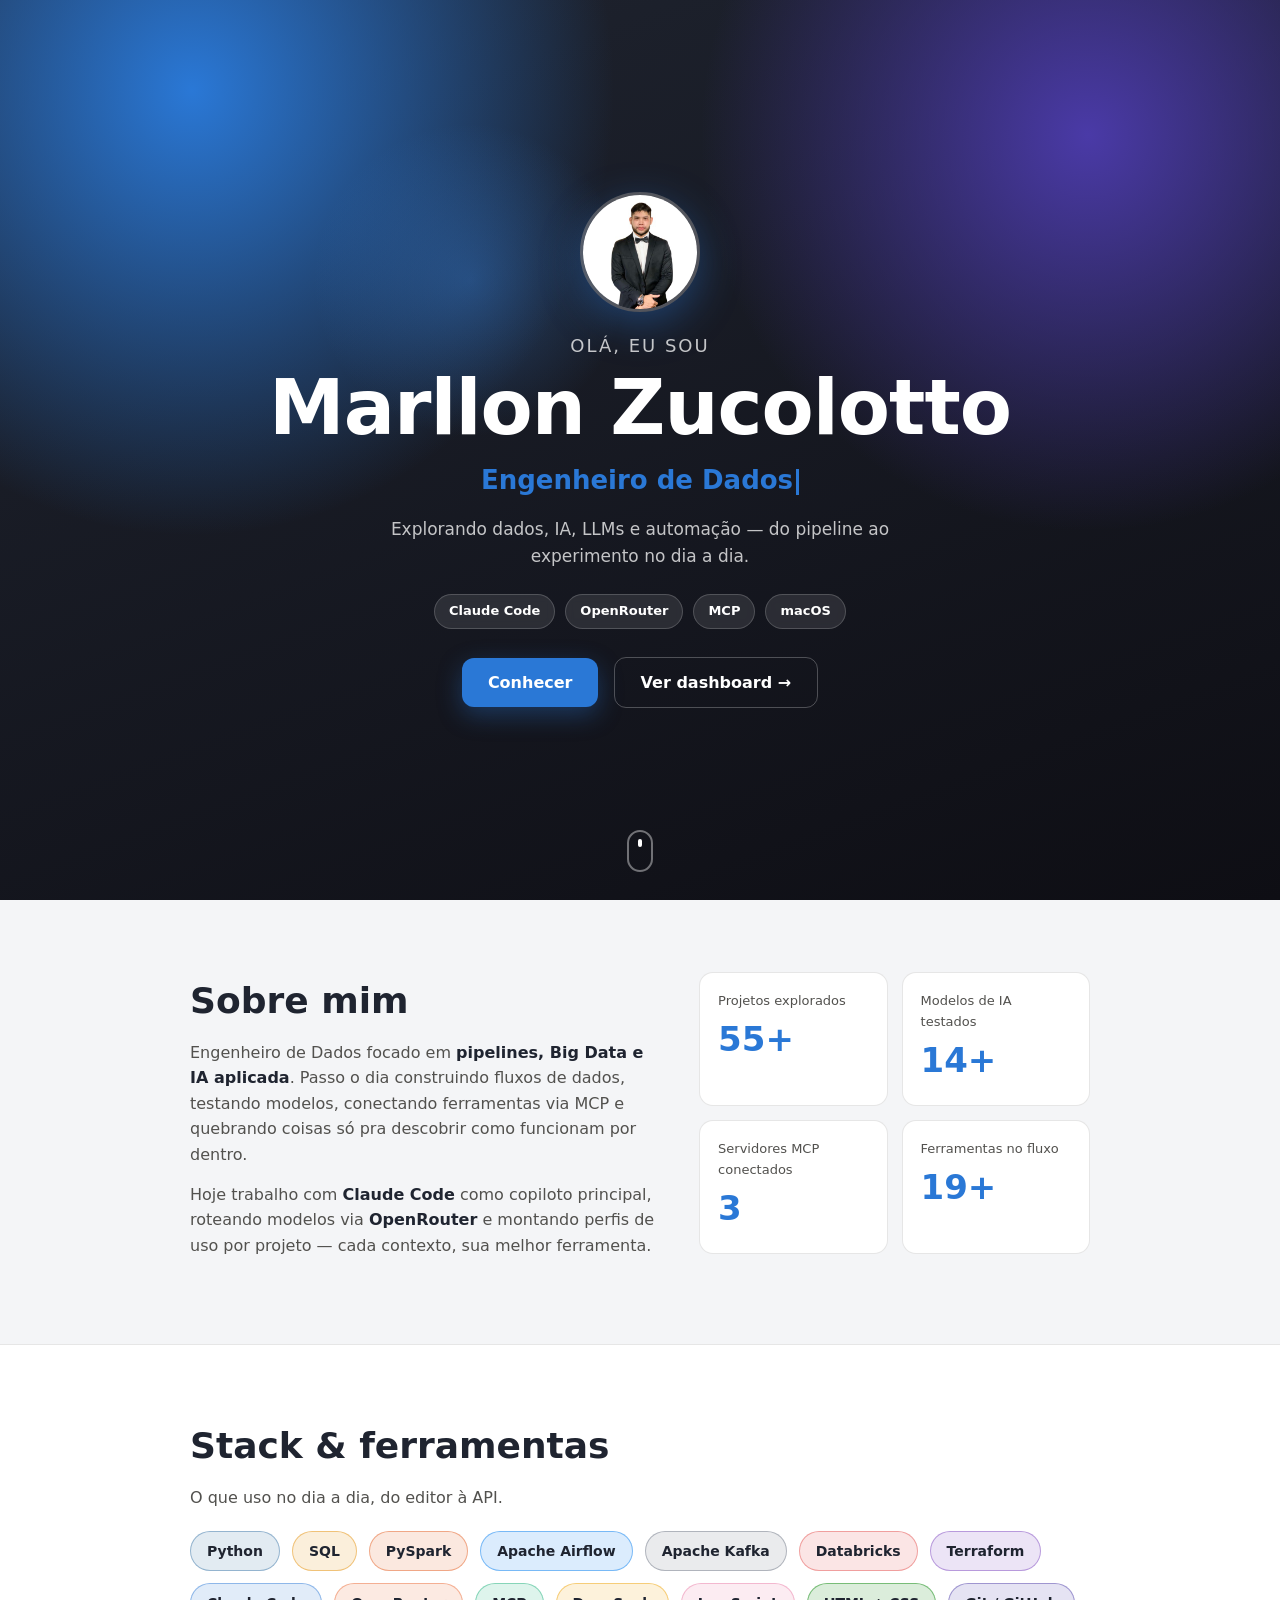
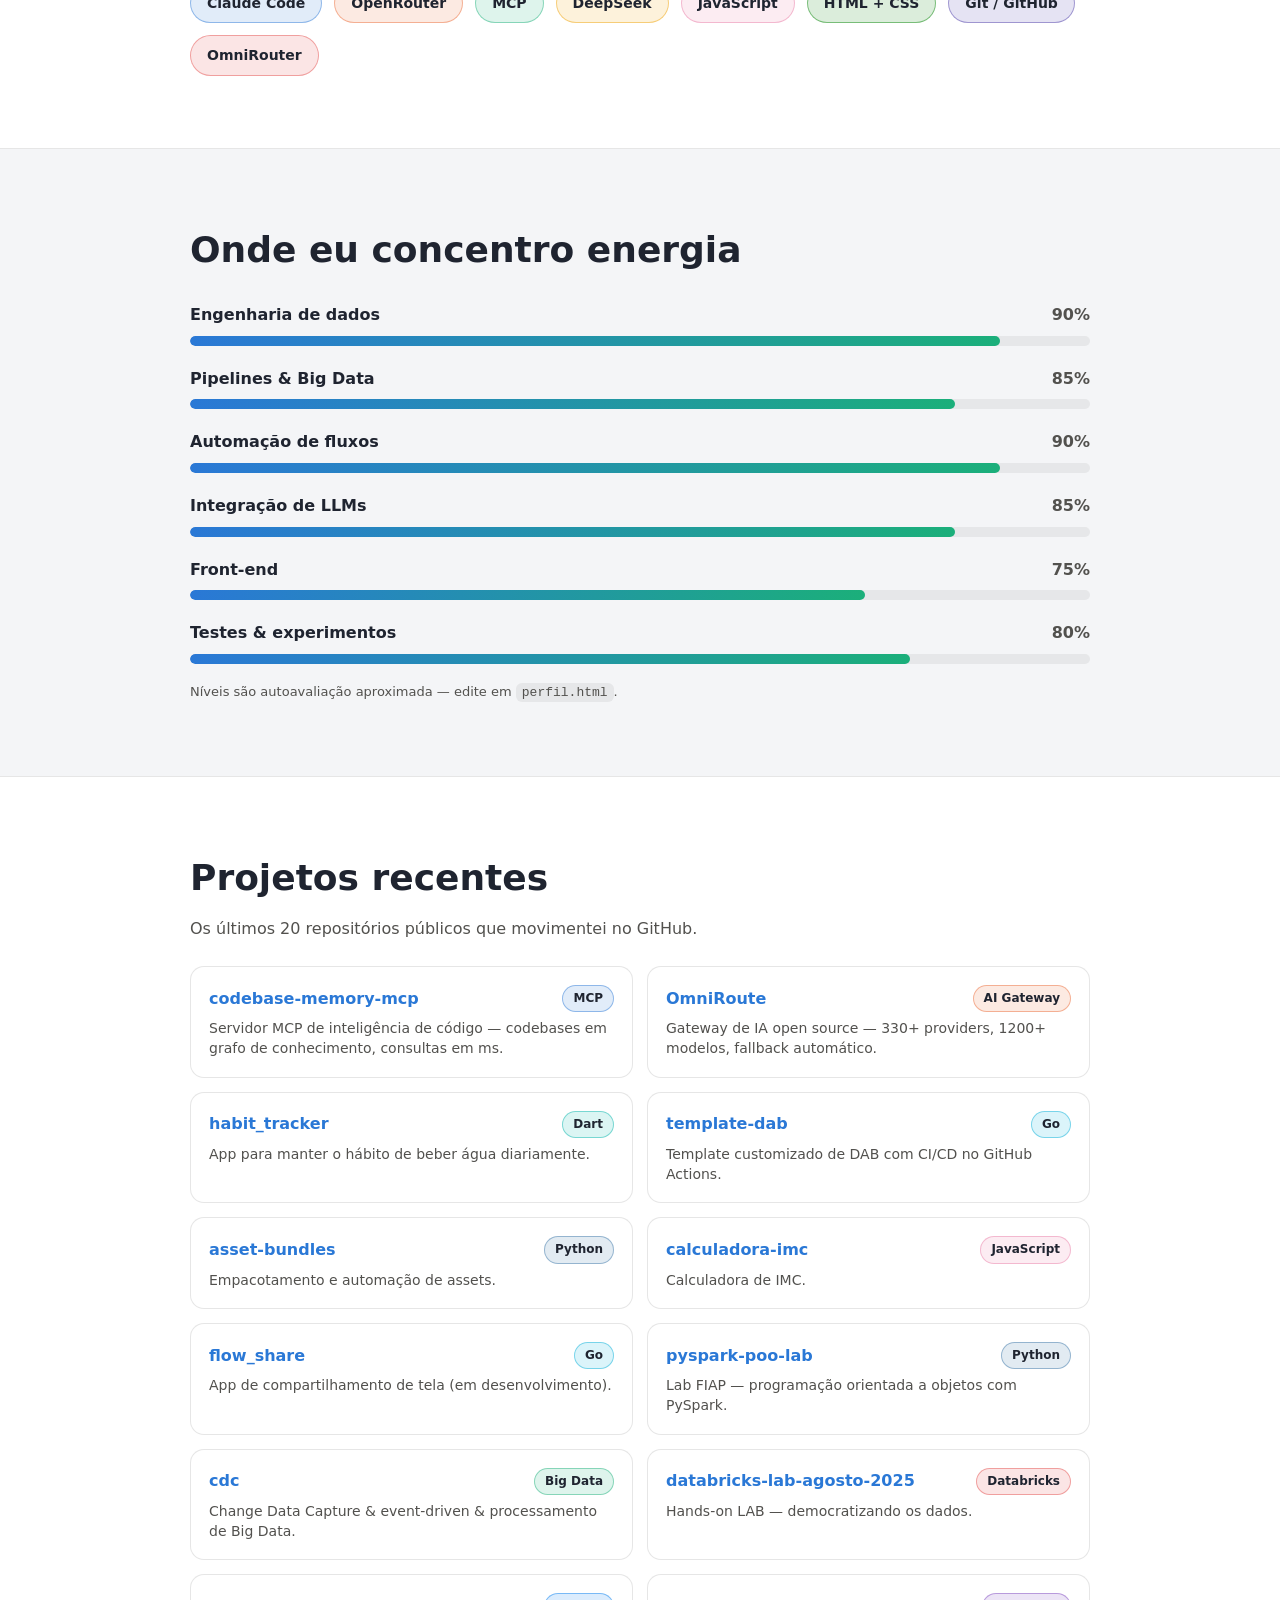
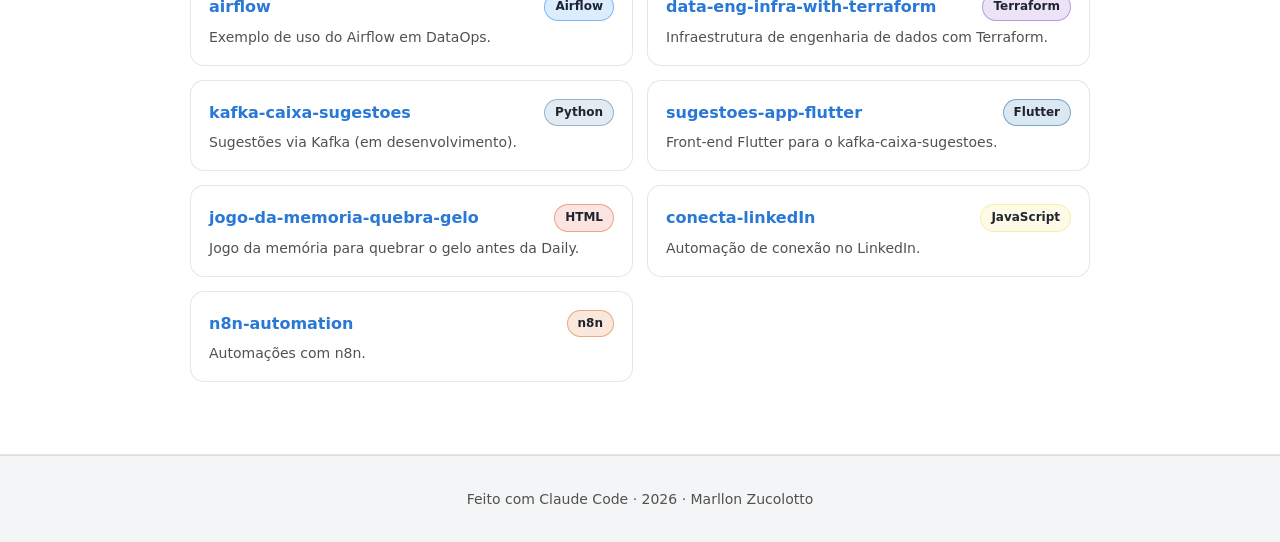
==== perfil.html @ e3f483b5 "Initial commit: portfolio site with updated projects" ====
<!DOCTYPE html>
<html lang="pt-BR">
<head>
  <meta charset="UTF-8">
  <meta name="viewport" content="width=device-width, initial-scale=1.0">
  <title>Marllon Zucolotto — Apresentação</title>
  <link rel="icon" type="image/jpeg" href="assets/perfil.jpeg">
  <link rel="stylesheet" href="perfil.css">
</head>
<body>

  <!-- HERO -->
  <header class="hero" id="hero">
    <div class="hero-glow" id="heroGlow"></div>
    <div class="hero-inner">
      <div class="avatar" aria-hidden="true"><img src="assets/perfil.jpeg" alt="Marllon Zucolotto" class="avatar-img"></div>
      <p class="hero-greeting">Olá, eu sou</p>
      <h1 class="hero-name">Marllon Zucolotto</h1>
      <p class="hero-role"><span class="typing" id="typing"></span><span class="caret" aria-hidden="true"></span></p>
      <p class="hero-tagline">Explorando dados, IA, LLMs e automação — do pipeline ao experimento no dia a dia.</p>
      <div class="hero-badges">
        <span class="badge">Claude Code</span>
        <span class="badge">OpenRouter</span>
        <span class="badge">MCP</span>
        <span class="badge">macOS</span>
      </div>
      <nav class="hero-links">
        <a href="#sobre" class="btn btn-primary">Conhecer</a>
        <a href="index.html" class="btn btn-ghost">Ver dashboard →</a>
      </nav>
    </div>
    <a href="#sobre" class="scroll-hint" aria-label="Rolar para baixo"><span></span></a>
  </header>

  <main>

    <!-- SOBRE + STATS -->
    <section class="section" id="sobre">
      <div class="section-inner reveal">
        <div class="sobre-grid">
          <div>
            <h2 class="section-title">Sobre mim</h2>
            <p class="section-text">
              Engenheiro de Dados focado em <strong>pipelines, Big Data e IA aplicada</strong>.
              Passo o dia construindo fluxos de dados, testando modelos, conectando ferramentas via MCP
              e quebrando coisas só pra descobrir como funcionam por dentro.
            </p>
            <p class="section-text">
              Hoje trabalho com <strong>Claude Code</strong> como copiloto principal, roteando
              modelos via <strong>OpenRouter</strong> e montando perfis de uso por projeto —
              cada contexto, sua melhor ferramenta.
            </p>
          </div>
          <dl class="stats">
            <div class="stat">
              <dt class="stat-label">Projetos explorados</dt>
              <dd class="stat-value" data-count="58" data-suffix="+">0</dd>
            </div>
            <div class="stat">
              <dt class="stat-label">Modelos de IA testados</dt>
              <dd class="stat-value" data-count="15" data-suffix="+">0</dd>
            </div>
            <div class="stat">
              <dt class="stat-label">Servidores MCP conectados</dt>
              <dd class="stat-value" data-count="3">0</dd>
            </div>
            <div class="stat">
              <dt class="stat-label">Ferramentas no fluxo</dt>
              <dd class="stat-value" data-count="20" data-suffix="+">0</dd>
            </div>
          </dl>
        </div>
      </div>
    </section>

    <!-- STACK -->
    <section class="section section-alt" id="stack">
      <div class="section-inner reveal">
        <h2 class="section-title">Stack & ferramentas</h2>
        <p class="section-text">O que uso no dia a dia, do editor à API.</p>
        <ul class="stack-list">
          <li class="chip" style="--c:#3572A5">Python</li>
          <li class="chip" style="--c:#e38c00">SQL</li>
          <li class="chip" style="--c:#e25a1c">PySpark</li>
          <li class="chip" style="--c:#017CEE">Apache Airflow</li>
          <li class="chip" style="--c:#6b7280">Apache Kafka</li>
          <li class="chip" style="--c:#e34948">Databricks</li>
          <li class="chip" style="--c:#7B42BC">Terraform</li>
          <li class="chip" style="--c:#2a78d6">Claude Code</li>
          <li class="chip" style="--c:#eb6834">OpenRouter</li>
          <li class="chip" style="--c:#1baf7a">MCP</li>
          <li class="chip" style="--c:#eda100">DeepSeek</li>
          <li class="chip" style="--c:#e87ba4">JavaScript</li>
          <li class="chip" style="--c:#008300">HTML + CSS</li>
          <li class="chip" style="--c:#4a3aa7">Git / GitHub</li>
          <li class="chip" style="--c:#e34948">OmniRouter</li>
        </ul>
      </div>
    </section>

    <!-- FOCO -->
    <section class="section" id="foco">
      <div class="section-inner reveal">
        <h2 class="section-title">Onde eu concentro energia</h2>
        <div class="skills">
          <div class="skill">
            <div class="skill-head"><span>Engenharia de dados</span><span class="skill-pct">90%</span></div>
            <div class="skill-track"><div class="skill-fill" data-width="90"></div></div>
          </div>
          <div class="skill">
            <div class="skill-head"><span>Pipelines & Big Data</span><span class="skill-pct">85%</span></div>
            <div class="skill-track"><div class="skill-fill" data-width="85"></div></div>
          </div>
          <div class="skill">
            <div class="skill-head"><span>Automação de fluxos</span><span class="skill-pct">90%</span></div>
            <div class="skill-track"><div class="skill-fill" data-width="90"></div></div>
          </div>
          <div class="skill">
            <div class="skill-head"><span>Integração de LLMs</span><span class="skill-pct">85%</span></div>
            <div class="skill-track"><div class="skill-fill" data-width="85"></div></div>
          </div>
          <div class="skill">
            <div class="skill-head"><span>Front-end</span><span class="skill-pct">75%</span></div>
            <div class="skill-track"><div class="skill-fill" data-width="75"></div></div>
          </div>
          <div class="skill">
            <div class="skill-head"><span>Testes & experimentos</span><span class="skill-pct">80%</span></div>
            <div class="skill-track"><div class="skill-fill" data-width="80"></div></div>
          </div>
        </div>
        <p class="section-note">Níveis são autoavaliação aproximada — edite em <code>perfil.html</code>.</p>
      </div>
    </section>

    <!-- PROJETOS -->
    <section class="section section-alt" id="projetos">
      <div class="section-inner reveal">
        <h2 class="section-title">Projetos recentes</h2>
        <p class="section-text">Os últimos 20 repositórios públicos que movimentei no GitHub.</p>
        <div class="repos">
          <a class="repo" href="https://github.com/marllonDev/codebase-memory-mcp" target="_blank" rel="noopener">
            <div class="repo-head"><span class="repo-name">codebase-memory-mcp</span><span class="repo-lang" style="--c:#2a78d6">MCP</span></div>
            <p class="repo-desc">Servidor MCP de inteligência de código — codebases em grafo de conhecimento, consultas em ms.</p>
          </a>
          <a class="repo" href="https://github.com/marllonDev/OmniRoute" target="_blank" rel="noopener">
            <div class="repo-head"><span class="repo-name">OmniRoute</span><span class="repo-lang" style="--c:#eb6834">AI Gateway</span></div>
            <p class="repo-desc">Gateway de IA open source — 330+ providers, 1200+ modelos, fallback automático.</p>
          </a>
          <a class="repo" href="https://github.com/marllonDev/habit_tracker" target="_blank" rel="noopener">
            <div class="repo-head"><span class="repo-name">habit_tracker</span><span class="repo-lang" style="--c:#00B4AB">Dart</span></div>
            <p class="repo-desc">App para manter o hábito de beber água diariamente.</p>
          </a>
          <a class="repo" href="https://github.com/marllonDev/template-dab" target="_blank" rel="noopener">
            <div class="repo-head"><span class="repo-name">template-dab</span><span class="repo-lang" style="--c:#00ADD8">Go</span></div>
            <p class="repo-desc">Template customizado de DAB com CI/CD no GitHub Actions.</p>
          </a>
          <a class="repo" href="https://github.com/marllonDev/asset-bundles" target="_blank" rel="noopener">
            <div class="repo-head"><span class="repo-name">asset-bundles</span><span class="repo-lang" style="--c:#3572A5">Python</span></div>
            <p class="repo-desc">Empacotamento e automação de assets.</p>
          </a>
          <a class="repo" href="https://github.com/marllonDev/calculadora-imc" target="_blank" rel="noopener">
            <div class="repo-head"><span class="repo-name">calculadora-imc</span><span class="repo-lang" style="--c:#e87ba4">JavaScript</span></div>
            <p class="repo-desc">Calculadora de IMC.</p>
          </a>
          <a class="repo" href="https://github.com/marllonDev/flow_share" target="_blank" rel="noopener">
            <div class="repo-head"><span class="repo-name">flow_share</span><span class="repo-lang" style="--c:#00ADD8">Go</span></div>
            <p class="repo-desc">App de compartilhamento de tela (em desenvolvimento).</p>
          </a>
          <a class="repo" href="https://github.com/marllonDev/pyspark-poo-lab" target="_blank" rel="noopener">
            <div class="repo-head"><span class="repo-name">pyspark-poo-lab</span><span class="repo-lang" style="--c:#3572A5">Python</span></div>
            <p class="repo-desc">Lab FIAP — programação orientada a objetos com PySpark.</p>
          </a>
          <a class="repo" href="https://github.com/marllonDev/cdc" target="_blank" rel="noopener">
            <div class="repo-head"><span class="repo-name">cdc</span><span class="repo-lang" style="--c:#1baf7a">Big Data</span></div>
            <p class="repo-desc">Change Data Capture & event-driven & processamento de Big Data.</p>
          </a>
          <a class="repo" href="https://github.com/marllonDev/databricks-lab-agosto-2025" target="_blank" rel="noopener">
            <div class="repo-head"><span class="repo-name">databricks-lab-agosto-2025</span><span class="repo-lang" style="--c:#e34948">Databricks</span></div>
            <p class="repo-desc">Hands-on LAB — democratizando os dados.</p>
          </a>
          <a class="repo" href="https://github.com/marllonDev/airflow" target="_blank" rel="noopener">
            <div class="repo-head"><span class="repo-name">airflow</span><span class="repo-lang" style="--c:#017CEE">Airflow</span></div>
            <p class="repo-desc">Exemplo de uso do Airflow em DataOps.</p>
          </a>
          <a class="repo" href="https://github.com/marllonDev/data-eng-infra-with-terraform" target="_blank" rel="noopener">
            <div class="repo-head"><span class="repo-name">data-eng-infra-with-terraform</span><span class="repo-lang" style="--c:#7B42BC">Terraform</span></div>
            <p class="repo-desc">Infraestrutura de engenharia de dados com Terraform.</p>
          </a>
          <a class="repo" href="https://github.com/marllonDev/kafka-caixa-sugestoes" target="_blank" rel="noopener">
            <div class="repo-head"><span class="repo-name">kafka-caixa-sugestoes</span><span class="repo-lang" style="--c:#3572A5">Python</span></div>
            <p class="repo-desc">Sugestões via Kafka (em desenvolvimento).</p>
          </a>
          <a class="repo" href="https://github.com/marllonDev/sugestoes-app-flutter" target="_blank" rel="noopener">
            <div class="repo-head"><span class="repo-name">sugestoes-app-flutter</span><span class="repo-lang" style="--c:#02569B">Flutter</span></div>
            <p class="repo-desc">Front-end Flutter para o kafka-caixa-sugestoes.</p>
          </a>
          <a class="repo" href="https://github.com/marllonDev/jogo-da-memoria-quebra-gelo" target="_blank" rel="noopener">
            <div class="repo-head"><span class="repo-name">jogo-da-memoria-quebra-gelo</span><span class="repo-lang" style="--c:#e34c26">HTML</span></div>
            <p class="repo-desc">Jogo da memória para quebrar o gelo antes da Daily.</p>
          </a>
          <a class="repo" href="https://github.com/marllonDev/conecta-linkedIn" target="_blank" rel="noopener">
            <div class="repo-head"><span class="repo-name">conecta-linkedIn</span><span class="repo-lang" style="--c:#f1e05a">JavaScript</span></div>
            <p class="repo-desc">Automação de conexão no LinkedIn.</p>
          </a>
          <a class="repo" href="https://github.com/marllonDev/n8n-automation" target="_blank" rel="noopener">
            <div class="repo-head"><span class="repo-name">n8n-automation</span><span class="repo-lang" style="--c:#DA5B0B">n8n</span></div>
            <p class="repo-desc">Automações com n8n.</p>
          </a>
        </div>
      </div>
    </section>

  </main>

  <footer class="footer">
    <p>Feito com Claude Code · <span id="ano"></span> · Marllon Zucolotto</p>
  </footer>

  <script src="perfil.js"></script>
</body>
</html>
---- perfil.css ----
/* ---------- Tokens (paleta validada) ---------- */
:root {
  color-scheme: light;
  --bg: #f4f5f7;
  --surface: #ffffff;
  --text: #1f2430;
  --text-2: #52514e;
  --line: rgba(11, 11, 11, 0.10);
  --accent: #2a78d6;
  --accent-2: #eb6834;
  --fill-start: #2a78d6;
  --fill-end: #1baf7a;
  --chip-bg: rgba(42, 120, 214, 0.10);
  --hero-bg-1: #2a78d6;
  --hero-bg-2: #4a3aa7;
  --hero-bg-3: #1f2430;
  --hero-text: #ffffff;
  --hero-text-2: rgba(255, 255, 255, 0.75);
  --card: #ffffff;
  --code-bg: rgba(11, 11, 11, 0.06);
}

@media (prefers-color-scheme: dark) {
  :root:not([data-theme="light"]) {
    color-scheme: dark;
    --bg: #161615;
    --surface: #1a1a19;
    --text: #ffffff;
    --text-2: #c3c2b7;
    --line: rgba(255, 255, 255, 0.12);
    --accent: #3987e5;
    --accent-2: #d95926;
    --fill-start: #3987e5;
    --fill-end: #199e70;
    --chip-bg: rgba(57, 135, 229, 0.16);
    --card: #1a1a19;
    --code-bg: rgba(255, 255, 255, 0.08);
  }
}

:root[data-theme="dark"] {
  color-scheme: dark;
  --bg: #161615;
  --surface: #1a1a19;
  --text: #ffffff;
  --text-2: #c3c2b7;
  --line: rgba(255, 255, 255, 0.12);
  --accent: #3987e5;
  --accent-2: #d95926;
  --fill-start: #3987e5;
  --fill-end: #199e70;
  --chip-bg: rgba(57, 135, 229, 0.16);
  --card: #1a1a19;
  --code-bg: rgba(255, 255, 255, 0.08);
}

/* ---------- Base ---------- */
* { margin: 0; padding: 0; box-sizing: border-box; }

html { scroll-behavior: smooth; }

body {
  font-family: system-ui, -apple-system, "Segoe UI", sans-serif;
  background: var(--bg);
  color: var(--text);
  line-height: 1.6;
}

/* ---------- Hero ---------- */
.hero {
  position: relative;
  min-height: 100vh;
  display: grid;
  place-items: center;
  text-align: center;
  overflow: hidden;
  background:
    radial-gradient(60% 90% at 15% 10%, var(--hero-bg-1) 0%, transparent 55%),
    radial-gradient(55% 80% at 85% 15%, var(--hero-bg-2) 0%, transparent 55%),
    linear-gradient(160deg, var(--hero-bg-3), #0e0e14);
  color: var(--hero-text);
}

.hero-glow {
  position: absolute;
  width: 340px;
  height: 340px;
  border-radius: 50%;
  background: radial-gradient(circle, rgba(57, 135, 229, 0.35), transparent 65%);
  pointer-events: none;
  transform: translate(-50%, -50%);
  transition: opacity 0.3s;
}

.hero-inner { position: relative; padding: 0 24px; }

.avatar {
  width: 120px;
  height: 120px;
  margin: 0 auto 20px;
  border-radius: 50%;
  overflow: hidden;
  box-shadow: 0 12px 40px rgba(42, 120, 214, 0.40);
  border: 3px solid rgba(255, 255, 255, 0.25);
  animation: float 5s ease-in-out infinite;
}

.avatar-img {
  width: 100%;
  height: 100%;
  object-fit: cover;
  object-position: top center;
  display: block;
}

@keyframes float {
  0%, 100% { transform: translateY(0); }
  50% { transform: translateY(-10px); }
}

.hero-greeting {
  color: var(--hero-text-2);
  font-size: 18px;
  letter-spacing: 2px;
  text-transform: uppercase;
}

.hero-name {
  font-size: clamp(40px, 8vw, 76px);
  font-weight: 800;
  letter-spacing: -1px;
  line-height: 1.1;
  margin: 6px 0 10px;
}

.hero-role { font-size: clamp(18px, 3vw, 26px); color: var(--accent); font-weight: 600; min-height: 1.6em; }

.caret {
  display: inline-block;
  width: 3px;
  height: 1em;
  background: var(--accent);
  vertical-align: text-bottom;
  margin-left: 3px;
  animation: blink 1s step-end infinite;
}

@keyframes blink { 50% { opacity: 0; } }

.hero-tagline { max-width: 560px; margin: 14px auto 24px; color: var(--hero-text-2); font-size: 17px; }

.hero-badges { display: flex; flex-wrap: wrap; gap: 10px; justify-content: center; margin-bottom: 28px; }

.badge {
  padding: 6px 14px;
  border-radius: 999px;
  font-size: 13px;
  font-weight: 600;
  color: var(--hero-text);
  background: rgba(255, 255, 255, 0.10);
  border: 1px solid rgba(255, 255, 255, 0.18);
  backdrop-filter: blur(4px);
  transition: transform 0.2s, background 0.2s;
}

.badge:hover { transform: translateY(-2px); background: rgba(255, 255, 255, 0.18); }

.btn {
  display: inline-block;
  padding: 12px 26px;
  border-radius: 12px;
  font-weight: 600;
  text-decoration: none;
  transition: transform 0.2s, box-shadow 0.2s, background 0.2s;
}

.btn:hover { transform: translateY(-2px); }

.btn-primary {
  background: var(--accent);
  color: #fff;
  box-shadow: 0 8px 24px rgba(42, 120, 214, 0.35);
}

.btn-primary:hover { background: #1f6bc2; }

.btn-ghost {
  color: var(--hero-text);
  border: 1px solid rgba(255, 255, 255, 0.25);
  margin-left: 10px;
}

.btn-ghost:hover { background: rgba(255, 255, 255, 0.10); }

.scroll-hint {
  position: absolute;
  bottom: 28px;
  left: 50%;
  width: 26px;
  height: 42px;
  border: 2px solid rgba(255, 255, 255, 0.4);
  border-radius: 999px;
  transform: translateX(-50%);
}

.scroll-hint span {
  position: absolute;
  top: 7px;
  left: 50%;
  width: 4px;
  height: 8px;
  margin-left: -2px;
  border-radius: 2px;
  background: #fff;
  animation: wheel 1.6s ease-in-out infinite;
}

@keyframes wheel { 0% { opacity: 1; top: 7px; } 100% { opacity: 0; top: 24px; } }

/* ---------- Seções ---------- */
.section { padding: 72px 24px; }

.section-alt { background: var(--surface); border-top: 1px solid var(--line); border-bottom: 1px solid var(--line); }

.section-inner { max-width: 900px; margin: 0 auto; }

.section-title { font-size: clamp(26px, 4vw, 36px); font-weight: 800; margin-bottom: 10px; }

.section-text { color: var(--text-2); margin-bottom: 14px; max-width: 620px; }

.section-text strong { color: var(--text); }

.section-note { margin-top: 18px; font-size: 13px; color: var(--text-2); }

.section-note code { background: var(--code-bg); padding: 2px 6px; border-radius: 6px; }

/* Reveal on scroll */
.reveal { opacity: 0; transform: translateY(24px); transition: opacity 0.6s ease, transform 0.6s ease; }

.reveal.visible { opacity: 1; transform: none; }

/* ---------- Sobre + stats ---------- */
.sobre-grid { display: grid; grid-template-columns: 1.2fr 1fr; gap: 40px; align-items: start; }

@media (max-width: 760px) { .sobre-grid { grid-template-columns: 1fr; } }

.stats { display: grid; grid-template-columns: 1fr 1fr; gap: 14px; }

.stat {
  background: var(--card);
  border: 1px solid var(--line);
  border-radius: 14px;
  padding: 18px;
  transition: transform 0.2s, border-color 0.2s;
}

.stat:hover { transform: translateY(-3px); border-color: var(--accent); }

.stat-label { font-size: 13px; color: var(--text-2); }

.stat-value {
  font-size: 34px;
  font-weight: 800;
  color: var(--accent);
  font-variant-numeric: tabular-nums;
}

/* ---------- Stack ---------- */
.stack-list { list-style: none; display: flex; flex-wrap: wrap; gap: 12px; margin-top: 20px; }

.chip {
  --c: var(--accent);
  padding: 8px 16px;
  border-radius: 999px;
  font-size: 14px;
  font-weight: 600;
  color: var(--text);
  background: color-mix(in srgb, var(--c) 14%, transparent);
  border: 1px solid color-mix(in srgb, var(--c) 45%, transparent);
  cursor: default;
  transition: transform 0.2s, box-shadow 0.2s;
}

.chip:hover { transform: translateY(-3px); box-shadow: 0 8px 20px color-mix(in srgb, var(--c) 25%, transparent); }

/* ---------- Projetos ---------- */
.repos { display: grid; grid-template-columns: 1fr 1fr; gap: 14px; margin-top: 24px; }

@media (max-width: 760px) { .repos { grid-template-columns: 1fr; } }

.repo {
  display: block;
  background: var(--card);
  border: 1px solid var(--line);
  border-radius: 14px;
  padding: 18px;
  text-decoration: none;
  color: var(--text);
  transition: transform 0.2s, border-color 0.2s;
}

.repo:hover { transform: translateY(-3px); border-color: var(--accent); }

.repo-head { display: flex; justify-content: space-between; align-items: center; gap: 10px; margin-bottom: 6px; }

.repo-name { font-weight: 700; color: var(--accent); }

.repo-lang {
  font-size: 12px;
  font-weight: 600;
  padding: 3px 10px;
  border-radius: 999px;
  color: var(--text);
  white-space: nowrap;
  background: color-mix(in srgb, var(--c, var(--accent)) 14%, transparent);
  border: 1px solid color-mix(in srgb, var(--c, var(--accent)) 45%, transparent);
}

.repo-desc { font-size: 14px; color: var(--text-2); line-height: 1.45; }

/* ---------- Skills ---------- */
.skills { margin-top: 24px; display: grid; gap: 20px; }

.skill-head { display: flex; justify-content: space-between; font-weight: 600; margin-bottom: 8px; }

.skill-pct { color: var(--text-2); font-variant-numeric: tabular-nums; }

.skill-track {
  height: 10px;
  border-radius: 999px;
  background: var(--code-bg);
  overflow: hidden;
}

.skill-fill {
  height: 100%;
  width: 0;
  border-radius: 999px;
  background: linear-gradient(90deg, var(--fill-start), var(--fill-end));
  transition: width 1.1s cubic-bezier(0.22, 1, 0.36, 1);
}

/* ---------- Footer ---------- */
.footer {
  padding: 32px 24px;
  text-align: center;
  color: var(--text-2);
  font-size: 14px;
  border-top: 1px solid var(--line);
}

/* ---------- Reduced motion ---------- */
@media (prefers-reduced-motion: reduce) {
  * { animation: none !important; transition: none !important; }
  .reveal { opacity: 1; transform: none; }
}
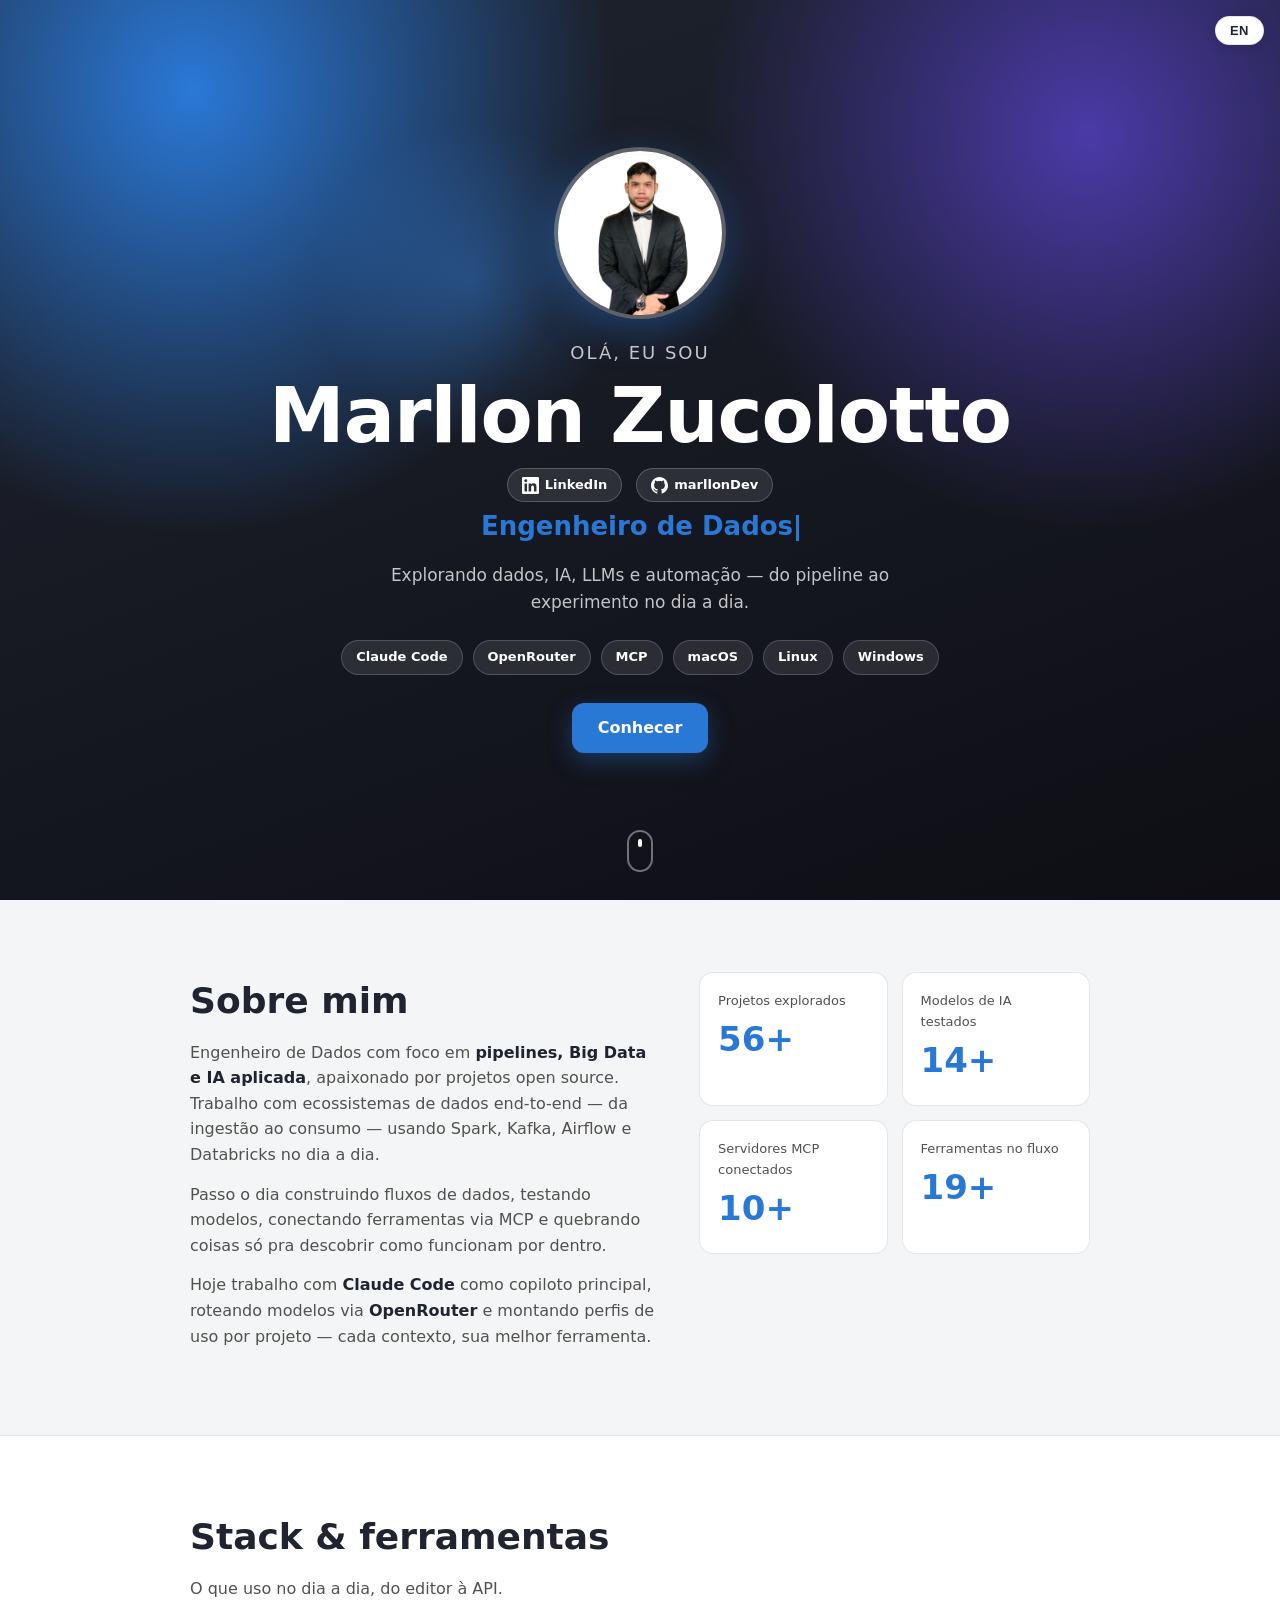
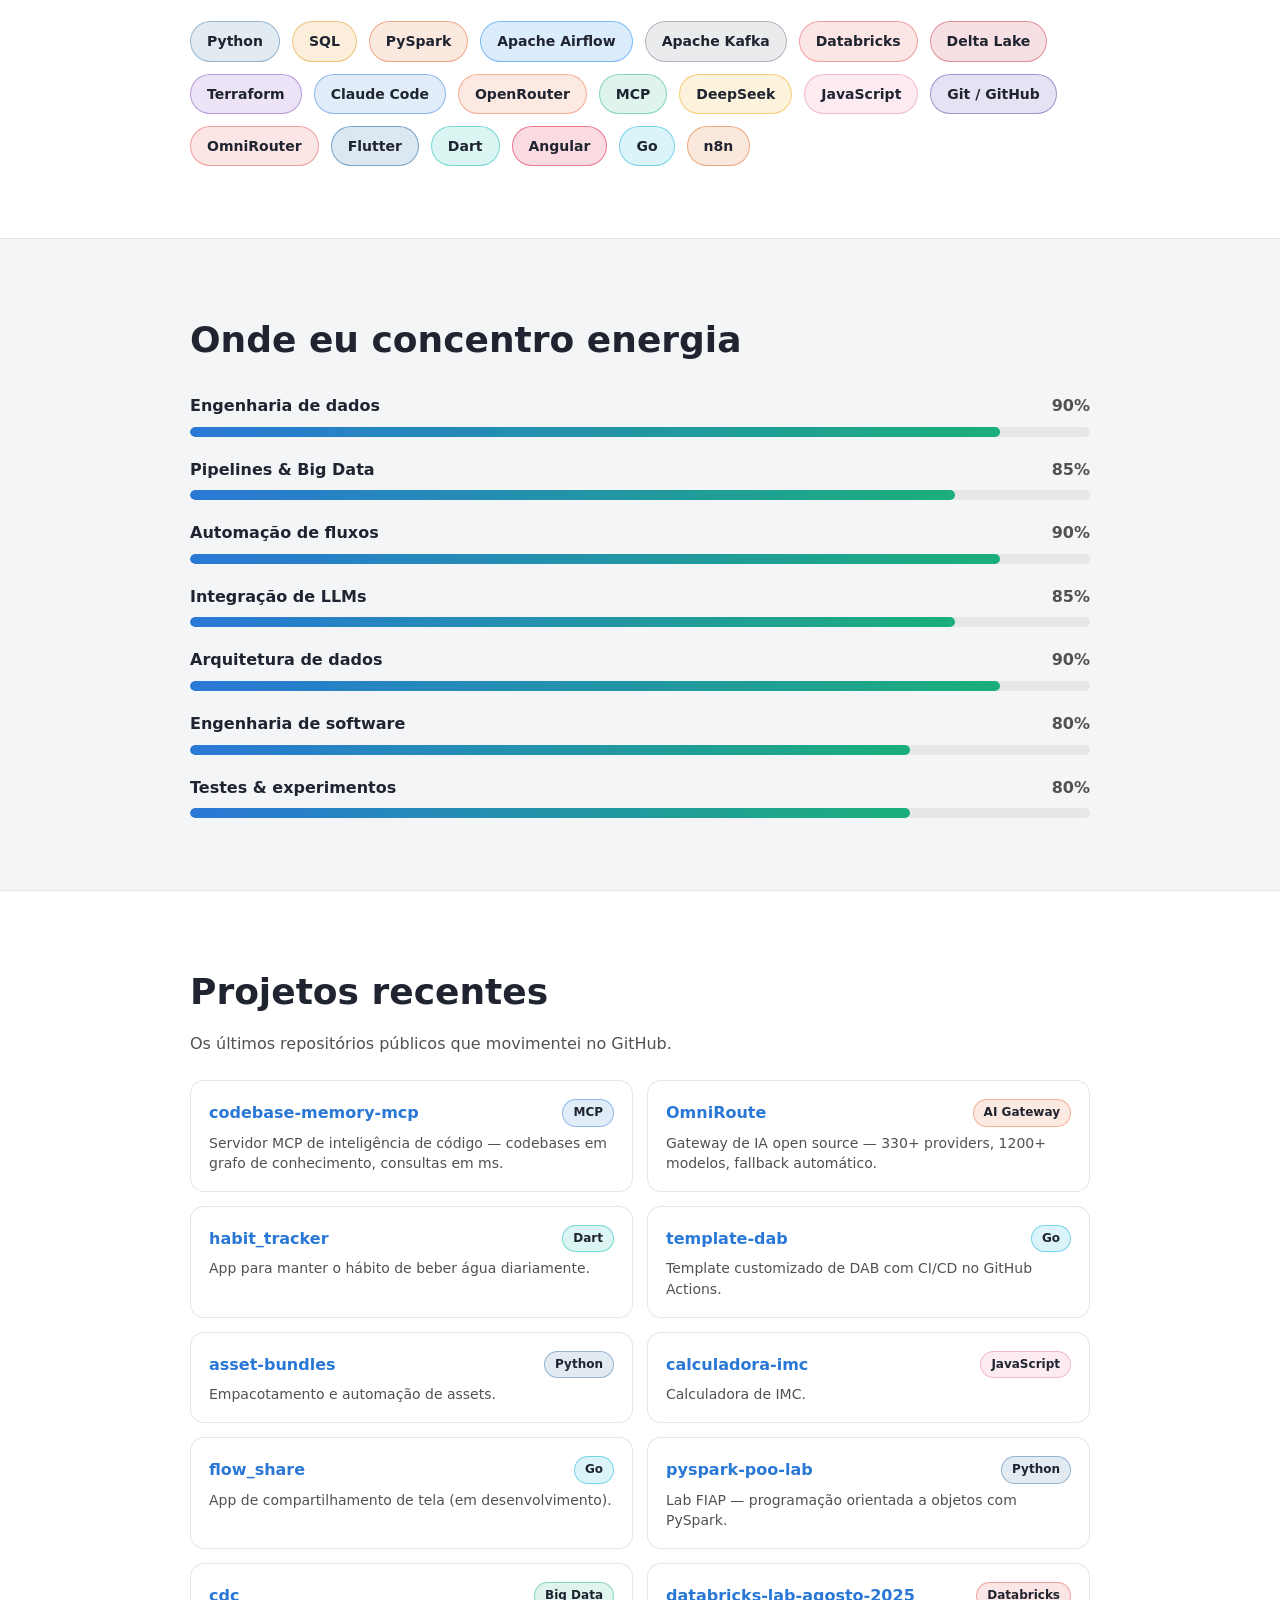
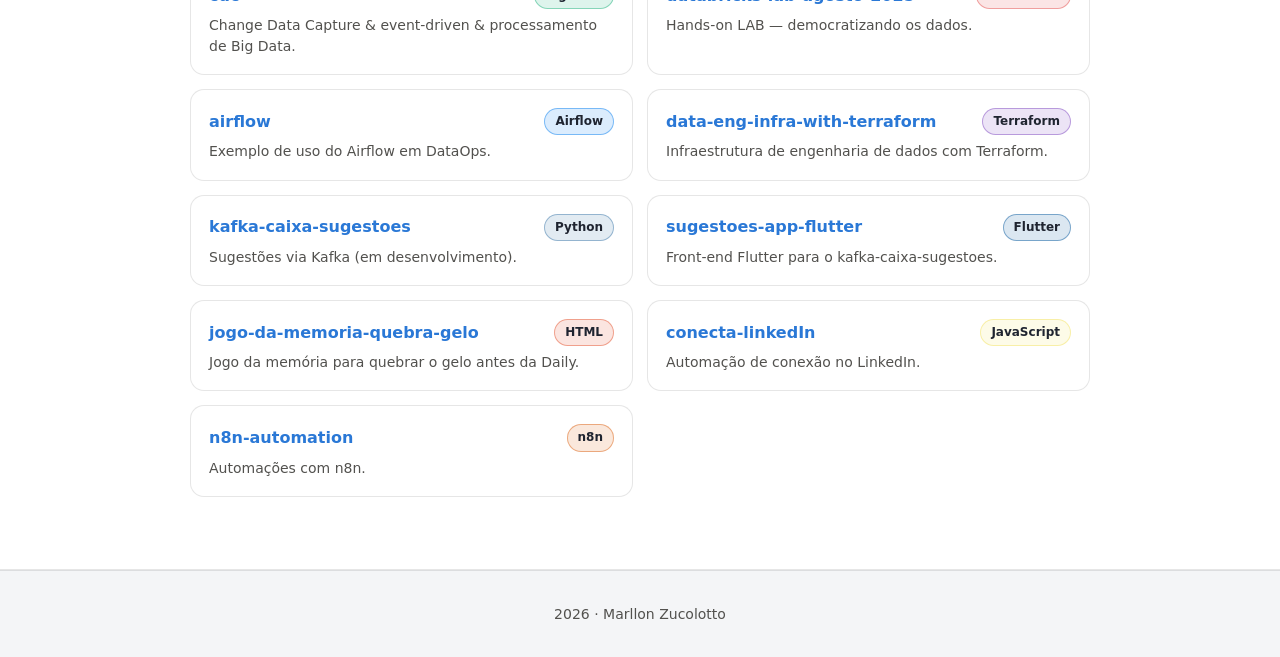
==== commit 652c6d2d: "feat: bigger avatar, social links, i18n PT/EN, updated roles, stack and skills" ====
--- a/perfil.html
+++ b/perfil.html
@@ -3,30 +3,44 @@
 <head>
   <meta charset="UTF-8">
   <meta name="viewport" content="width=device-width, initial-scale=1.0">
-  <title>Marllon Zucolotto — Apresentação</title>
+  <title>Marllon Zucolotto</title>
   <link rel="icon" type="image/jpeg" href="assets/perfil.jpeg">
   <link rel="stylesheet" href="perfil.css">
 </head>
 <body>
+
+  <!-- Language Toggle -->
+  <button class="lang-toggle" id="langToggle" aria-label="Mudar idioma / Switch language">EN</button>
 
   <!-- HERO -->
   <header class="hero" id="hero">
     <div class="hero-glow" id="heroGlow"></div>
     <div class="hero-inner">
       <div class="avatar" aria-hidden="true"><img src="assets/perfil.jpeg" alt="Marllon Zucolotto" class="avatar-img"></div>
-      <p class="hero-greeting">Olá, eu sou</p>
+      <p class="hero-greeting" data-i18n="hero-greeting">Olá, eu sou</p>
       <h1 class="hero-name">Marllon Zucolotto</h1>
+      <div class="hero-social">
+        <a href="https://www.linkedin.com/in/marllonzuc/" target="_blank" rel="noopener" class="social-link" aria-label="LinkedIn">
+          <svg xmlns="http://www.w3.org/2000/svg" width="17" height="17" viewBox="0 0 24 24" fill="currentColor" aria-hidden="true"><path d="M20.447 20.452h-3.554v-5.569c0-1.328-.027-3.037-1.852-3.037-1.853 0-2.136 1.445-2.136 2.939v5.667H9.351V9h3.414v1.561h.046c.477-.9 1.637-1.85 3.37-1.85 3.601 0 4.267 2.37 4.267 5.455v6.286zM5.337 7.433c-1.144 0-2.063-.926-2.063-2.065 0-1.138.92-2.063 2.063-2.063 1.14 0 2.064.925 2.064 2.063 0 1.139-.925 2.065-2.064 2.065zm1.782 13.019H3.555V9h3.564v11.452zM22.225 0H1.771C.792 0 0 .774 0 1.729v20.542C0 23.227.792 24 1.771 24h20.451C23.2 24 24 23.227 24 22.271V1.729C24 .774 23.2 0 22.222 0h.003z"/></svg>
+          LinkedIn
+        </a>
+        <a href="https://github.com/marllonDev" target="_blank" rel="noopener" class="social-link" aria-label="GitHub">
+          <svg xmlns="http://www.w3.org/2000/svg" width="17" height="17" viewBox="0 0 24 24" fill="currentColor" aria-hidden="true"><path d="M12 0c-6.626 0-12 5.373-12 12 0 5.302 3.438 9.8 8.207 11.387.599.111.793-.261.793-.577v-2.234c-3.338.726-4.033-1.416-4.033-1.416-.546-1.387-1.333-1.756-1.333-1.756-1.089-.745.083-.729.083-.729 1.205.084 1.839 1.237 1.839 1.237 1.07 1.834 2.807 1.304 3.492.997.107-.775.418-1.305.762-1.604-2.665-.305-5.467-1.334-5.467-5.931 0-1.311.469-2.381 1.236-3.221-.124-.303-.535-1.524.117-3.176 0 0 1.008-.322 3.301 1.23.957-.266 1.983-.399 3.003-.404 1.02.005 2.047.138 3.006.404 2.291-1.552 3.297-1.23 3.297-1.23.653 1.653.242 2.874.118 3.176.77.84 1.235 1.911 1.235 3.221 0 4.609-2.807 5.624-5.479 5.921.43.372.823 1.102.823 2.222v3.293c0 .319.192.694.801.576 4.765-1.589 8.199-6.086 8.199-11.386 0-6.627-5.373-12-12-12z"/></svg>
+          marllonDev
+        </a>
+      </div>
       <p class="hero-role"><span class="typing" id="typing"></span><span class="caret" aria-hidden="true"></span></p>
-      <p class="hero-tagline">Explorando dados, IA, LLMs e automação — do pipeline ao experimento no dia a dia.</p>
+      <p class="hero-tagline" data-i18n="hero-tagline">Explorando dados, IA, LLMs e automação — do pipeline ao experimento no dia a dia.</p>
       <div class="hero-badges">
         <span class="badge">Claude Code</span>
         <span class="badge">OpenRouter</span>
         <span class="badge">MCP</span>
         <span class="badge">macOS</span>
+        <span class="badge">Linux</span>
+        <span class="badge">Windows</span>
       </div>
       <nav class="hero-links">
-        <a href="#sobre" class="btn btn-primary">Conhecer</a>
-        <a href="index.html" class="btn btn-ghost">Ver dashboard →</a>
+        <a href="#sobre" class="btn btn-primary" data-i18n="btn-conhecer">Conhecer</a>
       </nav>
     </div>
     <a href="#sobre" class="scroll-hint" aria-label="Rolar para baixo"><span></span></a>
@@ -39,33 +53,32 @@
       <div class="section-inner reveal">
         <div class="sobre-grid">
           <div>
-            <h2 class="section-title">Sobre mim</h2>
-            <p class="section-text">
-              Engenheiro de Dados focado em <strong>pipelines, Big Data e IA aplicada</strong>.
-              Passo o dia construindo fluxos de dados, testando modelos, conectando ferramentas via MCP
-              e quebrando coisas só pra descobrir como funcionam por dentro.
+            <h2 class="section-title" data-i18n="sobre-title">Sobre mim</h2>
+            <p class="section-text" data-i18n-html="sobre-text-1">
+              Engenheiro de Dados com foco em <strong>pipelines, Big Data e IA aplicada</strong>, apaixonado por projetos open source. Trabalho com ecossistemas de dados end-to-end — da ingestão ao consumo — usando Spark, Kafka, Airflow e Databricks no dia a dia.
             </p>
-            <p class="section-text">
-              Hoje trabalho com <strong>Claude Code</strong> como copiloto principal, roteando
-              modelos via <strong>OpenRouter</strong> e montando perfis de uso por projeto —
-              cada contexto, sua melhor ferramenta.
+            <p class="section-text" data-i18n-html="sobre-text-2">
+              Passo o dia construindo fluxos de dados, testando modelos, conectando ferramentas via MCP e quebrando coisas só pra descobrir como funcionam por dentro.
             </p>
+            <p class="section-text" data-i18n-html="sobre-text-3">
+              Hoje trabalho com <strong>Claude Code</strong> como copiloto principal, roteando modelos via <strong>OpenRouter</strong> e montando perfis de uso por projeto — cada contexto, sua melhor ferramenta.
+            </p>
           </div>
           <dl class="stats">
             <div class="stat">
-              <dt class="stat-label">Projetos explorados</dt>
+              <dt class="stat-label" data-i18n="stat-projetos">Projetos explorados</dt>
               <dd class="stat-value" data-count="58" data-suffix="+">0</dd>
             </div>
             <div class="stat">
-              <dt class="stat-label">Modelos de IA testados</dt>
+              <dt class="stat-label" data-i18n="stat-modelos">Modelos de IA testados</dt>
               <dd class="stat-value" data-count="15" data-suffix="+">0</dd>
             </div>
             <div class="stat">
-              <dt class="stat-label">Servidores MCP conectados</dt>
-              <dd class="stat-value" data-count="3">0</dd>
-            </div>
-            <div class="stat">
-              <dt class="stat-label">Ferramentas no fluxo</dt>
+              <dt class="stat-label" data-i18n="stat-mcp">Servidores MCP conectados</dt>
+              <dd class="stat-value" data-count="10" data-suffix="+">0</dd>
+            </div>
+            <div class="stat">
+              <dt class="stat-label" data-i18n="stat-ferramentas">Ferramentas no fluxo</dt>
               <dd class="stat-value" data-count="20" data-suffix="+">0</dd>
             </div>
           </dl>
@@ -76,8 +89,8 @@
     <!-- STACK -->
     <section class="section section-alt" id="stack">
       <div class="section-inner reveal">
-        <h2 class="section-title">Stack & ferramentas</h2>
-        <p class="section-text">O que uso no dia a dia, do editor à API.</p>
+        <h2 class="section-title" data-i18n="stack-title">Stack & ferramentas</h2>
+        <p class="section-text" data-i18n="stack-text">O que uso no dia a dia, do editor à API.</p>
         <ul class="stack-list">
           <li class="chip" style="--c:#3572A5">Python</li>
           <li class="chip" style="--c:#e38c00">SQL</li>
@@ -85,15 +98,20 @@
           <li class="chip" style="--c:#017CEE">Apache Airflow</li>
           <li class="chip" style="--c:#6b7280">Apache Kafka</li>
           <li class="chip" style="--c:#e34948">Databricks</li>
+          <li class="chip" style="--c:#c4263a">Delta Lake</li>
           <li class="chip" style="--c:#7B42BC">Terraform</li>
           <li class="chip" style="--c:#2a78d6">Claude Code</li>
           <li class="chip" style="--c:#eb6834">OpenRouter</li>
           <li class="chip" style="--c:#1baf7a">MCP</li>
           <li class="chip" style="--c:#eda100">DeepSeek</li>
           <li class="chip" style="--c:#e87ba4">JavaScript</li>
-          <li class="chip" style="--c:#008300">HTML + CSS</li>
           <li class="chip" style="--c:#4a3aa7">Git / GitHub</li>
           <li class="chip" style="--c:#e34948">OmniRouter</li>
+          <li class="chip" style="--c:#02569B">Flutter</li>
+          <li class="chip" style="--c:#00B4AB">Dart</li>
+          <li class="chip" style="--c:#DD0031">Angular</li>
+          <li class="chip" style="--c:#00ADD8">Go</li>
+          <li class="chip" style="--c:#DA5B0B">n8n</li>
         </ul>
       </div>
     </section>
@@ -101,110 +119,113 @@
     <!-- FOCO -->
     <section class="section" id="foco">
       <div class="section-inner reveal">
-        <h2 class="section-title">Onde eu concentro energia</h2>
+        <h2 class="section-title" data-i18n="foco-title">Onde eu concentro energia</h2>
         <div class="skills">
           <div class="skill">
-            <div class="skill-head"><span>Engenharia de dados</span><span class="skill-pct">90%</span></div>
+            <div class="skill-head"><span data-i18n="skill-engdados">Engenharia de dados</span><span class="skill-pct">90%</span></div>
             <div class="skill-track"><div class="skill-fill" data-width="90"></div></div>
           </div>
           <div class="skill">
-            <div class="skill-head"><span>Pipelines & Big Data</span><span class="skill-pct">85%</span></div>
+            <div class="skill-head"><span data-i18n="skill-pipelines">Pipelines & Big Data</span><span class="skill-pct">85%</span></div>
             <div class="skill-track"><div class="skill-fill" data-width="85"></div></div>
           </div>
           <div class="skill">
-            <div class="skill-head"><span>Automação de fluxos</span><span class="skill-pct">90%</span></div>
+            <div class="skill-head"><span data-i18n="skill-automacao">Automação de fluxos</span><span class="skill-pct">90%</span></div>
             <div class="skill-track"><div class="skill-fill" data-width="90"></div></div>
           </div>
           <div class="skill">
-            <div class="skill-head"><span>Integração de LLMs</span><span class="skill-pct">85%</span></div>
+            <div class="skill-head"><span data-i18n="skill-llms">Integração de LLMs</span><span class="skill-pct">85%</span></div>
             <div class="skill-track"><div class="skill-fill" data-width="85"></div></div>
           </div>
           <div class="skill">
-            <div class="skill-head"><span>Front-end</span><span class="skill-pct">75%</span></div>
-            <div class="skill-track"><div class="skill-fill" data-width="75"></div></div>
-          </div>
-          <div class="skill">
-            <div class="skill-head"><span>Testes & experimentos</span><span class="skill-pct">80%</span></div>
+            <div class="skill-head"><span data-i18n="skill-arqdata">Arquitetura de dados</span><span class="skill-pct">90%</span></div>
+            <div class="skill-track"><div class="skill-fill" data-width="90"></div></div>
+          </div>
+          <div class="skill">
+            <div class="skill-head"><span data-i18n="skill-software">Engenharia de software</span><span class="skill-pct">80%</span></div>
             <div class="skill-track"><div class="skill-fill" data-width="80"></div></div>
           </div>
+          <div class="skill">
+            <div class="skill-head"><span data-i18n="skill-testes">Testes & experimentos</span><span class="skill-pct">80%</span></div>
+            <div class="skill-track"><div class="skill-fill" data-width="80"></div></div>
+          </div>
         </div>
-        <p class="section-note">Níveis são autoavaliação aproximada — edite em <code>perfil.html</code>.</p>
       </div>
     </section>
 
     <!-- PROJETOS -->
     <section class="section section-alt" id="projetos">
       <div class="section-inner reveal">
-        <h2 class="section-title">Projetos recentes</h2>
-        <p class="section-text">Os últimos 20 repositórios públicos que movimentei no GitHub.</p>
+        <h2 class="section-title" data-i18n="projetos-title">Projetos recentes</h2>
+        <p class="section-text" data-i18n="projetos-text">Os últimos repositórios públicos que movimentei no GitHub.</p>
         <div class="repos">
           <a class="repo" href="https://github.com/marllonDev/codebase-memory-mcp" target="_blank" rel="noopener">
             <div class="repo-head"><span class="repo-name">codebase-memory-mcp</span><span class="repo-lang" style="--c:#2a78d6">MCP</span></div>
-            <p class="repo-desc">Servidor MCP de inteligência de código — codebases em grafo de conhecimento, consultas em ms.</p>
+            <p class="repo-desc" data-i18n="repo-codebase">Servidor MCP de inteligência de código — codebases em grafo de conhecimento, consultas em ms.</p>
           </a>
           <a class="repo" href="https://github.com/marllonDev/OmniRoute" target="_blank" rel="noopener">
             <div class="repo-head"><span class="repo-name">OmniRoute</span><span class="repo-lang" style="--c:#eb6834">AI Gateway</span></div>
-            <p class="repo-desc">Gateway de IA open source — 330+ providers, 1200+ modelos, fallback automático.</p>
+            <p class="repo-desc" data-i18n="repo-omniroute">Gateway de IA open source — 330+ providers, 1200+ modelos, fallback automático.</p>
           </a>
           <a class="repo" href="https://github.com/marllonDev/habit_tracker" target="_blank" rel="noopener">
             <div class="repo-head"><span class="repo-name">habit_tracker</span><span class="repo-lang" style="--c:#00B4AB">Dart</span></div>
-            <p class="repo-desc">App para manter o hábito de beber água diariamente.</p>
+            <p class="repo-desc" data-i18n="repo-habit">App para manter o hábito de beber água diariamente.</p>
           </a>
           <a class="repo" href="https://github.com/marllonDev/template-dab" target="_blank" rel="noopener">
             <div class="repo-head"><span class="repo-name">template-dab</span><span class="repo-lang" style="--c:#00ADD8">Go</span></div>
-            <p class="repo-desc">Template customizado de DAB com CI/CD no GitHub Actions.</p>
+            <p class="repo-desc" data-i18n="repo-dab">Template customizado de DAB com CI/CD no GitHub Actions.</p>
           </a>
           <a class="repo" href="https://github.com/marllonDev/asset-bundles" target="_blank" rel="noopener">
             <div class="repo-head"><span class="repo-name">asset-bundles</span><span class="repo-lang" style="--c:#3572A5">Python</span></div>
-            <p class="repo-desc">Empacotamento e automação de assets.</p>
+            <p class="repo-desc" data-i18n="repo-assets">Empacotamento e automação de assets.</p>
           </a>
           <a class="repo" href="https://github.com/marllonDev/calculadora-imc" target="_blank" rel="noopener">
             <div class="repo-head"><span class="repo-name">calculadora-imc</span><span class="repo-lang" style="--c:#e87ba4">JavaScript</span></div>
-            <p class="repo-desc">Calculadora de IMC.</p>
+            <p class="repo-desc" data-i18n="repo-imc">Calculadora de IMC.</p>
           </a>
           <a class="repo" href="https://github.com/marllonDev/flow_share" target="_blank" rel="noopener">
             <div class="repo-head"><span class="repo-name">flow_share</span><span class="repo-lang" style="--c:#00ADD8">Go</span></div>
-            <p class="repo-desc">App de compartilhamento de tela (em desenvolvimento).</p>
+            <p class="repo-desc" data-i18n="repo-flowshare">App de compartilhamento de tela (em desenvolvimento).</p>
           </a>
           <a class="repo" href="https://github.com/marllonDev/pyspark-poo-lab" target="_blank" rel="noopener">
             <div class="repo-head"><span class="repo-name">pyspark-poo-lab</span><span class="repo-lang" style="--c:#3572A5">Python</span></div>
-            <p class="repo-desc">Lab FIAP — programação orientada a objetos com PySpark.</p>
+            <p class="repo-desc" data-i18n="repo-pyspark">Lab FIAP — programação orientada a objetos com PySpark.</p>
           </a>
           <a class="repo" href="https://github.com/marllonDev/cdc" target="_blank" rel="noopener">
             <div class="repo-head"><span class="repo-name">cdc</span><span class="repo-lang" style="--c:#1baf7a">Big Data</span></div>
-            <p class="repo-desc">Change Data Capture & event-driven & processamento de Big Data.</p>
+            <p class="repo-desc" data-i18n="repo-cdc">Change Data Capture & event-driven & processamento de Big Data.</p>
           </a>
           <a class="repo" href="https://github.com/marllonDev/databricks-lab-agosto-2025" target="_blank" rel="noopener">
             <div class="repo-head"><span class="repo-name">databricks-lab-agosto-2025</span><span class="repo-lang" style="--c:#e34948">Databricks</span></div>
-            <p class="repo-desc">Hands-on LAB — democratizando os dados.</p>
+            <p class="repo-desc" data-i18n="repo-databricks">Hands-on LAB — democratizando os dados.</p>
           </a>
           <a class="repo" href="https://github.com/marllonDev/airflow" target="_blank" rel="noopener">
             <div class="repo-head"><span class="repo-name">airflow</span><span class="repo-lang" style="--c:#017CEE">Airflow</span></div>
-            <p class="repo-desc">Exemplo de uso do Airflow em DataOps.</p>
+            <p class="repo-desc" data-i18n="repo-airflow">Exemplo de uso do Airflow em DataOps.</p>
           </a>
           <a class="repo" href="https://github.com/marllonDev/data-eng-infra-with-terraform" target="_blank" rel="noopener">
             <div class="repo-head"><span class="repo-name">data-eng-infra-with-terraform</span><span class="repo-lang" style="--c:#7B42BC">Terraform</span></div>
-            <p class="repo-desc">Infraestrutura de engenharia de dados com Terraform.</p>
+            <p class="repo-desc" data-i18n="repo-terraform">Infraestrutura de engenharia de dados com Terraform.</p>
           </a>
           <a class="repo" href="https://github.com/marllonDev/kafka-caixa-sugestoes" target="_blank" rel="noopener">
             <div class="repo-head"><span class="repo-name">kafka-caixa-sugestoes</span><span class="repo-lang" style="--c:#3572A5">Python</span></div>
-            <p class="repo-desc">Sugestões via Kafka (em desenvolvimento).</p>
+            <p class="repo-desc" data-i18n="repo-kafka">Sugestões via Kafka (em desenvolvimento).</p>
           </a>
           <a class="repo" href="https://github.com/marllonDev/sugestoes-app-flutter" target="_blank" rel="noopener">
             <div class="repo-head"><span class="repo-name">sugestoes-app-flutter</span><span class="repo-lang" style="--c:#02569B">Flutter</span></div>
-            <p class="repo-desc">Front-end Flutter para o kafka-caixa-sugestoes.</p>
+            <p class="repo-desc" data-i18n="repo-flutter">Front-end Flutter para o kafka-caixa-sugestoes.</p>
           </a>
           <a class="repo" href="https://github.com/marllonDev/jogo-da-memoria-quebra-gelo" target="_blank" rel="noopener">
             <div class="repo-head"><span class="repo-name">jogo-da-memoria-quebra-gelo</span><span class="repo-lang" style="--c:#e34c26">HTML</span></div>
-            <p class="repo-desc">Jogo da memória para quebrar o gelo antes da Daily.</p>
+            <p class="repo-desc" data-i18n="repo-jogo">Jogo da memória para quebrar o gelo antes da Daily.</p>
           </a>
           <a class="repo" href="https://github.com/marllonDev/conecta-linkedIn" target="_blank" rel="noopener">
             <div class="repo-head"><span class="repo-name">conecta-linkedIn</span><span class="repo-lang" style="--c:#f1e05a">JavaScript</span></div>
-            <p class="repo-desc">Automação de conexão no LinkedIn.</p>
+            <p class="repo-desc" data-i18n="repo-linkedin">Automação de conexão no LinkedIn.</p>
           </a>
           <a class="repo" href="https://github.com/marllonDev/n8n-automation" target="_blank" rel="noopener">
             <div class="repo-head"><span class="repo-name">n8n-automation</span><span class="repo-lang" style="--c:#DA5B0B">n8n</span></div>
-            <p class="repo-desc">Automações com n8n.</p>
+            <p class="repo-desc" data-i18n="repo-n8n">Automações com n8n.</p>
           </a>
         </div>
       </div>
@@ -213,7 +234,7 @@
   </main>
 
   <footer class="footer">
-    <p>Feito com Claude Code · <span id="ano"></span> · Marllon Zucolotto</p>
+    <p><span id="ano"></span> · Marllon Zucolotto</p>
   </footer>
 
   <script src="perfil.js"></script>
--- a/perfil.css
+++ b/perfil.css
@@ -95,13 +95,13 @@
 .hero-inner { position: relative; padding: 0 24px; }
 
 .avatar {
-  width: 120px;
-  height: 120px;
+  width: 172px;
+  height: 172px;
   margin: 0 auto 20px;
   border-radius: 50%;
   overflow: hidden;
   box-shadow: 0 12px 40px rgba(42, 120, 214, 0.40);
-  border: 3px solid rgba(255, 255, 255, 0.25);
+  border: 4px solid rgba(255, 255, 255, 0.30);
   animation: float 5s ease-in-out infinite;
 }
 
@@ -349,6 +349,61 @@
   border-top: 1px solid var(--line);
 }
 
+/* ---------- Social links ---------- */
+.hero-social {
+  display: flex;
+  gap: 14px;
+  justify-content: center;
+  margin: 10px 0 4px;
+}
+
+.social-link {
+  display: inline-flex;
+  align-items: center;
+  gap: 6px;
+  padding: 6px 14px;
+  border-radius: 999px;
+  font-size: 13px;
+  font-weight: 600;
+  color: var(--hero-text);
+  background: rgba(255, 255, 255, 0.10);
+  border: 1px solid rgba(255, 255, 255, 0.20);
+  text-decoration: none;
+  transition: background 0.2s, transform 0.2s;
+}
+
+.social-link:hover {
+  background: rgba(255, 255, 255, 0.20);
+  transform: translateY(-2px);
+}
+
+/* ---------- Language toggle ---------- */
+.lang-toggle {
+  position: fixed;
+  top: 16px;
+  right: 16px;
+  z-index: 1000;
+  padding: 6px 14px;
+  border-radius: 999px;
+  border: 1px solid var(--line);
+  background: var(--surface);
+  color: var(--text);
+  font-size: 13px;
+  font-weight: 700;
+  letter-spacing: 0.5px;
+  cursor: pointer;
+  box-shadow: 0 2px 12px rgba(0,0,0,0.12);
+  transition: background 0.2s, transform 0.15s, box-shadow 0.2s;
+}
+
+.lang-toggle:hover {
+  transform: translateY(-2px);
+  box-shadow: 0 4px 16px rgba(0,0,0,0.18);
+  background: var(--accent);
+  color: #fff;
+  border-color: var(--accent);
+}
+
 /* ---------- Reduced motion ---------- */
 @media (prefers-reduced-motion: reduce) {
   * { animation: none !important; transition: none !important; }
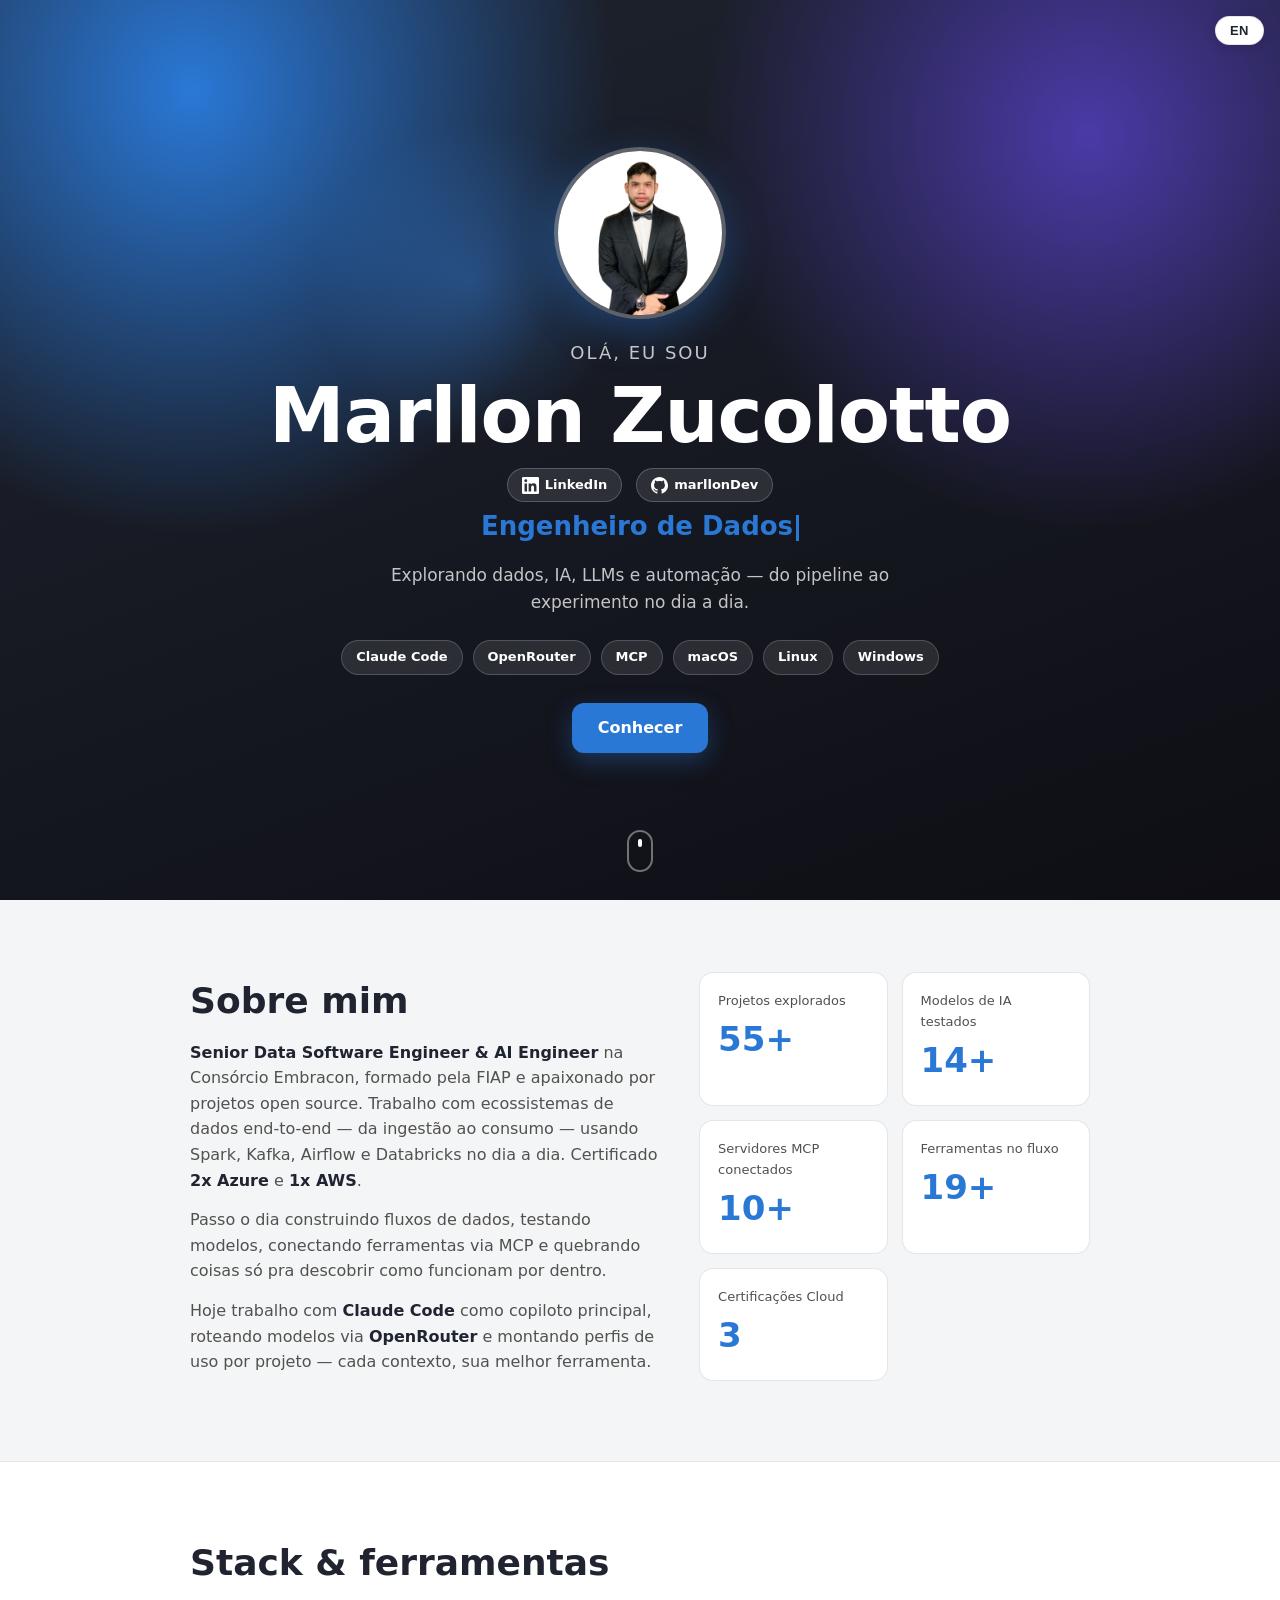
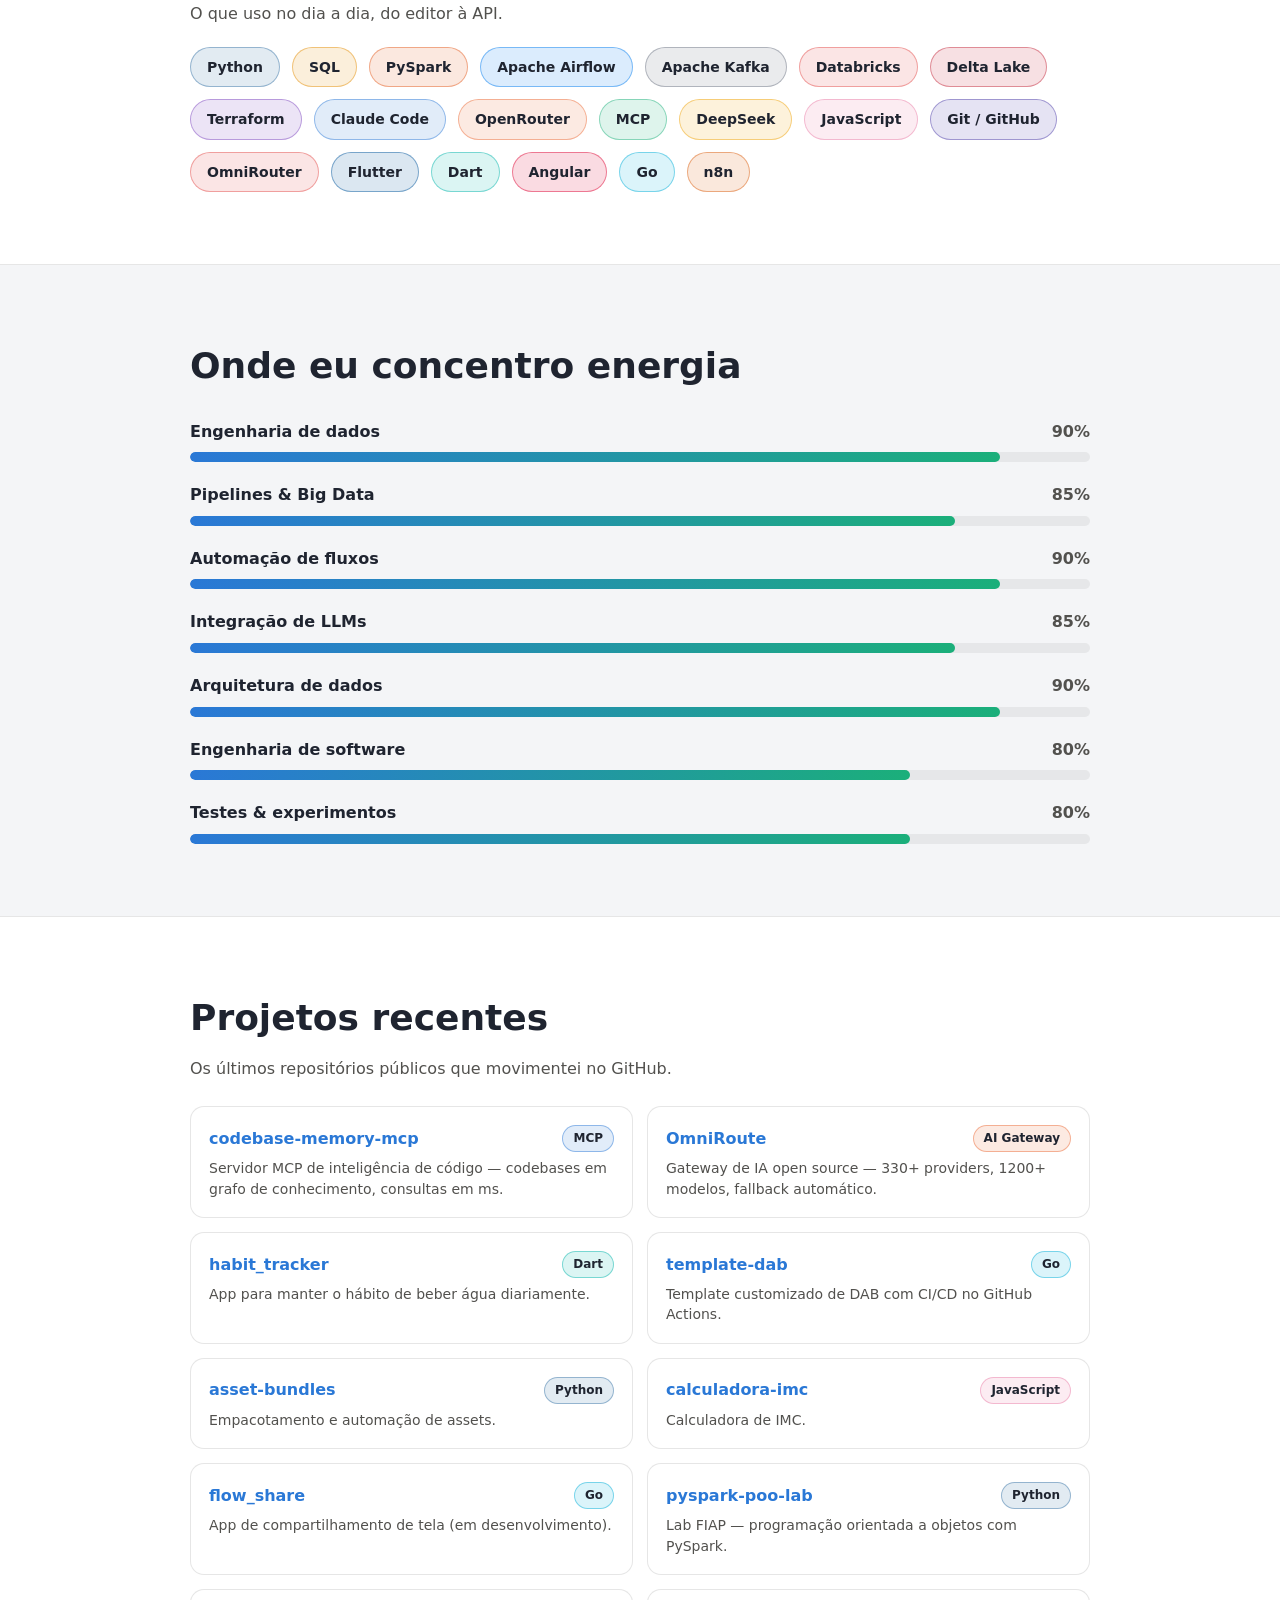
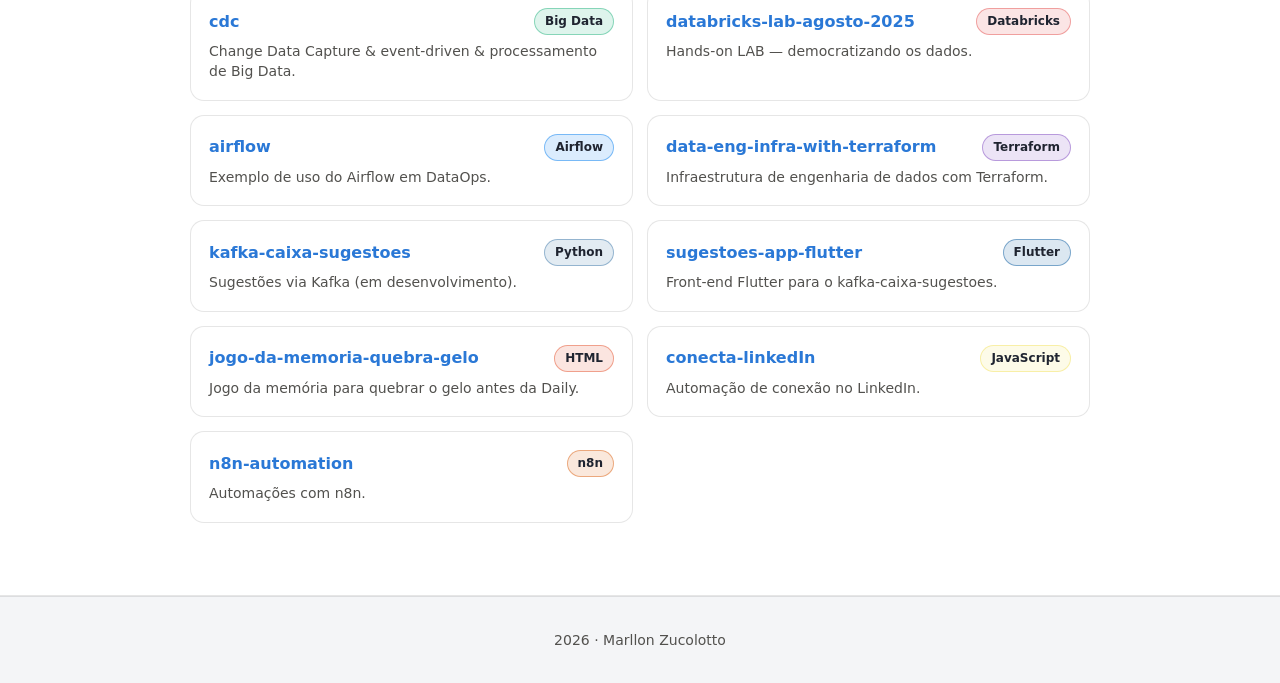
==== commit 88b3c6c9: "feat: enrich About section with LinkedIn info (Embracon, FIAP, 2x Azure, 1x AWS, open source)" ====
--- a/perfil.html
+++ b/perfil.html
@@ -55,7 +55,7 @@
           <div>
             <h2 class="section-title" data-i18n="sobre-title">Sobre mim</h2>
             <p class="section-text" data-i18n-html="sobre-text-1">
-              Engenheiro de Dados com foco em <strong>pipelines, Big Data e IA aplicada</strong>, apaixonado por projetos open source. Trabalho com ecossistemas de dados end-to-end — da ingestão ao consumo — usando Spark, Kafka, Airflow e Databricks no dia a dia.
+              <strong>Senior Data Software Engineer & AI Engineer</strong> na Consórcio Embracon, formado pela FIAP e apaixonado por projetos open source. Trabalho com ecossistemas de dados end-to-end — da ingestão ao consumo — usando Spark, Kafka, Airflow e Databricks no dia a dia. Certificado <strong>2x Azure</strong> e <strong>1x AWS</strong>.
             </p>
             <p class="section-text" data-i18n-html="sobre-text-2">
               Passo o dia construindo fluxos de dados, testando modelos, conectando ferramentas via MCP e quebrando coisas só pra descobrir como funcionam por dentro.
@@ -80,6 +80,10 @@
             <div class="stat">
               <dt class="stat-label" data-i18n="stat-ferramentas">Ferramentas no fluxo</dt>
               <dd class="stat-value" data-count="20" data-suffix="+">0</dd>
+            </div>
+            <div class="stat">
+              <dt class="stat-label" data-i18n="stat-certs">Certificações Cloud</dt>
+              <dd class="stat-value" data-count="3">0</dd>
             </div>
           </dl>
         </div>
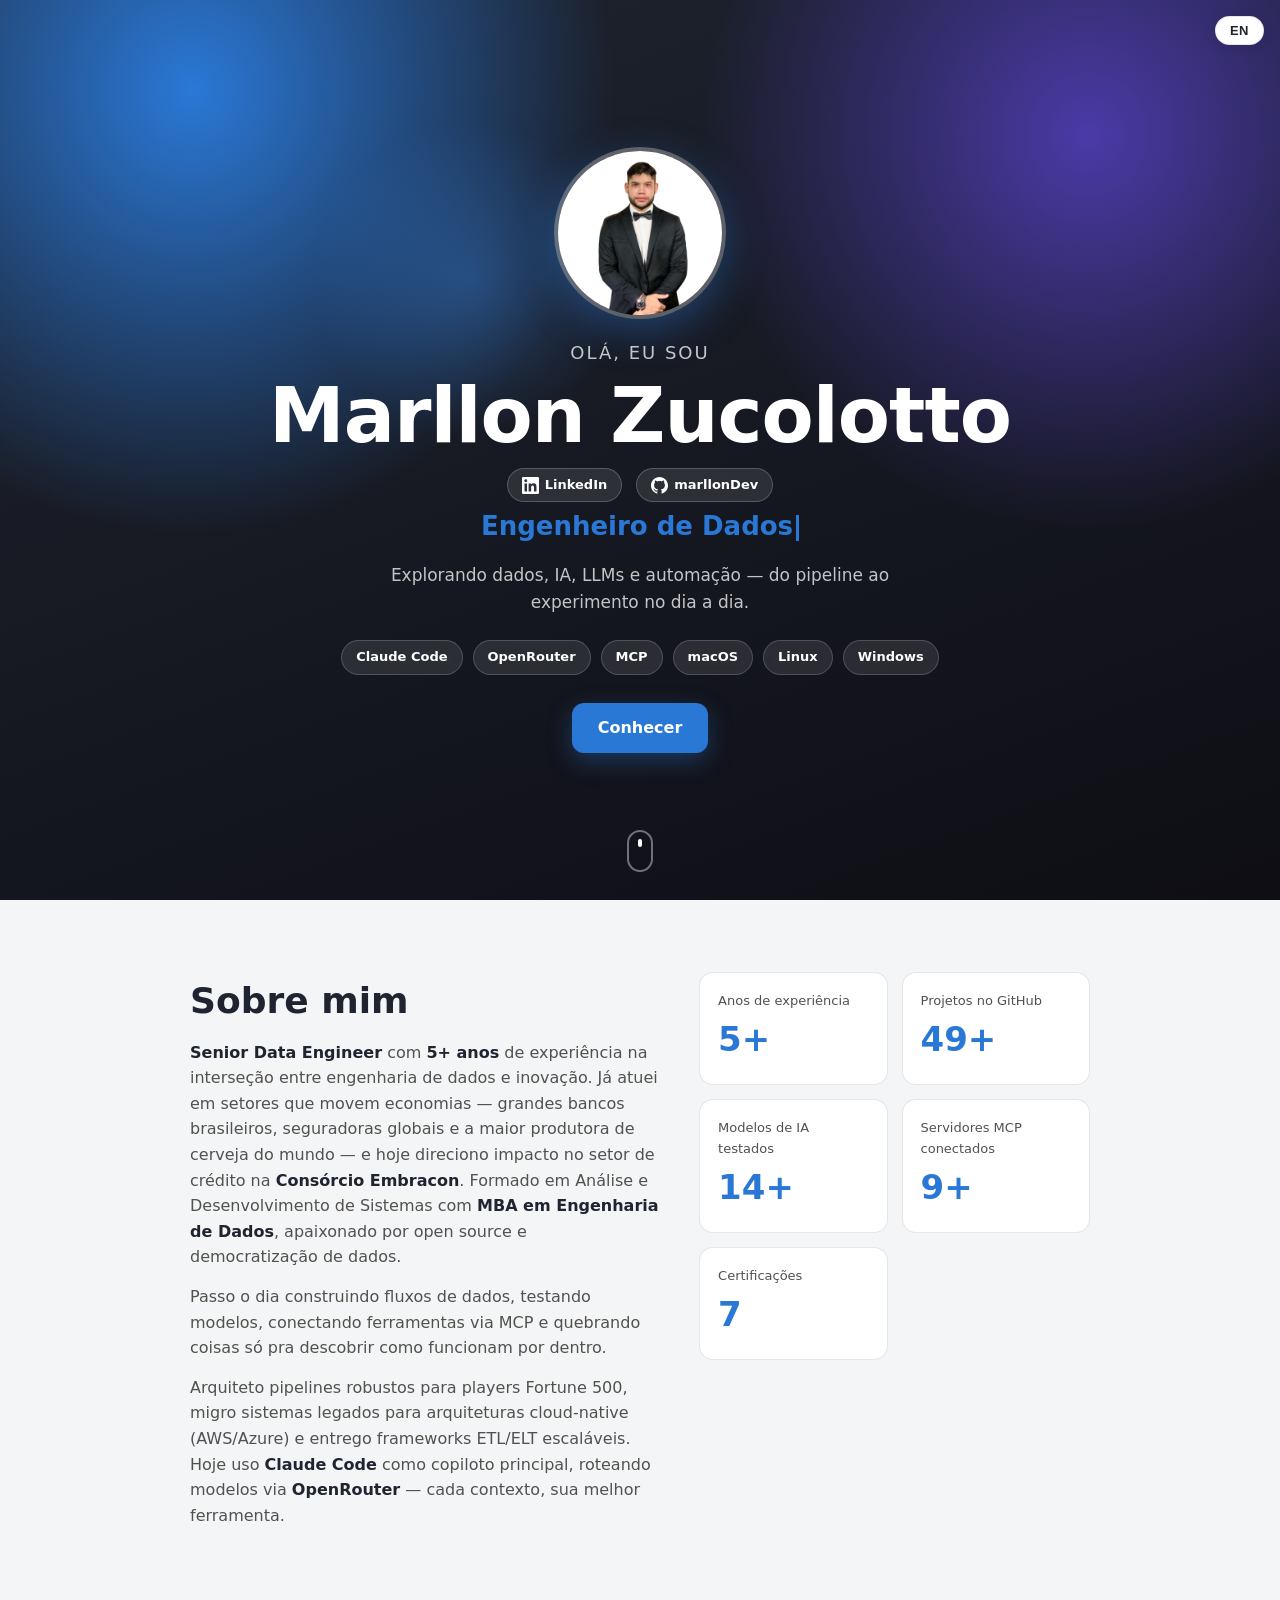
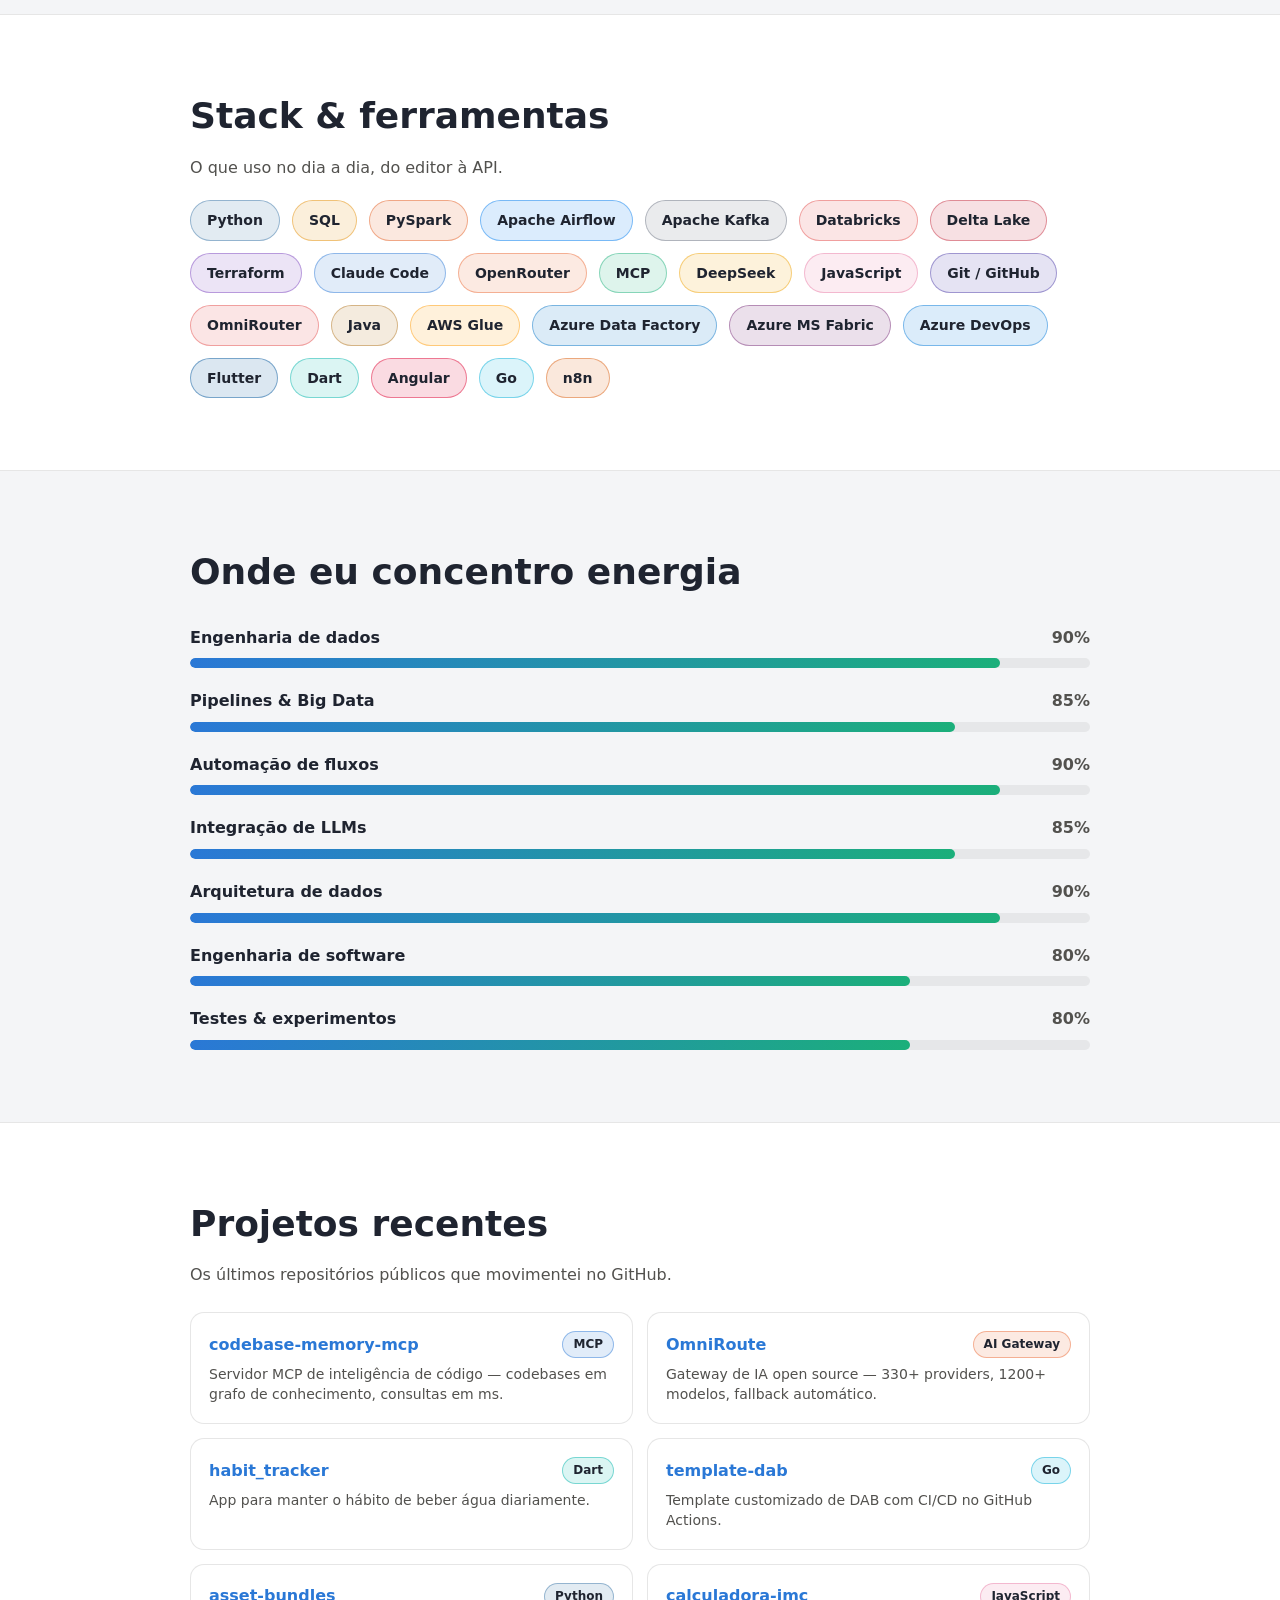
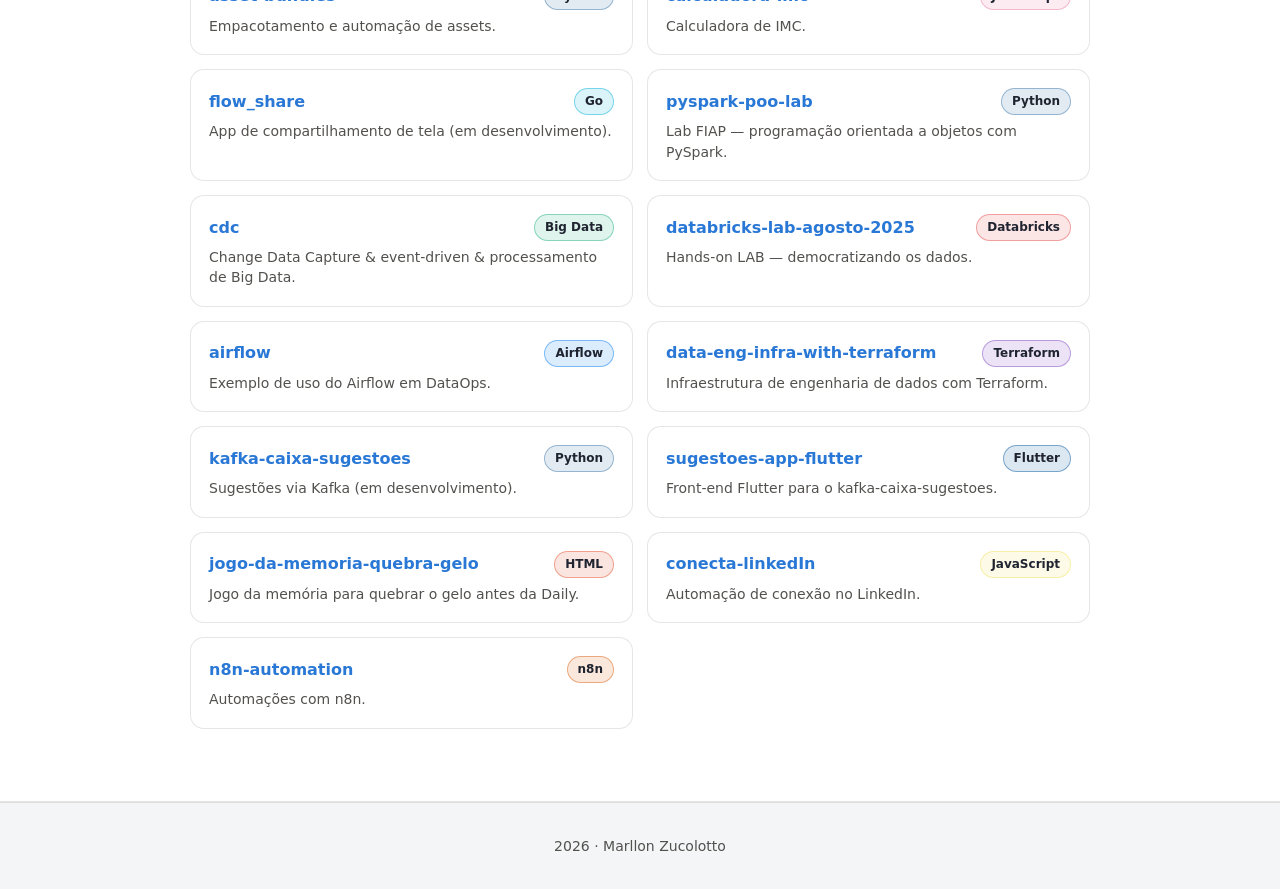
==== commit 8ebe231c: "feat: enrich About with full LinkedIn info, 7 certs, 5y exp, add Java/ADF/Glue/Fabric/AzureDevOps to" ====
--- a/perfil.html
+++ b/perfil.html
@@ -55,19 +55,23 @@
           <div>
             <h2 class="section-title" data-i18n="sobre-title">Sobre mim</h2>
             <p class="section-text" data-i18n-html="sobre-text-1">
-              <strong>Senior Data Software Engineer & AI Engineer</strong> na Consórcio Embracon, formado pela FIAP e apaixonado por projetos open source. Trabalho com ecossistemas de dados end-to-end — da ingestão ao consumo — usando Spark, Kafka, Airflow e Databricks no dia a dia. Certificado <strong>2x Azure</strong> e <strong>1x AWS</strong>.
+              <strong>Senior Data Engineer</strong> com <strong>5+ anos</strong> de experiência na interseção entre engenharia de dados e inovação. Já atuei em setores que movem economias — grandes bancos brasileiros, seguradoras globais e a maior produtora de cerveja do mundo — e hoje direciono impacto no setor de crédito na <strong>Consórcio Embracon</strong>. Formado em Análise e Desenvolvimento de Sistemas com <strong>MBA em Engenharia de Dados</strong>, apaixonado por open source e democratização de dados.
             </p>
             <p class="section-text" data-i18n-html="sobre-text-2">
               Passo o dia construindo fluxos de dados, testando modelos, conectando ferramentas via MCP e quebrando coisas só pra descobrir como funcionam por dentro.
             </p>
             <p class="section-text" data-i18n-html="sobre-text-3">
-              Hoje trabalho com <strong>Claude Code</strong> como copiloto principal, roteando modelos via <strong>OpenRouter</strong> e montando perfis de uso por projeto — cada contexto, sua melhor ferramenta.
+              Arquiteto pipelines robustos para players Fortune 500, migro sistemas legados para arquiteturas cloud-native (AWS/Azure) e entrego frameworks ETL/ELT escaláveis. Hoje uso <strong>Claude Code</strong> como copiloto principal, roteando modelos via <strong>OpenRouter</strong> — cada contexto, sua melhor ferramenta.
             </p>
           </div>
           <dl class="stats">
             <div class="stat">
-              <dt class="stat-label" data-i18n="stat-projetos">Projetos explorados</dt>
-              <dd class="stat-value" data-count="58" data-suffix="+">0</dd>
+              <dt class="stat-label" data-i18n="stat-anos">Anos de experiência</dt>
+              <dd class="stat-value" data-count="5" data-suffix="+">0</dd>
+            </div>
+            <div class="stat">
+              <dt class="stat-label" data-i18n="stat-projetos">Projetos no GitHub</dt>
+              <dd class="stat-value" data-count="52" data-suffix="+">0</dd>
             </div>
             <div class="stat">
               <dt class="stat-label" data-i18n="stat-modelos">Modelos de IA testados</dt>
@@ -78,12 +82,8 @@
               <dd class="stat-value" data-count="10" data-suffix="+">0</dd>
             </div>
             <div class="stat">
-              <dt class="stat-label" data-i18n="stat-ferramentas">Ferramentas no fluxo</dt>
-              <dd class="stat-value" data-count="20" data-suffix="+">0</dd>
-            </div>
-            <div class="stat">
-              <dt class="stat-label" data-i18n="stat-certs">Certificações Cloud</dt>
-              <dd class="stat-value" data-count="3">0</dd>
+              <dt class="stat-label" data-i18n="stat-certs">Certificações</dt>
+              <dd class="stat-value" data-count="7">0</dd>
             </div>
           </dl>
         </div>
@@ -111,6 +111,11 @@
           <li class="chip" style="--c:#e87ba4">JavaScript</li>
           <li class="chip" style="--c:#4a3aa7">Git / GitHub</li>
           <li class="chip" style="--c:#e34948">OmniRouter</li>
+          <li class="chip" style="--c:#b07219">Java</li>
+          <li class="chip" style="--c:#ff9900">AWS Glue</li>
+          <li class="chip" style="--c:#0072C6">Azure Data Factory</li>
+          <li class="chip" style="--c:#742774">Azure MS Fabric</li>
+          <li class="chip" style="--c:#0078D7">Azure DevOps</li>
           <li class="chip" style="--c:#02569B">Flutter</li>
           <li class="chip" style="--c:#00B4AB">Dart</li>
           <li class="chip" style="--c:#DD0031">Angular</li>
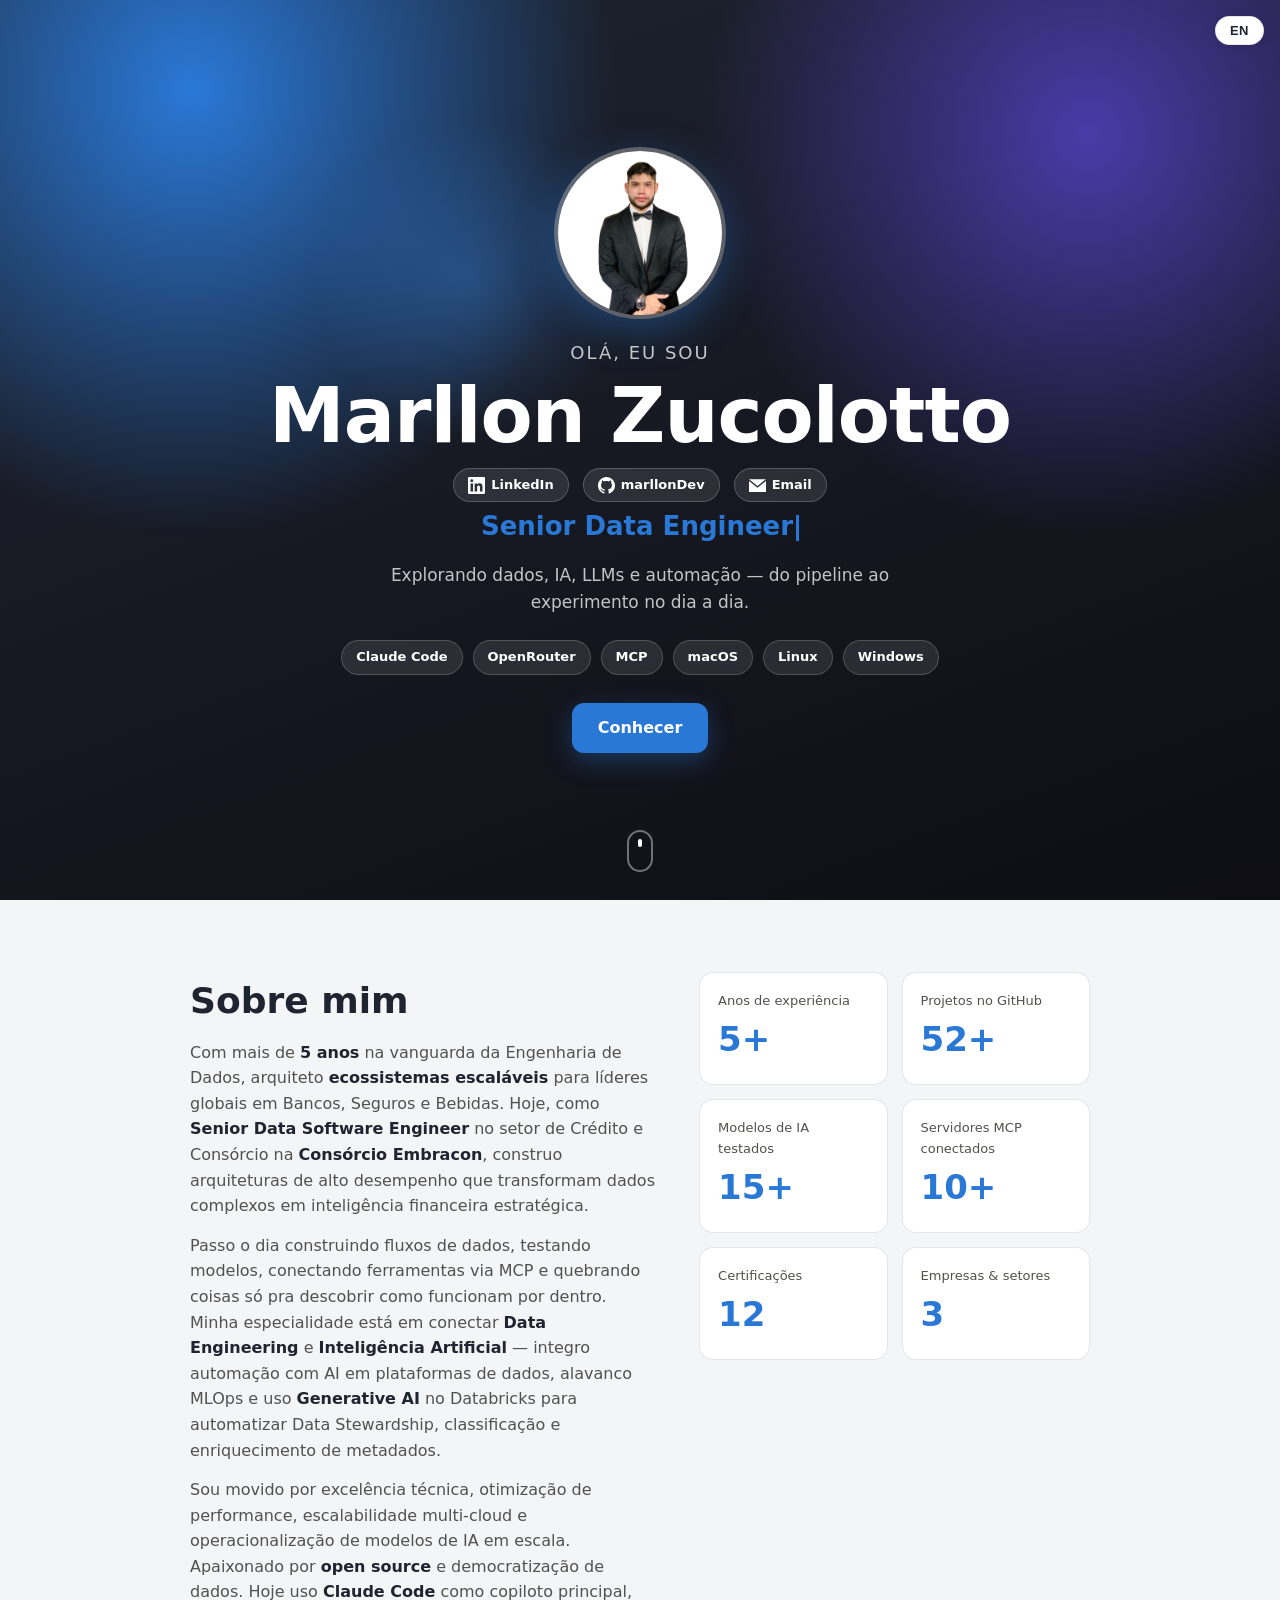
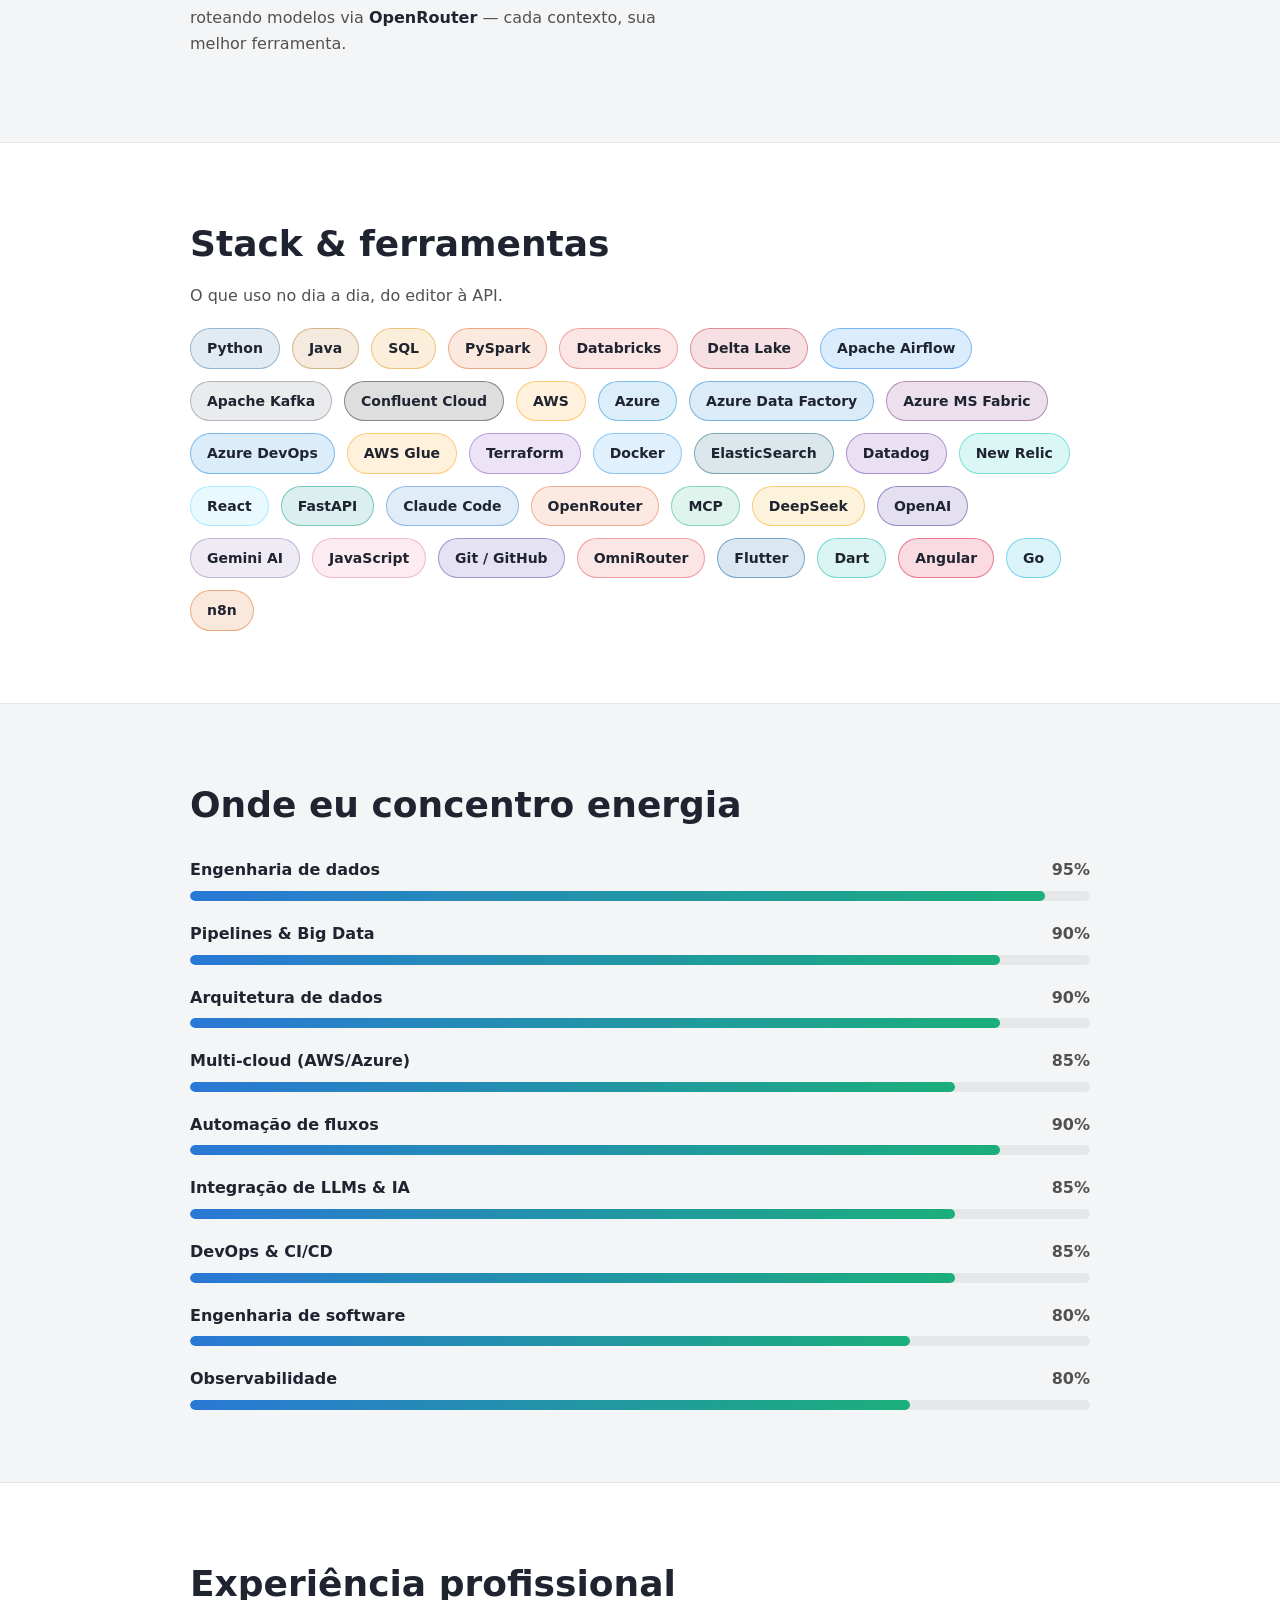
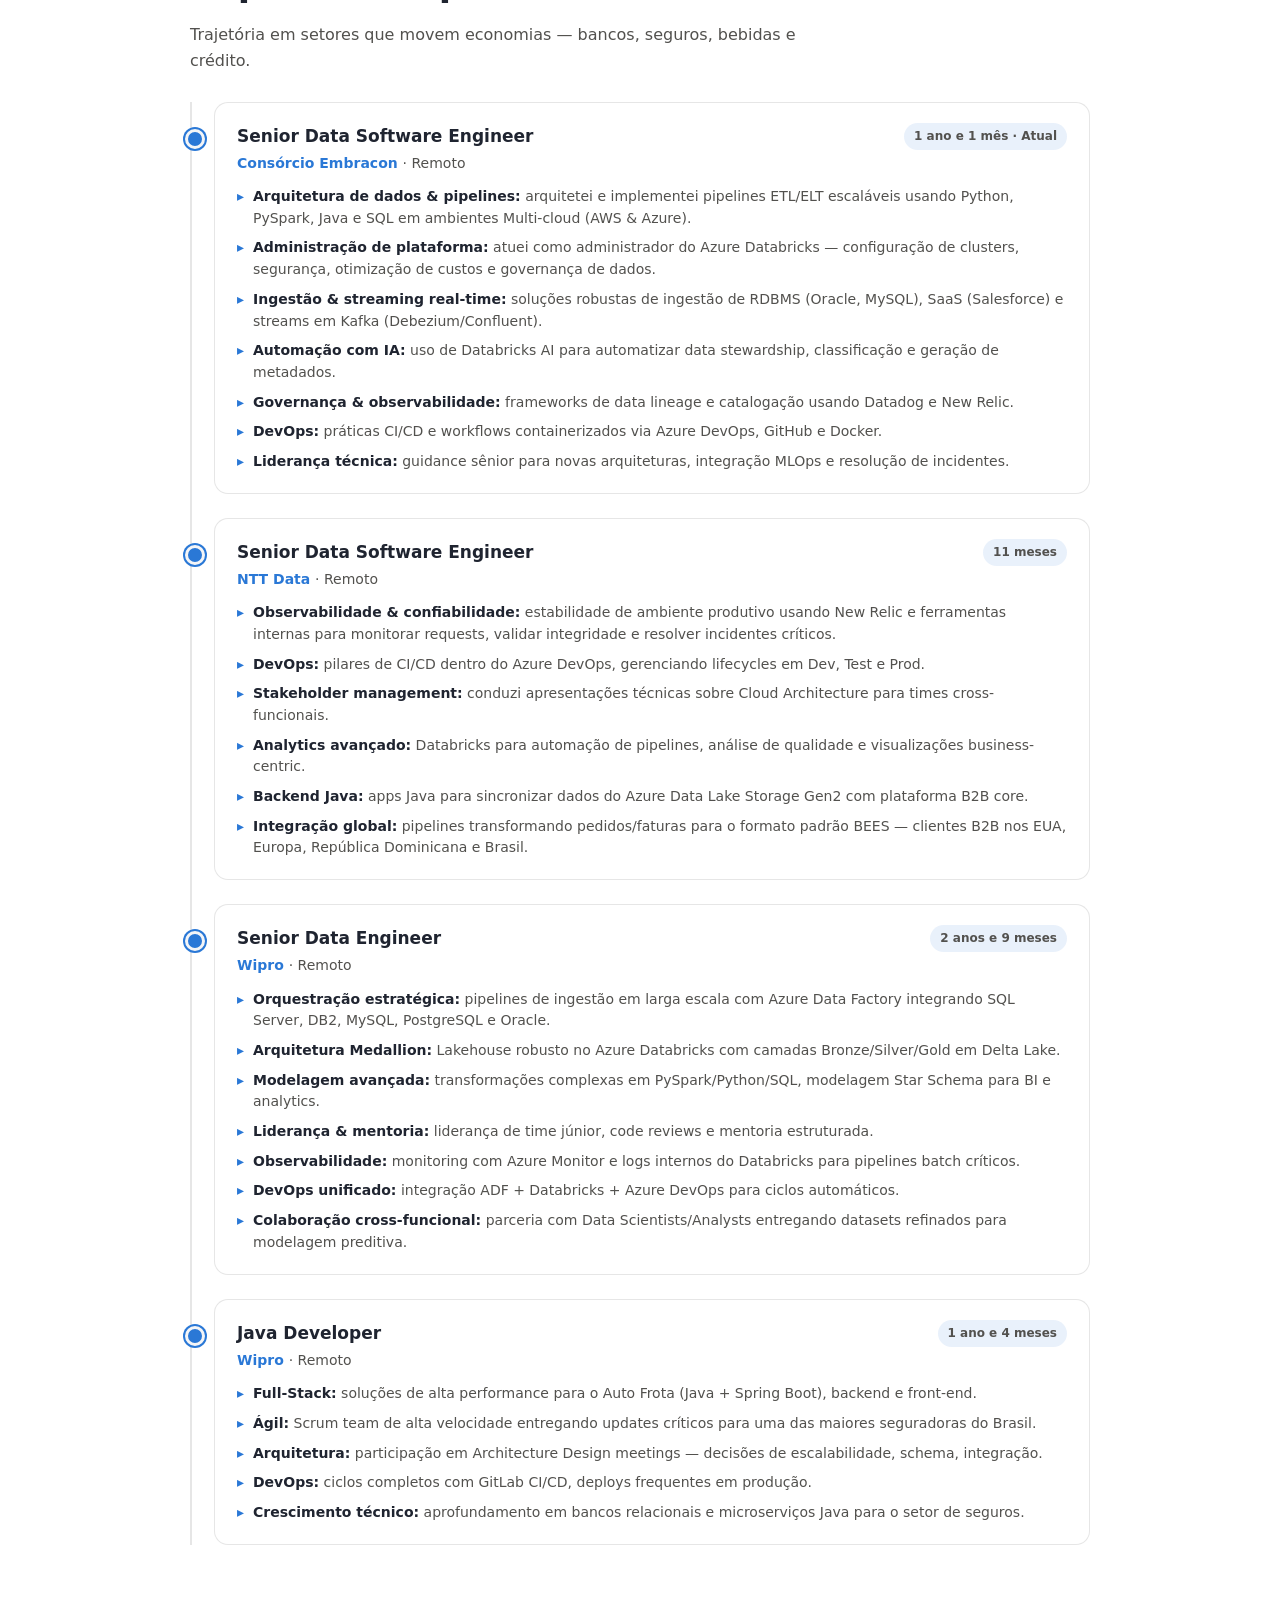
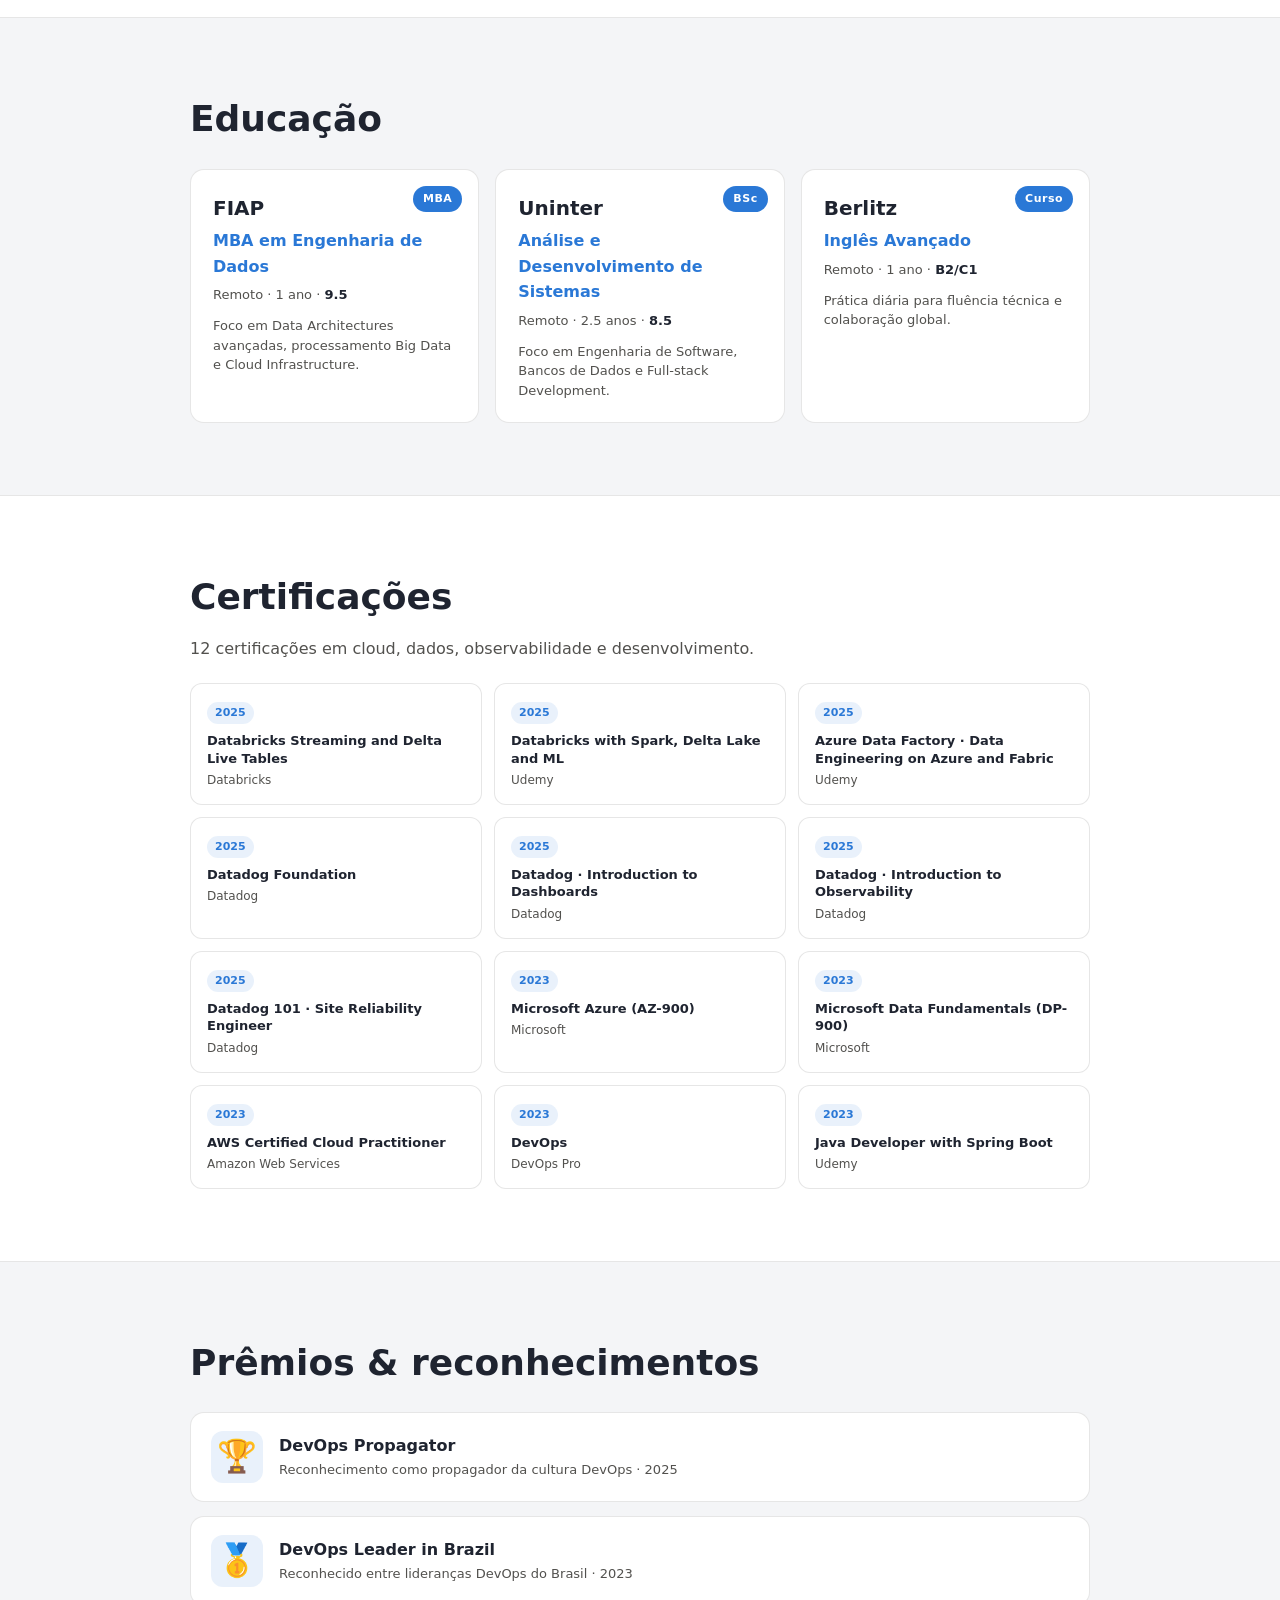
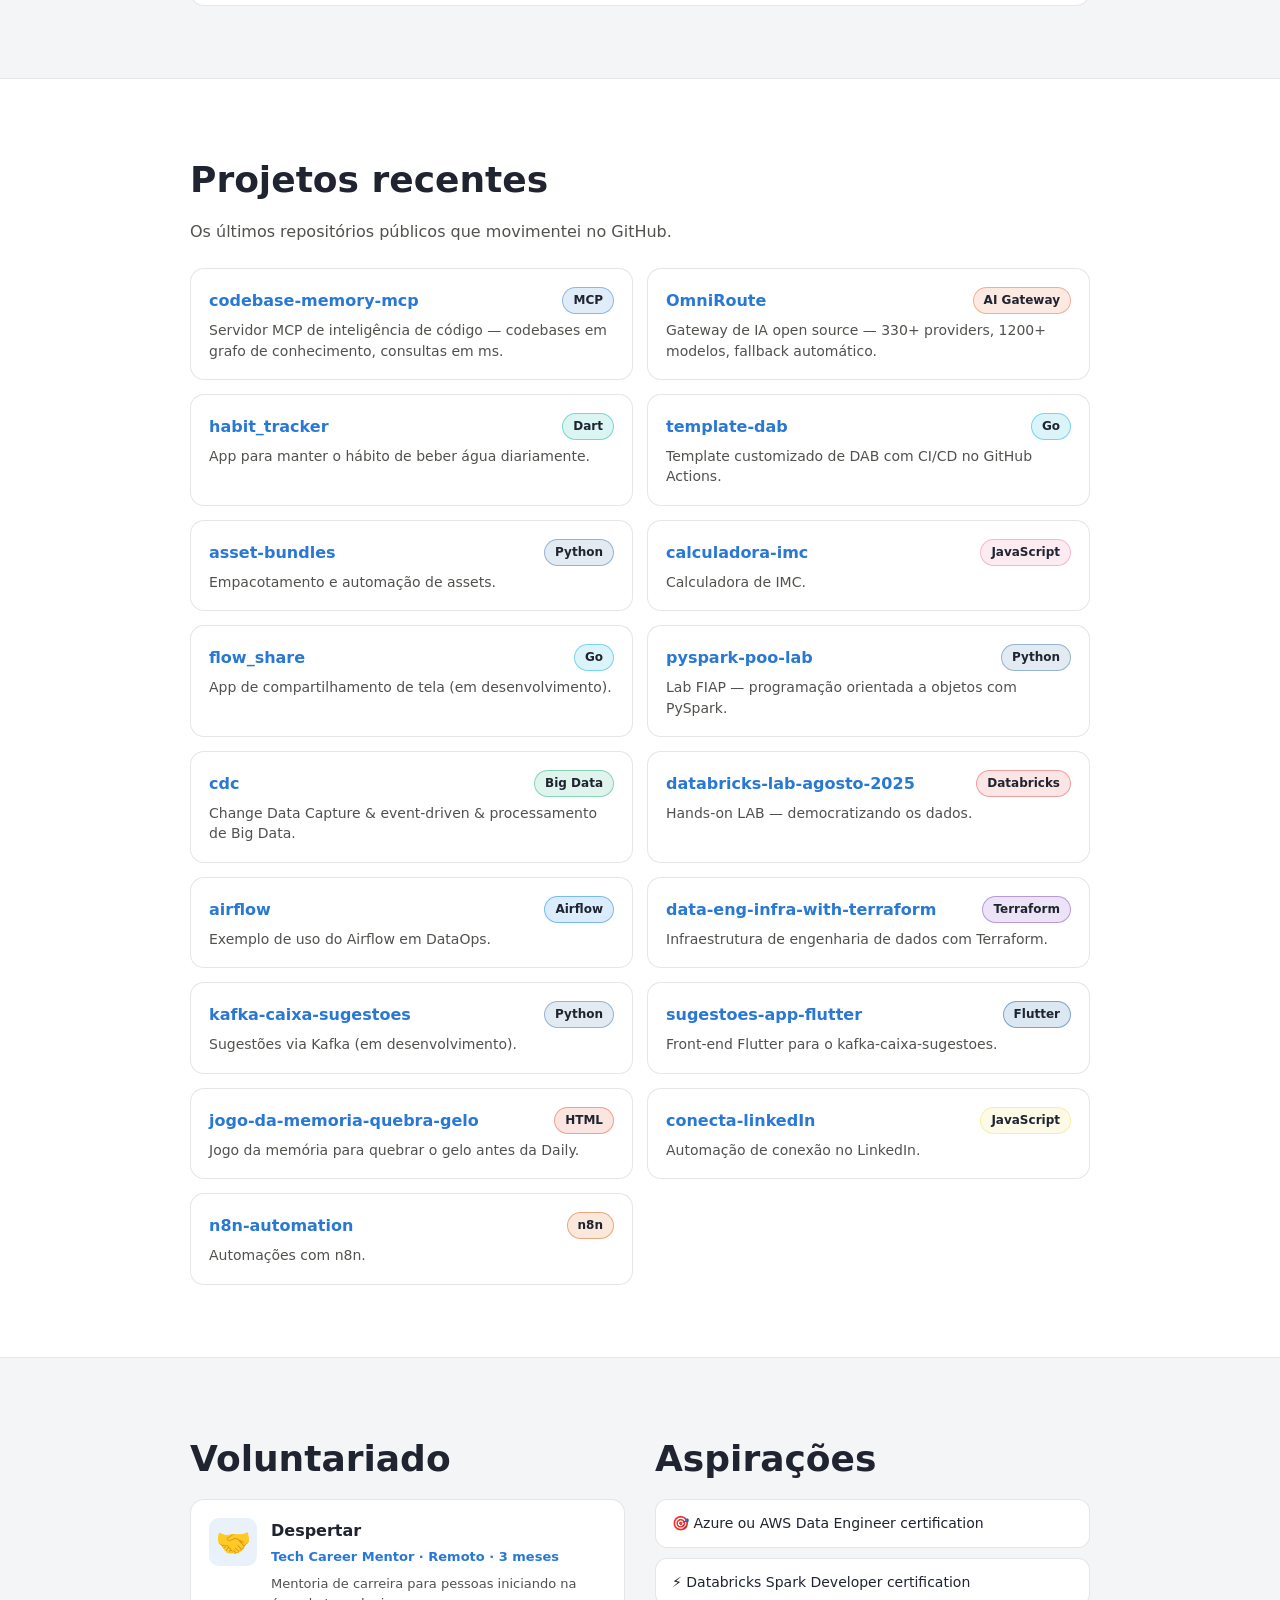
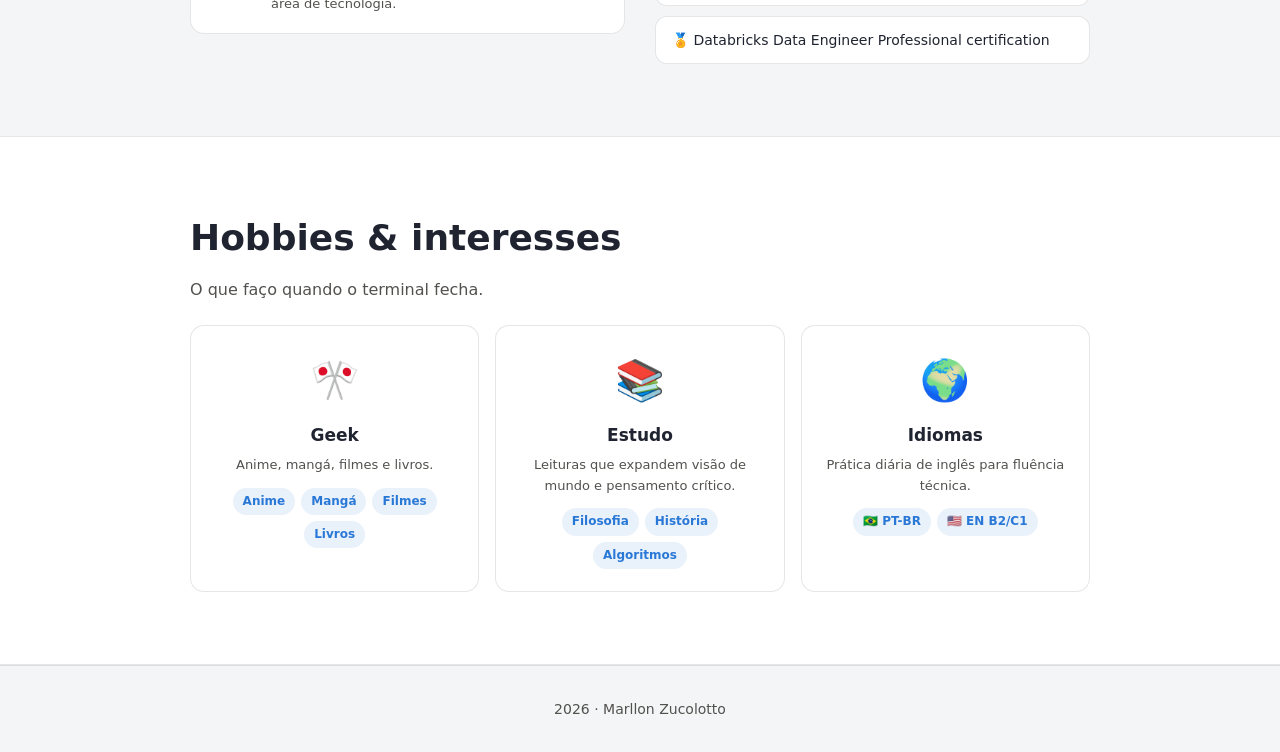
==== commit ec6a80e7: "feat: enrich portfolio with full CV — experience timeline, education, 12 certifications, awards, vol" ====
--- a/perfil.html
+++ b/perfil.html
@@ -28,6 +28,10 @@
           <svg xmlns="http://www.w3.org/2000/svg" width="17" height="17" viewBox="0 0 24 24" fill="currentColor" aria-hidden="true"><path d="M12 0c-6.626 0-12 5.373-12 12 0 5.302 3.438 9.8 8.207 11.387.599.111.793-.261.793-.577v-2.234c-3.338.726-4.033-1.416-4.033-1.416-.546-1.387-1.333-1.756-1.333-1.756-1.089-.745.083-.729.083-.729 1.205.084 1.839 1.237 1.839 1.237 1.07 1.834 2.807 1.304 3.492.997.107-.775.418-1.305.762-1.604-2.665-.305-5.467-1.334-5.467-5.931 0-1.311.469-2.381 1.236-3.221-.124-.303-.535-1.524.117-3.176 0 0 1.008-.322 3.301 1.23.957-.266 1.983-.399 3.003-.404 1.02.005 2.047.138 3.006.404 2.291-1.552 3.297-1.23 3.297-1.23.653 1.653.242 2.874.118 3.176.77.84 1.235 1.911 1.235 3.221 0 4.609-2.807 5.624-5.479 5.921.43.372.823 1.102.823 2.222v3.293c0 .319.192.694.801.576 4.765-1.589 8.199-6.086 8.199-11.386 0-6.627-5.373-12-12-12z"/></svg>
           marllonDev
         </a>
+        <a href="mailto:marllon.zuc@outlook.com.br" class="social-link" aria-label="Email">
+          <svg xmlns="http://www.w3.org/2000/svg" width="17" height="17" viewBox="0 0 24 24" fill="currentColor" aria-hidden="true"><path d="M12 12.713l-11.985-9.713h23.97l-11.985 9.713zm0 2.574l-12-9.725v15.438h24v-15.438l-12 9.725z"/></svg>
+          Email
+        </a>
       </div>
       <p class="hero-role"><span class="typing" id="typing"></span><span class="caret" aria-hidden="true"></span></p>
       <p class="hero-tagline" data-i18n="hero-tagline">Explorando dados, IA, LLMs e automação — do pipeline ao experimento no dia a dia.</p>
@@ -55,13 +59,13 @@
           <div>
             <h2 class="section-title" data-i18n="sobre-title">Sobre mim</h2>
             <p class="section-text" data-i18n-html="sobre-text-1">
-              <strong>Senior Data Engineer</strong> com <strong>5+ anos</strong> de experiência na interseção entre engenharia de dados e inovação. Já atuei em setores que movem economias — grandes bancos brasileiros, seguradoras globais e a maior produtora de cerveja do mundo — e hoje direciono impacto no setor de crédito na <strong>Consórcio Embracon</strong>. Formado em Análise e Desenvolvimento de Sistemas com <strong>MBA em Engenharia de Dados</strong>, apaixonado por open source e democratização de dados.
+              Com mais de <strong>5 anos</strong> na vanguarda da Engenharia de Dados, arquiteto <strong>ecossistemas escaláveis</strong> para líderes globais em Bancos, Seguros e Bebidas. Hoje, como <strong>Senior Data Software Engineer</strong> no setor de Crédito e Consórcio na <strong>Consórcio Embracon</strong>, construo arquiteturas de alto desempenho que transformam dados complexos em inteligência financeira estratégica.
             </p>
             <p class="section-text" data-i18n-html="sobre-text-2">
-              Passo o dia construindo fluxos de dados, testando modelos, conectando ferramentas via MCP e quebrando coisas só pra descobrir como funcionam por dentro.
+              Passo o dia construindo fluxos de dados, testando modelos, conectando ferramentas via MCP e quebrando coisas só pra descobrir como funcionam por dentro. Minha especialidade está em conectar <strong>Data Engineering</strong> e <strong>Inteligência Artificial</strong> — integro automação com AI em plataformas de dados, alavanco MLOps e uso <strong>Generative AI</strong> no Databricks para automatizar Data Stewardship, classificação e enriquecimento de metadados.
             </p>
             <p class="section-text" data-i18n-html="sobre-text-3">
-              Arquiteto pipelines robustos para players Fortune 500, migro sistemas legados para arquiteturas cloud-native (AWS/Azure) e entrego frameworks ETL/ELT escaláveis. Hoje uso <strong>Claude Code</strong> como copiloto principal, roteando modelos via <strong>OpenRouter</strong> — cada contexto, sua melhor ferramenta.
+              Sou movido por excelência técnica, otimização de performance, escalabilidade multi-cloud e operacionalização de modelos de IA em escala. Apaixonado por <strong>open source</strong> e democratização de dados. Hoje uso <strong>Claude Code</strong> como copiloto principal, roteando modelos via <strong>OpenRouter</strong> — cada contexto, sua melhor ferramenta.
             </p>
           </div>
           <dl class="stats">
@@ -83,7 +87,11 @@
             </div>
             <div class="stat">
               <dt class="stat-label" data-i18n="stat-certs">Certificações</dt>
-              <dd class="stat-value" data-count="7">0</dd>
+              <dd class="stat-value" data-count="12">0</dd>
+            </div>
+            <div class="stat">
+              <dt class="stat-label" data-i18n="stat-empresas">Empresas &amp; setores</dt>
+              <dd class="stat-value" data-count="3">0</dd>
             </div>
           </dl>
         </div>
@@ -97,25 +105,36 @@
         <p class="section-text" data-i18n="stack-text">O que uso no dia a dia, do editor à API.</p>
         <ul class="stack-list">
           <li class="chip" style="--c:#3572A5">Python</li>
+          <li class="chip" style="--c:#b07219">Java</li>
           <li class="chip" style="--c:#e38c00">SQL</li>
           <li class="chip" style="--c:#e25a1c">PySpark</li>
+          <li class="chip" style="--c:#e34948">Databricks</li>
+          <li class="chip" style="--c:#c4263a">Delta Lake</li>
           <li class="chip" style="--c:#017CEE">Apache Airflow</li>
           <li class="chip" style="--c:#6b7280">Apache Kafka</li>
-          <li class="chip" style="--c:#e34948">Databricks</li>
-          <li class="chip" style="--c:#c4263a">Delta Lake</li>
+          <li class="chip" style="--c:#171a1c">Confluent Cloud</li>
+          <li class="chip" style="--c:#ff9900">AWS</li>
+          <li class="chip" style="--c:#0089D6">Azure</li>
+          <li class="chip" style="--c:#0072C6">Azure Data Factory</li>
+          <li class="chip" style="--c:#742774">Azure MS Fabric</li>
+          <li class="chip" style="--c:#0078D7">Azure DevOps</li>
+          <li class="chip" style="--c:#ff9900">AWS Glue</li>
           <li class="chip" style="--c:#7B42BC">Terraform</li>
+          <li class="chip" style="--c:#2496ED">Docker</li>
+          <li class="chip" style="--c:#005571">ElasticSearch</li>
+          <li class="chip" style="--c:#632CA6">Datadog</li>
+          <li class="chip" style="--c:#00C7B7">New Relic</li>
+          <li class="chip" style="--c:#61DAFB">React</li>
+          <li class="chip" style="--c:#009688">FastAPI</li>
           <li class="chip" style="--c:#2a78d6">Claude Code</li>
           <li class="chip" style="--c:#eb6834">OpenRouter</li>
           <li class="chip" style="--c:#1baf7a">MCP</li>
           <li class="chip" style="--c:#eda100">DeepSeek</li>
+          <li class="chip" style="--c:#412991">OpenAI</li>
+          <li class="chip" style="--c:#8E75B2">Gemini AI</li>
           <li class="chip" style="--c:#e87ba4">JavaScript</li>
           <li class="chip" style="--c:#4a3aa7">Git / GitHub</li>
           <li class="chip" style="--c:#e34948">OmniRouter</li>
-          <li class="chip" style="--c:#b07219">Java</li>
-          <li class="chip" style="--c:#ff9900">AWS Glue</li>
-          <li class="chip" style="--c:#0072C6">Azure Data Factory</li>
-          <li class="chip" style="--c:#742774">Azure MS Fabric</li>
-          <li class="chip" style="--c:#0078D7">Azure DevOps</li>
           <li class="chip" style="--c:#02569B">Flutter</li>
           <li class="chip" style="--c:#00B4AB">Dart</li>
           <li class="chip" style="--c:#DD0031">Angular</li>
@@ -131,11 +150,19 @@
         <h2 class="section-title" data-i18n="foco-title">Onde eu concentro energia</h2>
         <div class="skills">
           <div class="skill">
-            <div class="skill-head"><span data-i18n="skill-engdados">Engenharia de dados</span><span class="skill-pct">90%</span></div>
+            <div class="skill-head"><span data-i18n="skill-engdados">Engenharia de dados</span><span class="skill-pct">95%</span></div>
+            <div class="skill-track"><div class="skill-fill" data-width="95"></div></div>
+          </div>
+          <div class="skill">
+            <div class="skill-head"><span data-i18n="skill-pipelines">Pipelines & Big Data</span><span class="skill-pct">90%</span></div>
             <div class="skill-track"><div class="skill-fill" data-width="90"></div></div>
           </div>
           <div class="skill">
-            <div class="skill-head"><span data-i18n="skill-pipelines">Pipelines & Big Data</span><span class="skill-pct">85%</span></div>
+            <div class="skill-head"><span data-i18n="skill-arqdata">Arquitetura de dados</span><span class="skill-pct">90%</span></div>
+            <div class="skill-track"><div class="skill-fill" data-width="90"></div></div>
+          </div>
+          <div class="skill">
+            <div class="skill-head"><span data-i18n="skill-cloud">Multi-cloud (AWS/Azure)</span><span class="skill-pct">85%</span></div>
             <div class="skill-track"><div class="skill-fill" data-width="85"></div></div>
           </div>
           <div class="skill">
@@ -143,20 +170,179 @@
             <div class="skill-track"><div class="skill-fill" data-width="90"></div></div>
           </div>
           <div class="skill">
-            <div class="skill-head"><span data-i18n="skill-llms">Integração de LLMs</span><span class="skill-pct">85%</span></div>
+            <div class="skill-head"><span data-i18n="skill-llms">Integração de LLMs & IA</span><span class="skill-pct">85%</span></div>
             <div class="skill-track"><div class="skill-fill" data-width="85"></div></div>
           </div>
           <div class="skill">
-            <div class="skill-head"><span data-i18n="skill-arqdata">Arquitetura de dados</span><span class="skill-pct">90%</span></div>
-            <div class="skill-track"><div class="skill-fill" data-width="90"></div></div>
+            <div class="skill-head"><span data-i18n="skill-devops">DevOps & CI/CD</span><span class="skill-pct">85%</span></div>
+            <div class="skill-track"><div class="skill-fill" data-width="85"></div></div>
           </div>
           <div class="skill">
             <div class="skill-head"><span data-i18n="skill-software">Engenharia de software</span><span class="skill-pct">80%</span></div>
             <div class="skill-track"><div class="skill-fill" data-width="80"></div></div>
           </div>
           <div class="skill">
-            <div class="skill-head"><span data-i18n="skill-testes">Testes & experimentos</span><span class="skill-pct">80%</span></div>
+            <div class="skill-head"><span data-i18n="skill-observability">Observabilidade</span><span class="skill-pct">80%</span></div>
             <div class="skill-track"><div class="skill-fill" data-width="80"></div></div>
+          </div>
+        </div>
+      </div>
+    </section>
+
+    <!-- EXPERIÊNCIA -->
+    <section class="section section-alt" id="experiencia">
+      <div class="section-inner reveal">
+        <h2 class="section-title" data-i18n="exp-title">Experiência profissional</h2>
+        <p class="section-text" data-i18n="exp-text">Trajetória em setores que movem economias — bancos, seguros, bebidas e crédito.</p>
+        <div class="timeline">
+
+          <article class="timeline-item">
+            <div class="timeline-head">
+              <div>
+                <h3 class="tl-role" data-i18n="exp-embracon-role">Senior Data Software Engineer</h3>
+                <p class="tl-company">Consórcio Embracon <span class="tl-remote">· Remoto</span></p>
+              </div>
+              <span class="tl-period" data-i18n="exp-embracon-period">1 ano e 1 mês · Atual</span>
+            </div>
+            <ul class="tl-list">
+              <li data-i18n-html="exp-embracon-1"><strong>Arquitetura de dados & pipelines:</strong> arquitetei e implementei pipelines ETL/ELT escaláveis usando Python, PySpark, Java e SQL em ambientes Multi-cloud (AWS &amp; Azure).</li>
+              <li data-i18n-html="exp-embracon-2"><strong>Administração de plataforma:</strong> atuei como administrador do Azure Databricks — configuração de clusters, segurança, otimização de custos e governança de dados.</li>
+              <li data-i18n-html="exp-embracon-3"><strong>Ingestão & streaming real-time:</strong> soluções robustas de ingestão de RDBMS (Oracle, MySQL), SaaS (Salesforce) e streams em Kafka (Debezium/Confluent).</li>
+              <li data-i18n-html="exp-embracon-4"><strong>Automação com IA:</strong> uso de Databricks AI para automatizar data stewardship, classificação e geração de metadados.</li>
+              <li data-i18n-html="exp-embracon-5"><strong>Governança & observabilidade:</strong> frameworks de data lineage e catalogação usando Datadog e New Relic.</li>
+              <li data-i18n-html="exp-embracon-6"><strong>DevOps:</strong> práticas CI/CD e workflows containerizados via Azure DevOps, GitHub e Docker.</li>
+              <li data-i18n-html="exp-embracon-7"><strong>Liderança técnica:</strong> guidance sênior para novas arquiteturas, integração MLOps e resolução de incidentes.</li>
+            </ul>
+          </article>
+
+          <article class="timeline-item">
+            <div class="timeline-head">
+              <div>
+                <h3 class="tl-role" data-i18n="exp-ntt-role">Senior Data Software Engineer</h3>
+                <p class="tl-company">NTT Data <span class="tl-remote">· Remoto</span></p>
+              </div>
+              <span class="tl-period" data-i18n="exp-ntt-period">11 meses</span>
+            </div>
+            <ul class="tl-list">
+              <li data-i18n-html="exp-ntt-1"><strong>Observabilidade & confiabilidade:</strong> estabilidade de ambiente produtivo usando New Relic e ferramentas internas para monitorar requests, validar integridade e resolver incidentes críticos.</li>
+              <li data-i18n-html="exp-ntt-2"><strong>DevOps:</strong> pilares de CI/CD dentro do Azure DevOps, gerenciando lifecycles em Dev, Test e Prod.</li>
+              <li data-i18n-html="exp-ntt-3"><strong>Stakeholder management:</strong> conduzi apresentações técnicas sobre Cloud Architecture para times cross-funcionais.</li>
+              <li data-i18n-html="exp-ntt-4"><strong>Analytics avançado:</strong> Databricks para automação de pipelines, análise de qualidade e visualizações business-centric.</li>
+              <li data-i18n-html="exp-ntt-5"><strong>Backend Java:</strong> apps Java para sincronizar dados do Azure Data Lake Storage Gen2 com plataforma B2B core.</li>
+              <li data-i18n-html="exp-ntt-6"><strong>Integração global:</strong> pipelines transformando pedidos/faturas para o formato padrão BEES — clientes B2B nos EUA, Europa, República Dominicana e Brasil.</li>
+            </ul>
+          </article>
+
+          <article class="timeline-item">
+            <div class="timeline-head">
+              <div>
+                <h3 class="tl-role" data-i18n="exp-wipro1-role">Senior Data Engineer</h3>
+                <p class="tl-company">Wipro <span class="tl-remote">· Remoto</span></p>
+              </div>
+              <span class="tl-period" data-i18n="exp-wipro1-period">2 anos e 9 meses</span>
+            </div>
+            <ul class="tl-list">
+              <li data-i18n-html="exp-wipro1-1"><strong>Orquestração estratégica:</strong> pipelines de ingestão em larga escala com Azure Data Factory integrando SQL Server, DB2, MySQL, PostgreSQL e Oracle.</li>
+              <li data-i18n-html="exp-wipro1-2"><strong>Arquitetura Medallion:</strong> Lakehouse robusto no Azure Databricks com camadas Bronze/Silver/Gold em Delta Lake.</li>
+              <li data-i18n-html="exp-wipro1-3"><strong>Modelagem avançada:</strong> transformações complexas em PySpark/Python/SQL, modelagem Star Schema para BI e analytics.</li>
+              <li data-i18n-html="exp-wipro1-4"><strong>Liderança & mentoria:</strong> liderança de time júnior, code reviews e mentoria estruturada.</li>
+              <li data-i18n-html="exp-wipro1-5"><strong>Observabilidade:</strong> monitoring com Azure Monitor e logs internos do Databricks para pipelines batch críticos.</li>
+              <li data-i18n-html="exp-wipro1-6"><strong>DevOps unificado:</strong> integração ADF + Databricks + Azure DevOps para ciclos automáticos.</li>
+              <li data-i18n-html="exp-wipro1-7"><strong>Colaboração cross-funcional:</strong> parceria com Data Scientists/Analysts entregando datasets refinados para modelagem preditiva.</li>
+            </ul>
+          </article>
+
+          <article class="timeline-item">
+            <div class="timeline-head">
+              <div>
+                <h3 class="tl-role" data-i18n="exp-wipro2-role">Java Developer</h3>
+                <p class="tl-company">Wipro <span class="tl-remote">· Remoto</span></p>
+              </div>
+              <span class="tl-period" data-i18n="exp-wipro2-period">1 ano e 4 meses</span>
+            </div>
+            <ul class="tl-list">
+              <li data-i18n-html="exp-wipro2-1"><strong>Full-Stack:</strong> soluções de alta performance para o Auto Frota (Java + Spring Boot), backend e front-end.</li>
+              <li data-i18n-html="exp-wipro2-2"><strong>Ágil:</strong> Scrum team de alta velocidade entregando updates críticos para uma das maiores seguradoras do Brasil.</li>
+              <li data-i18n-html="exp-wipro2-3"><strong>Arquitetura:</strong> participação em Architecture Design meetings — decisões de escalabilidade, schema, integração.</li>
+              <li data-i18n-html="exp-wipro2-4"><strong>DevOps:</strong> ciclos completos com GitLab CI/CD, deploys frequentes em produção.</li>
+              <li data-i18n-html="exp-wipro2-5"><strong>Crescimento técnico:</strong> aprofundamento em bancos relacionais e microserviços Java para o setor de seguros.</li>
+            </ul>
+          </article>
+
+        </div>
+      </div>
+    </section>
+
+    <!-- EDUCAÇÃO -->
+    <section class="section" id="educacao">
+      <div class="section-inner reveal">
+        <h2 class="section-title" data-i18n="edu-title">Educação</h2>
+        <div class="edu-grid">
+          <article class="edu-card">
+            <div class="edu-badge">MBA</div>
+            <h3 class="edu-inst">FIAP</h3>
+            <p class="edu-course" data-i18n="edu-fiap">MBA em Engenharia de Dados</p>
+            <p class="edu-meta"><span data-i18n="edu-fiap-dur">Remoto · 1 ano</span> · <strong>9.5</strong></p>
+            <p class="edu-desc" data-i18n="edu-fiap-desc">Foco em Data Architectures avançadas, processamento Big Data e Cloud Infrastructure.</p>
+          </article>
+          <article class="edu-card">
+            <div class="edu-badge">BSc</div>
+            <h3 class="edu-inst">Uninter</h3>
+            <p class="edu-course" data-i18n="edu-uninter">Análise e Desenvolvimento de Sistemas</p>
+            <p class="edu-meta"><span data-i18n="edu-uninter-dur">Remoto · 2.5 anos</span> · <strong>8.5</strong></p>
+            <p class="edu-desc" data-i18n="edu-uninter-desc">Foco em Engenharia de Software, Bancos de Dados e Full-stack Development.</p>
+          </article>
+          <article class="edu-card">
+            <div class="edu-badge" data-i18n="edu-course-label">Curso</div>
+            <h3 class="edu-inst">Berlitz</h3>
+            <p class="edu-course" data-i18n="edu-berlitz">Inglês Avançado</p>
+            <p class="edu-meta"><span data-i18n="edu-berlitz-dur">Remoto · 1 ano</span> · <strong>B2/C1</strong></p>
+            <p class="edu-desc" data-i18n="edu-berlitz-desc">Prática diária para fluência técnica e colaboração global.</p>
+          </article>
+        </div>
+      </div>
+    </section>
+
+    <!-- CERTIFICAÇÕES -->
+    <section class="section section-alt" id="certificacoes">
+      <div class="section-inner reveal">
+        <h2 class="section-title" data-i18n="cert-title">Certificações</h2>
+        <p class="section-text" data-i18n="cert-text">12 certificações em cloud, dados, observabilidade e desenvolvimento.</p>
+        <div class="cert-grid">
+          <div class="cert"><span class="cert-year">2025</span><h4>Databricks Streaming and Delta Live Tables</h4><p>Databricks</p></div>
+          <div class="cert"><span class="cert-year">2025</span><h4>Databricks with Spark, Delta Lake and ML</h4><p>Udemy</p></div>
+          <div class="cert"><span class="cert-year">2025</span><h4>Azure Data Factory · Data Engineering on Azure and Fabric</h4><p>Udemy</p></div>
+          <div class="cert"><span class="cert-year">2025</span><h4>Datadog Foundation</h4><p>Datadog</p></div>
+          <div class="cert"><span class="cert-year">2025</span><h4>Datadog · Introduction to Dashboards</h4><p>Datadog</p></div>
+          <div class="cert"><span class="cert-year">2025</span><h4>Datadog · Introduction to Observability</h4><p>Datadog</p></div>
+          <div class="cert"><span class="cert-year">2025</span><h4>Datadog 101 · Site Reliability Engineer</h4><p>Datadog</p></div>
+          <div class="cert"><span class="cert-year">2023</span><h4>Microsoft Azure (AZ-900)</h4><p>Microsoft</p></div>
+          <div class="cert"><span class="cert-year">2023</span><h4>Microsoft Data Fundamentals (DP-900)</h4><p>Microsoft</p></div>
+          <div class="cert"><span class="cert-year">2023</span><h4>AWS Certified Cloud Practitioner</h4><p>Amazon Web Services</p></div>
+          <div class="cert"><span class="cert-year">2023</span><h4>DevOps</h4><p>DevOps Pro</p></div>
+          <div class="cert"><span class="cert-year">2023</span><h4>Java Developer with Spring Boot</h4><p>Udemy</p></div>
+        </div>
+      </div>
+    </section>
+
+    <!-- PRÊMIOS -->
+    <section class="section" id="premios">
+      <div class="section-inner reveal">
+        <h2 class="section-title" data-i18n="awards-title">Prêmios & reconhecimentos</h2>
+        <div class="awards">
+          <div class="award">
+            <div class="award-icon">🏆</div>
+            <div>
+              <h3 data-i18n="award-1-title">DevOps Propagator</h3>
+              <p data-i18n="award-1-desc">Reconhecimento como propagador da cultura DevOps · 2025</p>
+            </div>
+          </div>
+          <div class="award">
+            <div class="award-icon">🥇</div>
+            <div>
+              <h3 data-i18n="award-2-title">DevOps Leader in Brazil</h3>
+              <p data-i18n="award-2-desc">Reconhecido entre lideranças DevOps do Brasil · 2023</p>
+            </div>
           </div>
         </div>
       </div>
@@ -240,6 +426,73 @@
       </div>
     </section>
 
+    <!-- VOLUNTARIADO + ASPIRAÇÕES -->
+    <section class="section" id="voluntariado">
+      <div class="section-inner reveal">
+        <div class="two-col">
+          <div>
+            <h2 class="section-title" data-i18n="vol-title">Voluntariado</h2>
+            <div class="vol-card">
+              <div class="vol-icon">🤝</div>
+              <div>
+                <h3>Despertar</h3>
+                <p class="vol-role" data-i18n="vol-role">Tech Career Mentor · Remoto · 3 meses</p>
+                <p class="vol-desc" data-i18n="vol-desc">Mentoria de carreira para pessoas iniciando na área de tecnologia.</p>
+              </div>
+            </div>
+          </div>
+          <div>
+            <h2 class="section-title" data-i18n="asp-title">Aspirações</h2>
+            <ul class="asp-list">
+              <li data-i18n="asp-1">🎯 Azure ou AWS Data Engineer certification</li>
+              <li data-i18n="asp-2">⚡ Databricks Spark Developer certification</li>
+              <li data-i18n="asp-3">🏅 Databricks Data Engineer Professional certification</li>
+            </ul>
+          </div>
+        </div>
+      </div>
+    </section>
+
+    <!-- HOBBIES / INTERESSES -->
+    <section class="section section-alt" id="interesses">
+      <div class="section-inner reveal">
+        <h2 class="section-title" data-i18n="hob-title">Hobbies & interesses</h2>
+        <p class="section-text" data-i18n="hob-text">O que faço quando o terminal fecha.</p>
+        <div class="hob-grid">
+          <div class="hob">
+            <div class="hob-emoji">🎌</div>
+            <h3 data-i18n="hob-geek">Geek</h3>
+            <p data-i18n="hob-geek-desc">Anime, mangá, filmes e livros.</p>
+            <div class="hob-tags">
+              <span class="hob-tag" data-i18n="hob-tag-anime">Anime</span>
+              <span class="hob-tag" data-i18n="hob-tag-manga">Mangá</span>
+              <span class="hob-tag" data-i18n="hob-tag-movies">Filmes</span>
+              <span class="hob-tag" data-i18n="hob-tag-books">Livros</span>
+            </div>
+          </div>
+          <div class="hob">
+            <div class="hob-emoji">📚</div>
+            <h3 data-i18n="hob-study">Estudo</h3>
+            <p data-i18n="hob-study-desc">Leituras que expandem visão de mundo e pensamento crítico.</p>
+            <div class="hob-tags">
+              <span class="hob-tag" data-i18n="hob-tag-philo">Filosofia</span>
+              <span class="hob-tag" data-i18n="hob-tag-history">História</span>
+              <span class="hob-tag" data-i18n="hob-tag-algo">Algoritmos</span>
+            </div>
+          </div>
+          <div class="hob">
+            <div class="hob-emoji">🌍</div>
+            <h3 data-i18n="hob-lang">Idiomas</h3>
+            <p data-i18n="hob-lang-desc">Prática diária de inglês para fluência técnica.</p>
+            <div class="hob-tags">
+              <span class="hob-tag">🇧🇷 PT-BR</span>
+              <span class="hob-tag">🇺🇸 EN B2/C1</span>
+            </div>
+          </div>
+        </div>
+      </div>
+    </section>
+
   </main>
 
   <footer class="footer">
--- a/perfil.css
+++ b/perfil.css
@@ -404,6 +404,240 @@
   border-color: var(--accent);
 }
 
+/* ---------- Timeline (Experiência) ---------- */
+.timeline { margin-top: 28px; position: relative; padding-left: 22px; border-left: 2px solid var(--line); display: grid; gap: 24px; }
+
+.timeline-item {
+  position: relative;
+  background: var(--card);
+  border: 1px solid var(--line);
+  border-radius: 14px;
+  padding: 20px 22px;
+  transition: transform 0.2s, border-color 0.2s, box-shadow 0.2s;
+}
+.timeline-item::before {
+  content: "";
+  position: absolute;
+  left: -30px;
+  top: 26px;
+  width: 14px;
+  height: 14px;
+  border-radius: 50%;
+  background: var(--accent);
+  border: 3px solid var(--bg);
+  box-shadow: 0 0 0 2px var(--accent);
+}
+.timeline-item:hover { transform: translateY(-2px); border-color: var(--accent); box-shadow: 0 6px 24px rgba(42,120,214,0.10); }
+
+.timeline-head {
+  display: flex;
+  justify-content: space-between;
+  align-items: flex-start;
+  flex-wrap: wrap;
+  gap: 8px;
+  margin-bottom: 12px;
+}
+.tl-role { font-size: 17px; font-weight: 700; color: var(--text); }
+.tl-company { font-size: 14px; color: var(--accent); font-weight: 600; margin-top: 2px; }
+.tl-remote { color: var(--text-2); font-weight: 400; }
+.tl-period {
+  font-size: 12px;
+  font-weight: 600;
+  color: var(--text-2);
+  padding: 4px 10px;
+  border-radius: 999px;
+  background: var(--chip-bg);
+  white-space: nowrap;
+}
+
+.tl-list { list-style: none; display: grid; gap: 8px; padding: 0; margin: 0; }
+.tl-list li { font-size: 14px; color: var(--text-2); line-height: 1.55; padding-left: 16px; position: relative; }
+.tl-list li::before {
+  content: "▸";
+  position: absolute;
+  left: 0;
+  color: var(--accent);
+  font-weight: 700;
+}
+.tl-list li strong { color: var(--text); }
+
+/* ---------- Educação ---------- */
+.edu-grid {
+  display: grid;
+  grid-template-columns: repeat(auto-fit, minmax(240px, 1fr));
+  gap: 16px;
+  margin-top: 22px;
+}
+
+.edu-card {
+  background: var(--card);
+  border: 1px solid var(--line);
+  border-radius: 14px;
+  padding: 22px;
+  position: relative;
+  transition: transform 0.2s, border-color 0.2s;
+}
+.edu-card:hover { transform: translateY(-3px); border-color: var(--accent); }
+
+.edu-badge {
+  position: absolute;
+  top: 16px;
+  right: 16px;
+  font-size: 11px;
+  font-weight: 700;
+  letter-spacing: 0.5px;
+  padding: 4px 10px;
+  border-radius: 999px;
+  background: var(--accent);
+  color: #fff;
+}
+.edu-inst { font-size: 20px; font-weight: 800; margin-bottom: 4px; }
+.edu-course { color: var(--accent); font-weight: 600; margin-bottom: 6px; }
+.edu-meta { font-size: 13px; color: var(--text-2); margin-bottom: 10px; }
+.edu-meta strong { color: var(--text); }
+.edu-desc { font-size: 13px; color: var(--text-2); line-height: 1.5; }
+
+/* ---------- Certificações ---------- */
+.cert-grid {
+  display: grid;
+  grid-template-columns: repeat(auto-fit, minmax(220px, 1fr));
+  gap: 12px;
+  margin-top: 22px;
+}
+
+.cert {
+  background: var(--card);
+  border: 1px solid var(--line);
+  border-radius: 12px;
+  padding: 14px 16px;
+  position: relative;
+  transition: transform 0.2s, border-color 0.2s;
+}
+.cert:hover { transform: translateY(-2px); border-color: var(--accent); }
+
+.cert-year {
+  display: inline-block;
+  font-size: 11px;
+  font-weight: 700;
+  color: var(--accent);
+  background: var(--chip-bg);
+  padding: 2px 8px;
+  border-radius: 999px;
+  margin-bottom: 8px;
+}
+.cert h4 { font-size: 13px; font-weight: 700; line-height: 1.35; margin-bottom: 4px; color: var(--text); }
+.cert p { font-size: 12px; color: var(--text-2); }
+
+/* ---------- Awards ---------- */
+.awards { display: grid; gap: 14px; margin-top: 20px; }
+
+.award {
+  display: flex;
+  gap: 16px;
+  align-items: center;
+  background: var(--card);
+  border: 1px solid var(--line);
+  border-radius: 14px;
+  padding: 18px 20px;
+  transition: transform 0.2s, border-color 0.2s;
+}
+.award:hover { transform: translateY(-2px); border-color: var(--accent-2); }
+
+.award-icon {
+  font-size: 32px;
+  width: 52px;
+  height: 52px;
+  display: grid;
+  place-items: center;
+  border-radius: 12px;
+  background: var(--chip-bg);
+  flex-shrink: 0;
+}
+.award h3 { font-size: 16px; font-weight: 700; margin-bottom: 2px; }
+.award p { font-size: 13px; color: var(--text-2); }
+
+/* ---------- Two column layout (Vol + Asp) ---------- */
+.two-col {
+  display: grid;
+  grid-template-columns: 1fr 1fr;
+  gap: 30px;
+  align-items: start;
+}
+@media (max-width: 760px) { .two-col { grid-template-columns: 1fr; } }
+
+.vol-card {
+  display: flex;
+  gap: 14px;
+  align-items: flex-start;
+  background: var(--card);
+  border: 1px solid var(--line);
+  border-radius: 14px;
+  padding: 18px;
+  margin-top: 12px;
+}
+.vol-icon {
+  font-size: 28px;
+  width: 48px;
+  height: 48px;
+  display: grid;
+  place-items: center;
+  border-radius: 10px;
+  background: var(--chip-bg);
+  flex-shrink: 0;
+}
+.vol-card h3 { font-size: 16px; margin-bottom: 3px; }
+.vol-role { font-size: 13px; color: var(--accent); font-weight: 600; margin-bottom: 6px; }
+.vol-desc { font-size: 13px; color: var(--text-2); }
+
+.asp-list {
+  list-style: none;
+  padding: 0;
+  margin-top: 12px;
+  display: grid;
+  gap: 10px;
+}
+.asp-list li {
+  padding: 12px 16px;
+  background: var(--card);
+  border: 1px solid var(--line);
+  border-radius: 12px;
+  font-size: 14px;
+  color: var(--text);
+  transition: transform 0.2s, border-color 0.2s;
+}
+.asp-list li:hover { transform: translateX(4px); border-color: var(--accent); }
+
+/* ---------- Hobbies ---------- */
+.hob-grid {
+  display: grid;
+  grid-template-columns: repeat(auto-fit, minmax(240px, 1fr));
+  gap: 16px;
+  margin-top: 22px;
+}
+
+.hob {
+  background: var(--card);
+  border: 1px solid var(--line);
+  border-radius: 14px;
+  padding: 22px;
+  text-align: center;
+  transition: transform 0.2s, border-color 0.2s;
+}
+.hob:hover { transform: translateY(-3px); border-color: var(--accent); }
+.hob-emoji { font-size: 40px; margin-bottom: 10px; }
+.hob h3 { font-size: 17px; font-weight: 700; margin-bottom: 6px; }
+.hob p { font-size: 13px; color: var(--text-2); margin-bottom: 12px; }
+
+.hob-tags { display: flex; flex-wrap: wrap; gap: 6px; justify-content: center; }
+.hob-tag {
+  font-size: 12px;
+  font-weight: 600;
+  padding: 4px 10px;
+  border-radius: 999px;
+  background: var(--chip-bg);
+  color: var(--accent);
+}
+
 /* ---------- Reduced motion ---------- */
 @media (prefers-reduced-motion: reduce) {
   * { animation: none !important; transition: none !important; }
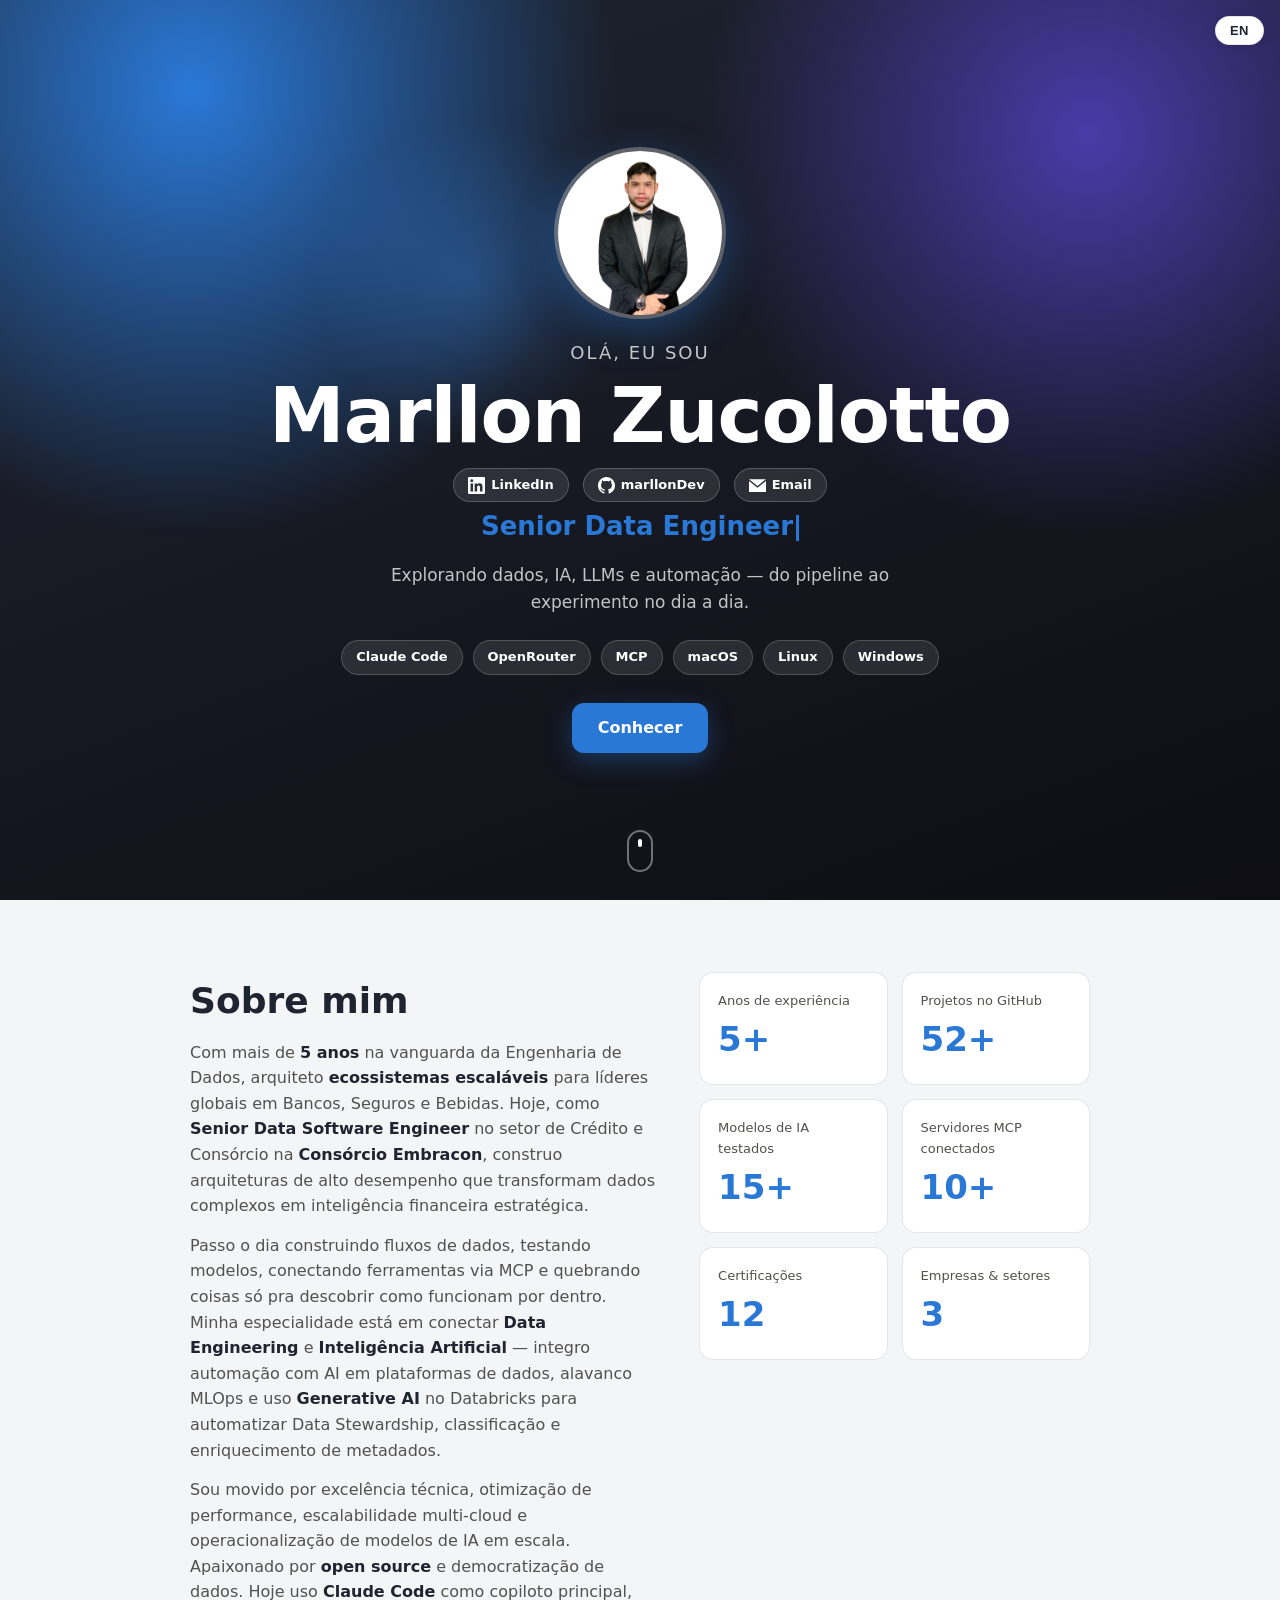
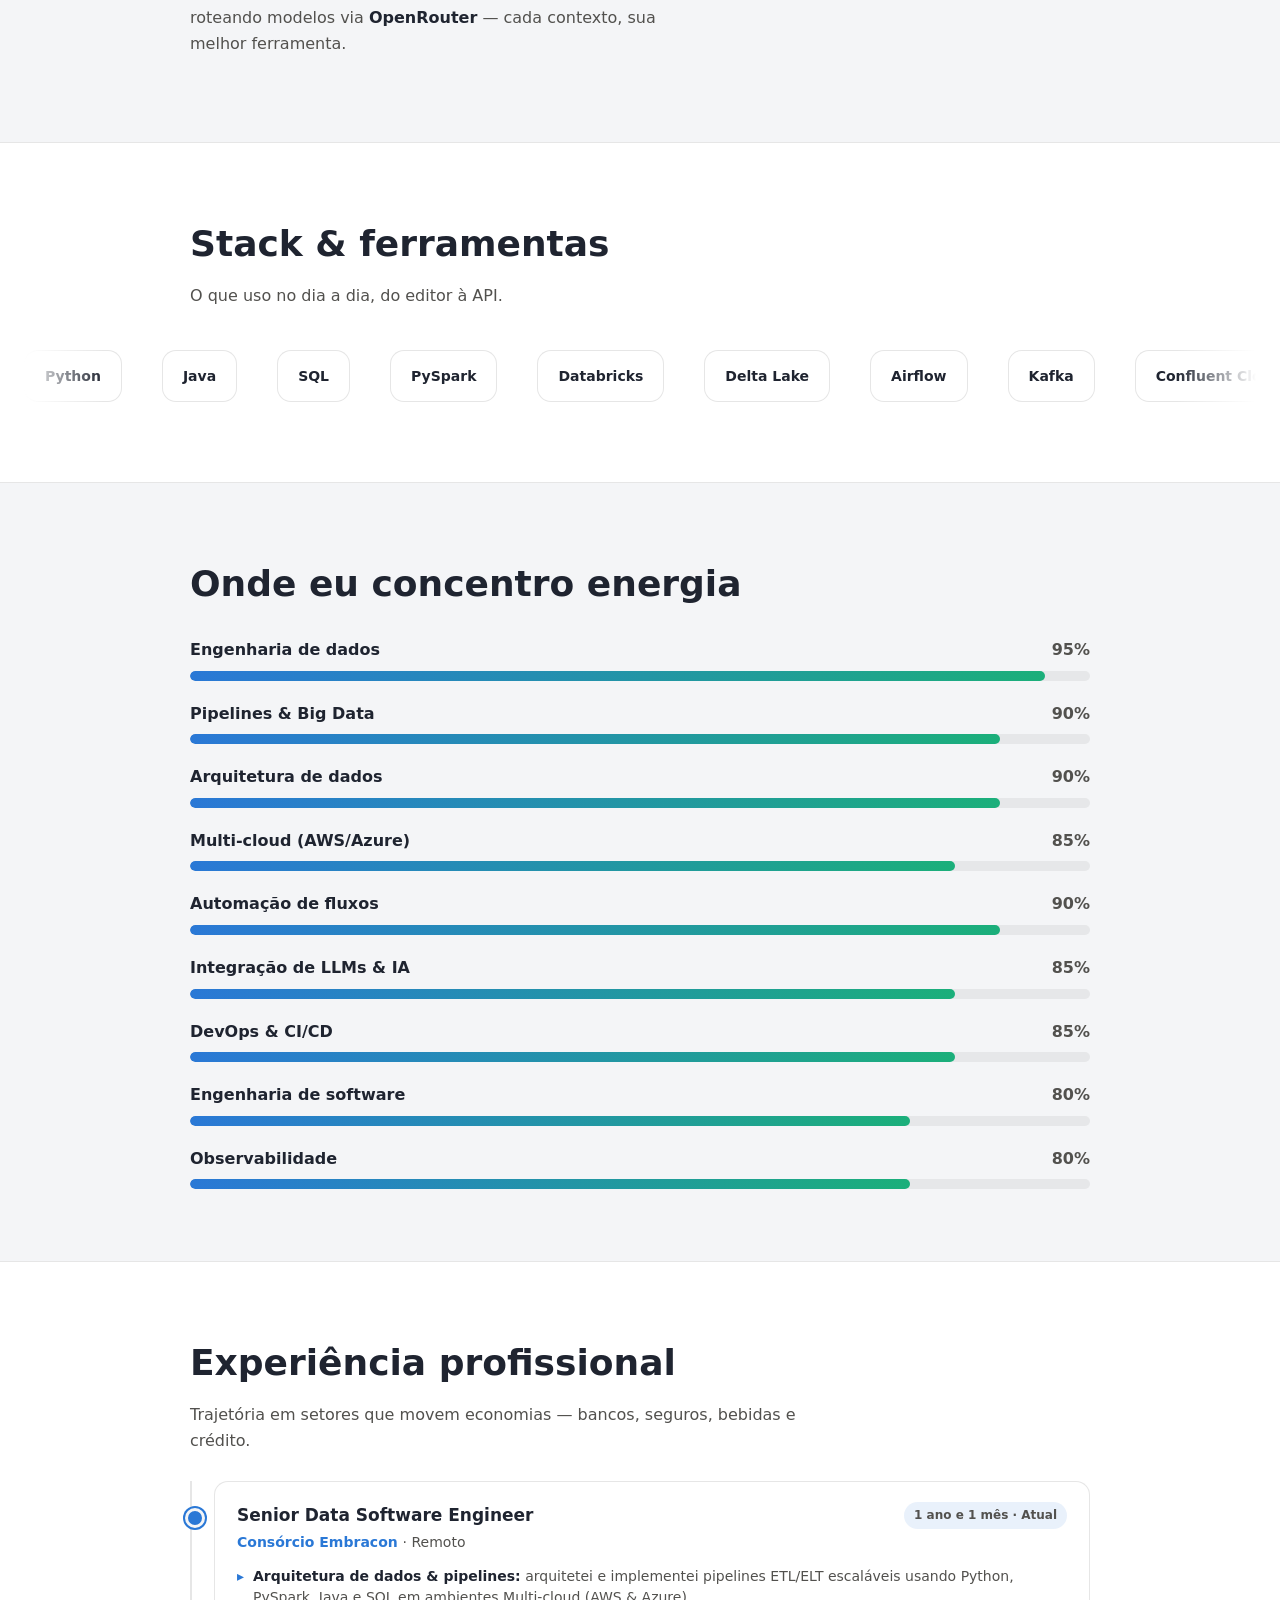
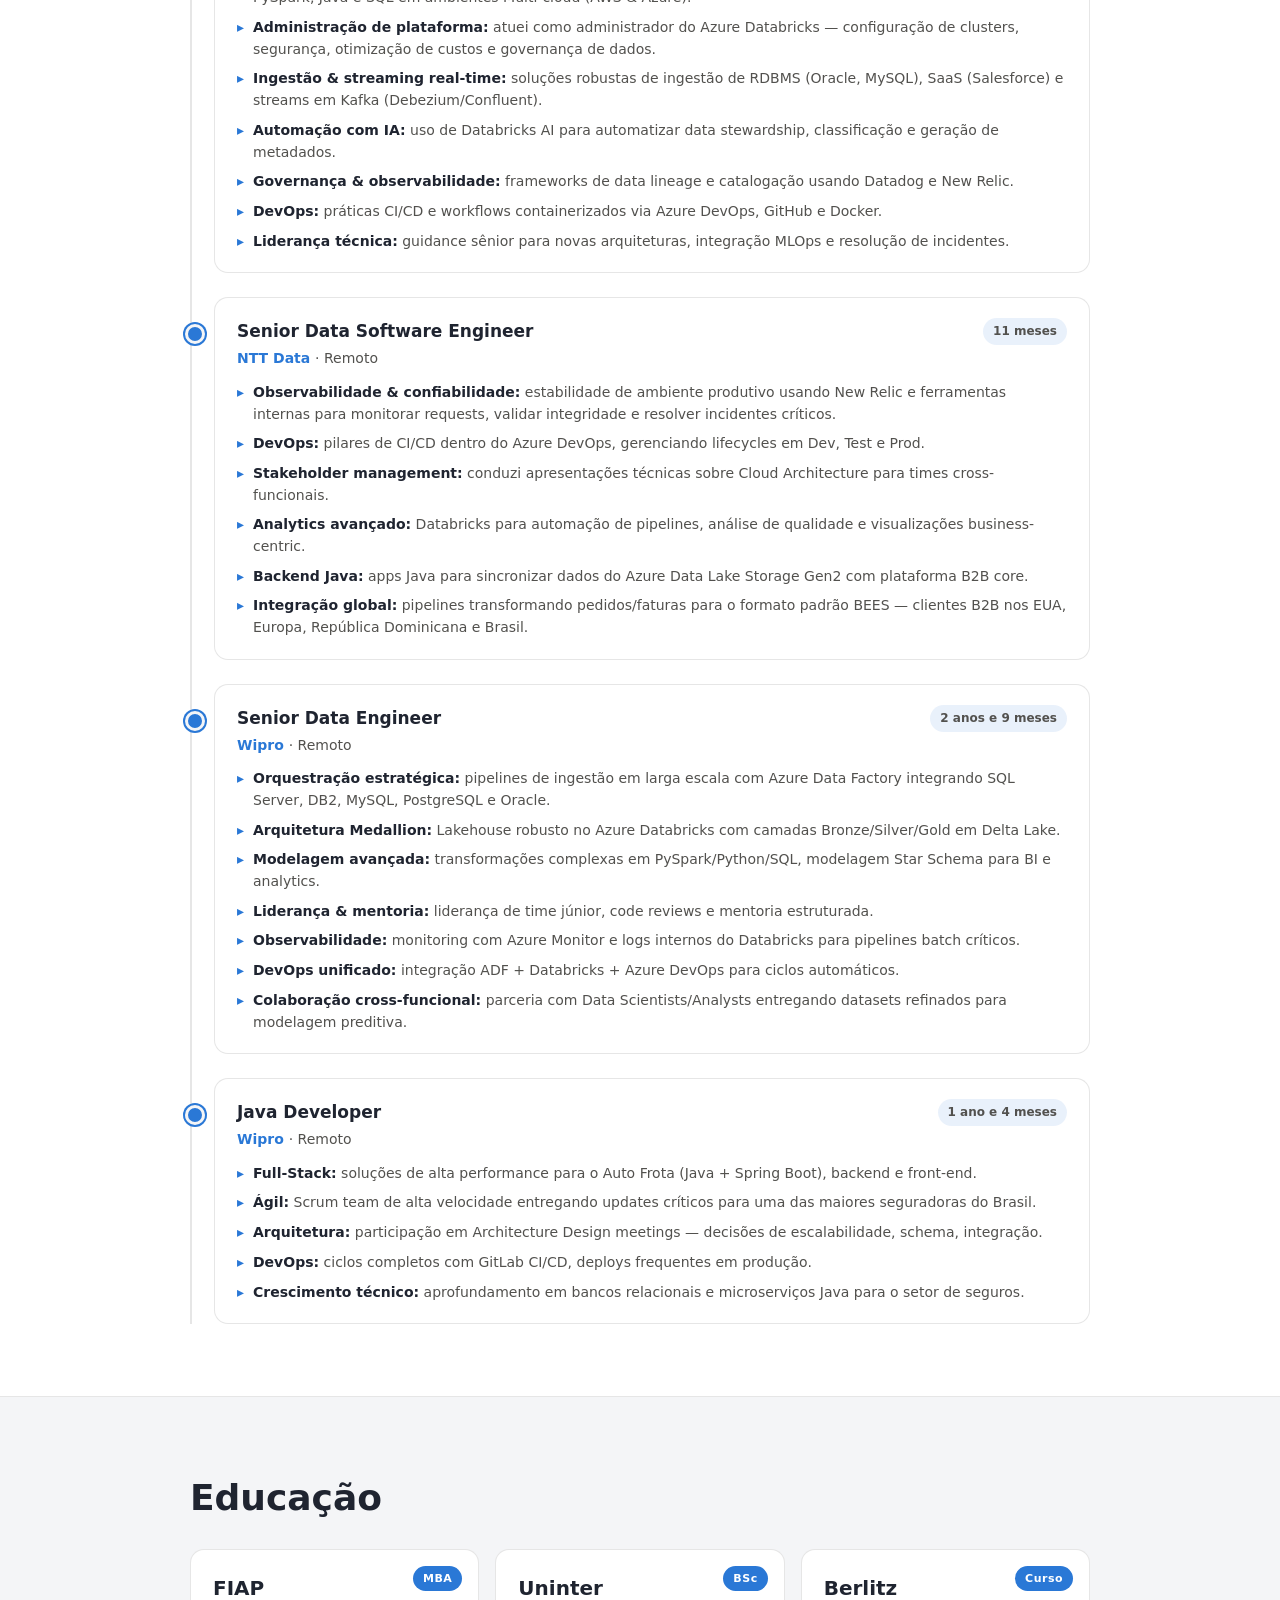
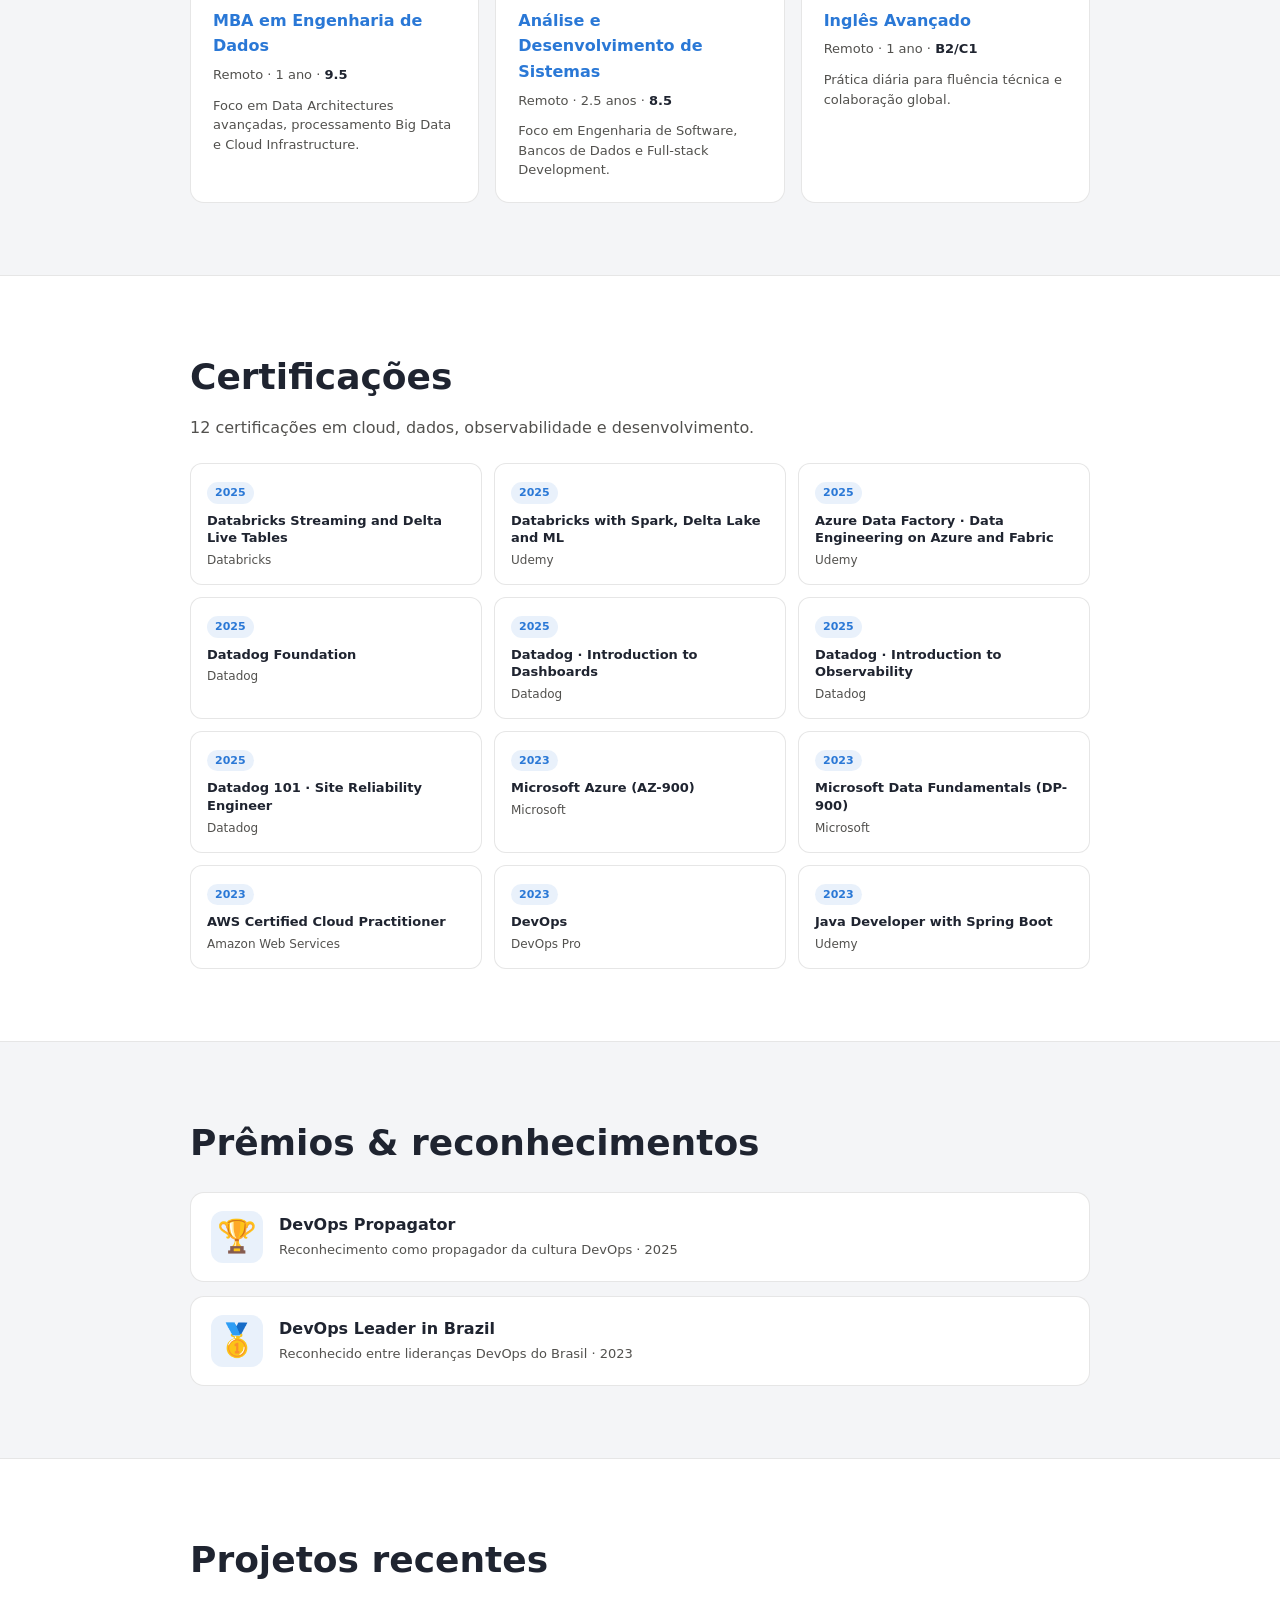
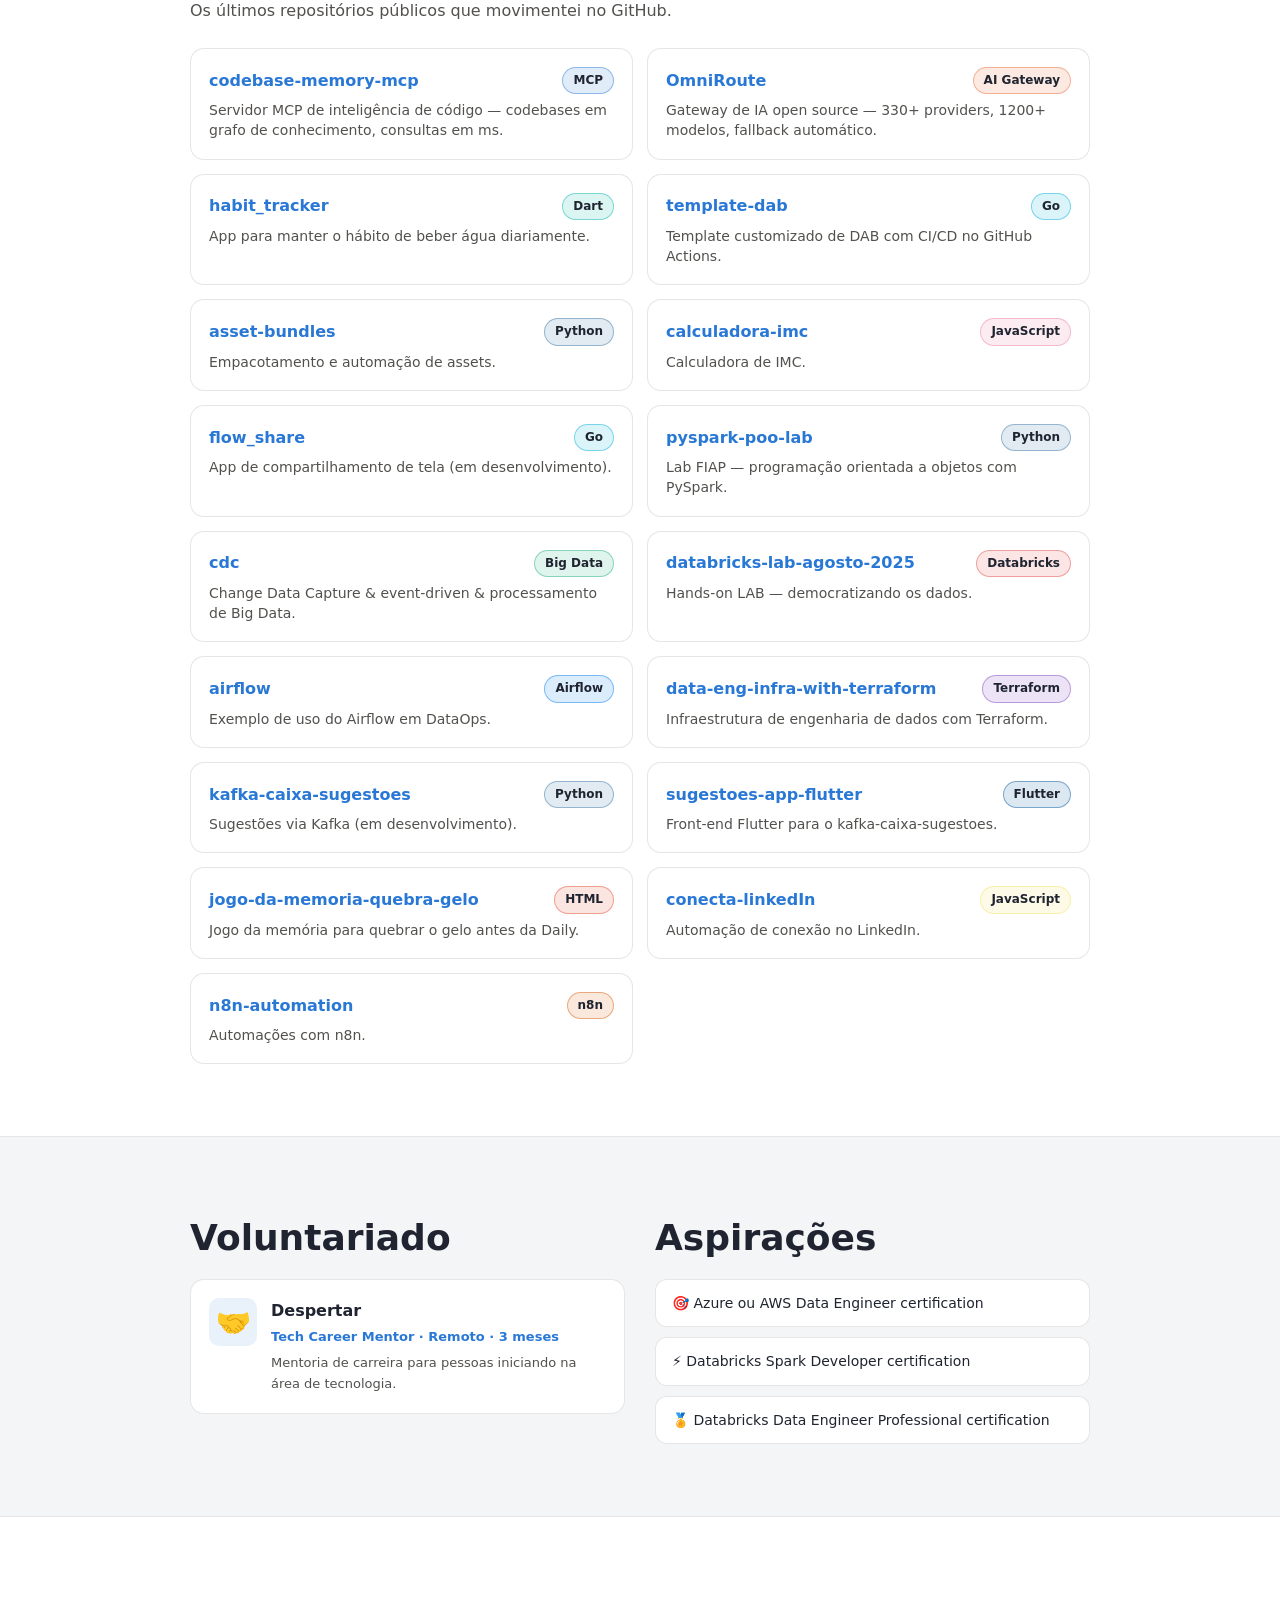
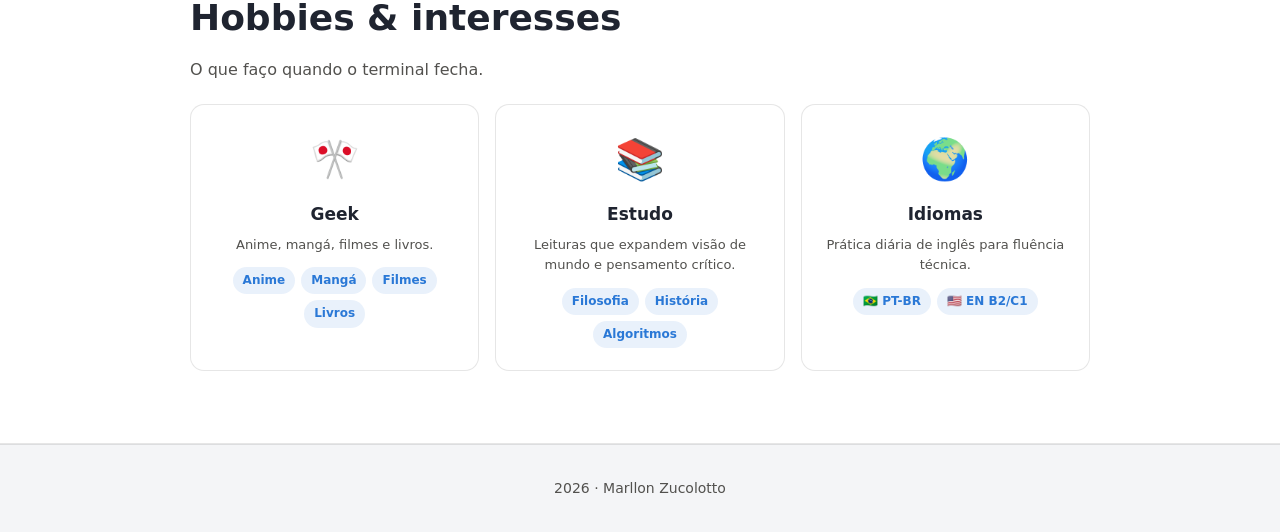
==== commit 7bae38c9: "feat: replace static stack chips with infinite marquee of brand logos (simple-icons CDN)" ====
--- a/perfil.html
+++ b/perfil.html
@@ -103,44 +103,11 @@
       <div class="section-inner reveal">
         <h2 class="section-title" data-i18n="stack-title">Stack & ferramentas</h2>
         <p class="section-text" data-i18n="stack-text">O que uso no dia a dia, do editor à API.</p>
-        <ul class="stack-list">
-          <li class="chip" style="--c:#3572A5">Python</li>
-          <li class="chip" style="--c:#b07219">Java</li>
-          <li class="chip" style="--c:#e38c00">SQL</li>
-          <li class="chip" style="--c:#e25a1c">PySpark</li>
-          <li class="chip" style="--c:#e34948">Databricks</li>
-          <li class="chip" style="--c:#c4263a">Delta Lake</li>
-          <li class="chip" style="--c:#017CEE">Apache Airflow</li>
-          <li class="chip" style="--c:#6b7280">Apache Kafka</li>
-          <li class="chip" style="--c:#171a1c">Confluent Cloud</li>
-          <li class="chip" style="--c:#ff9900">AWS</li>
-          <li class="chip" style="--c:#0089D6">Azure</li>
-          <li class="chip" style="--c:#0072C6">Azure Data Factory</li>
-          <li class="chip" style="--c:#742774">Azure MS Fabric</li>
-          <li class="chip" style="--c:#0078D7">Azure DevOps</li>
-          <li class="chip" style="--c:#ff9900">AWS Glue</li>
-          <li class="chip" style="--c:#7B42BC">Terraform</li>
-          <li class="chip" style="--c:#2496ED">Docker</li>
-          <li class="chip" style="--c:#005571">ElasticSearch</li>
-          <li class="chip" style="--c:#632CA6">Datadog</li>
-          <li class="chip" style="--c:#00C7B7">New Relic</li>
-          <li class="chip" style="--c:#61DAFB">React</li>
-          <li class="chip" style="--c:#009688">FastAPI</li>
-          <li class="chip" style="--c:#2a78d6">Claude Code</li>
-          <li class="chip" style="--c:#eb6834">OpenRouter</li>
-          <li class="chip" style="--c:#1baf7a">MCP</li>
-          <li class="chip" style="--c:#eda100">DeepSeek</li>
-          <li class="chip" style="--c:#412991">OpenAI</li>
-          <li class="chip" style="--c:#8E75B2">Gemini AI</li>
-          <li class="chip" style="--c:#e87ba4">JavaScript</li>
-          <li class="chip" style="--c:#4a3aa7">Git / GitHub</li>
-          <li class="chip" style="--c:#e34948">OmniRouter</li>
-          <li class="chip" style="--c:#02569B">Flutter</li>
-          <li class="chip" style="--c:#00B4AB">Dart</li>
-          <li class="chip" style="--c:#DD0031">Angular</li>
-          <li class="chip" style="--c:#00ADD8">Go</li>
-          <li class="chip" style="--c:#DA5B0B">n8n</li>
-        </ul>
+      </div>
+      <div class="marquee" aria-label="Stack">
+        <div class="marquee-track" id="marqueeTrack">
+          <!-- populated by JS with duplicated content for seamless loop -->
+        </div>
       </div>
     </section>
 
--- a/perfil.css
+++ b/perfil.css
@@ -265,9 +265,7 @@
   font-variant-numeric: tabular-nums;
 }
 
-/* ---------- Stack ---------- */
-.stack-list { list-style: none; display: flex; flex-wrap: wrap; gap: 12px; margin-top: 20px; }
-
+/* ---------- Stack (chip legado, ainda usado em .repo-lang) ---------- */
 .chip {
   --c: var(--accent);
   padding: 8px 16px;
@@ -282,6 +280,64 @@
 }
 
 .chip:hover { transform: translateY(-3px); box-shadow: 0 8px 20px color-mix(in srgb, var(--c) 25%, transparent); }
+
+/* ---------- Marquee (Stack em carrossel infinito) ---------- */
+.marquee {
+  overflow: hidden;
+  padding: 28px 0 8px;
+  margin-top: 8px;
+  position: relative;
+  -webkit-mask-image: linear-gradient(90deg, transparent 0, #000 80px, #000 calc(100% - 80px), transparent 100%);
+          mask-image: linear-gradient(90deg, transparent 0, #000 80px, #000 calc(100% - 80px), transparent 100%);
+}
+
+.marquee-track {
+  display: flex;
+  gap: 40px;
+  width: max-content;
+  animation: marquee 60s linear infinite;
+}
+
+.marquee:hover .marquee-track { animation-play-state: paused; }
+
+@keyframes marquee {
+  from { transform: translateX(0); }
+  to   { transform: translateX(-50%); }
+}
+
+.brand {
+  display: inline-flex;
+  align-items: center;
+  gap: 10px;
+  padding: 12px 20px;
+  border-radius: 14px;
+  background: var(--card);
+  border: 1px solid var(--line);
+  color: var(--text);
+  font-size: 14px;
+  font-weight: 600;
+  white-space: nowrap;
+  transition: transform 0.25s, border-color 0.25s, box-shadow 0.25s;
+}
+
+.brand:hover {
+  transform: translateY(-4px);
+  border-color: var(--accent);
+  box-shadow: 0 10px 24px rgba(42, 120, 214, 0.16);
+}
+
+.brand img {
+  width: 26px;
+  height: 26px;
+  display: block;
+  object-fit: contain;
+}
+
+/* No dark mode, alguns logos brancos ficam invisíveis — reforça contraste do card */
+@media (prefers-color-scheme: dark) {
+  :root:not([data-theme="light"]) .brand { background: #23231f; }
+}
+:root[data-theme="dark"] .brand { background: #23231f; }
 
 /* ---------- Projetos ---------- */
 .repos { display: grid; grid-template-columns: 1fr 1fr; gap: 14px; margin-top: 24px; }
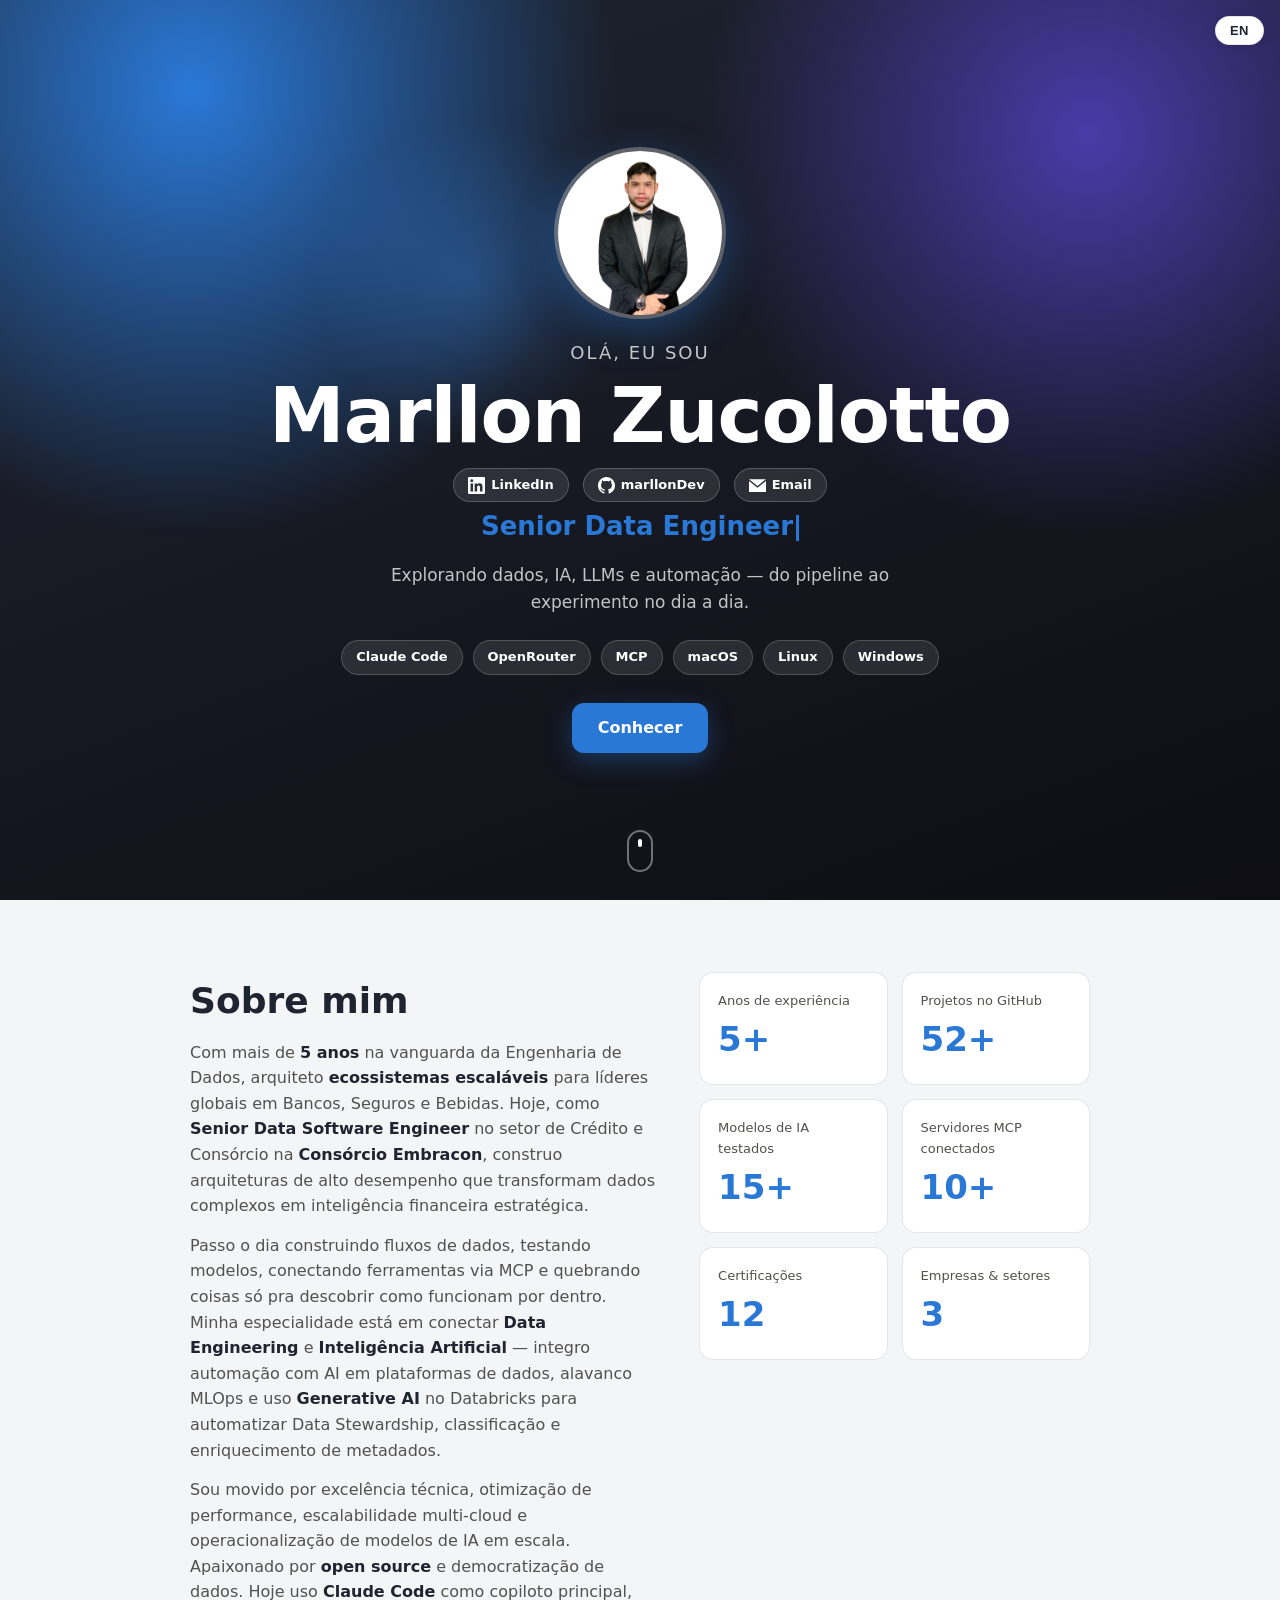
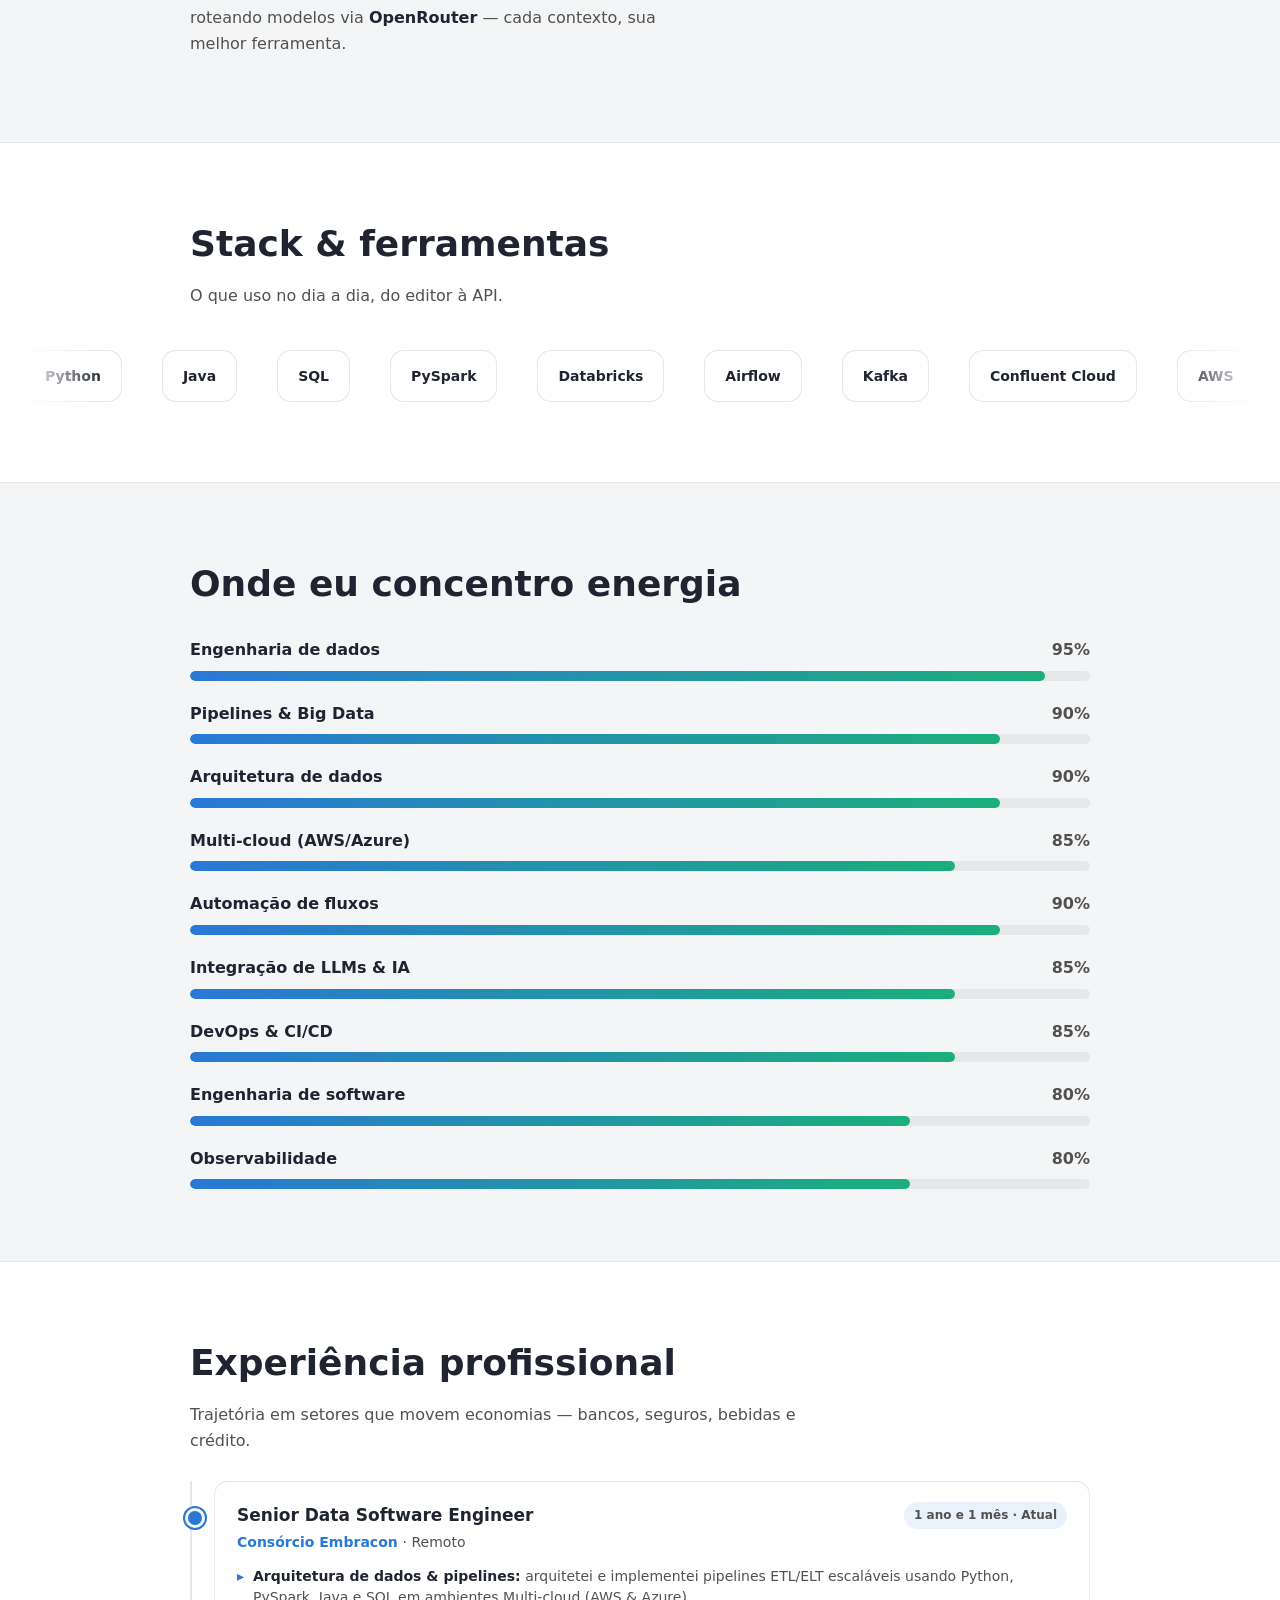
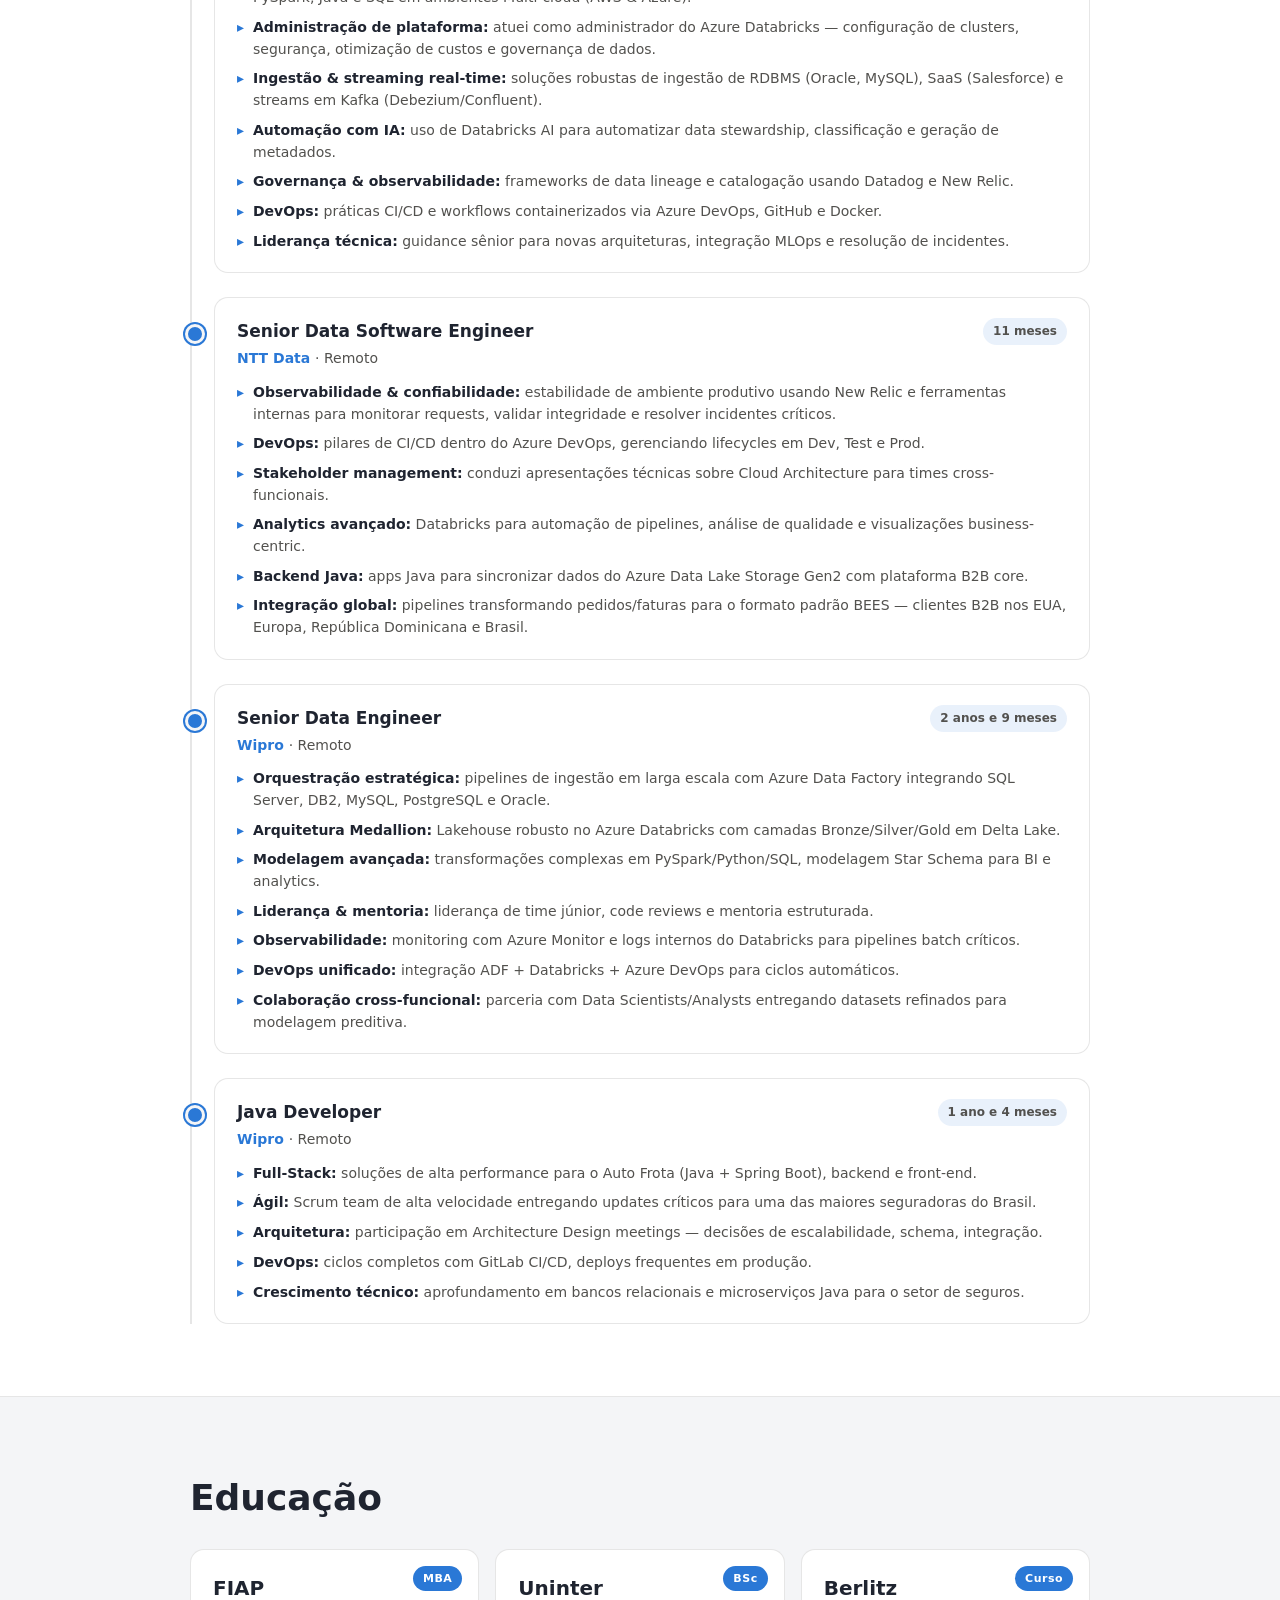
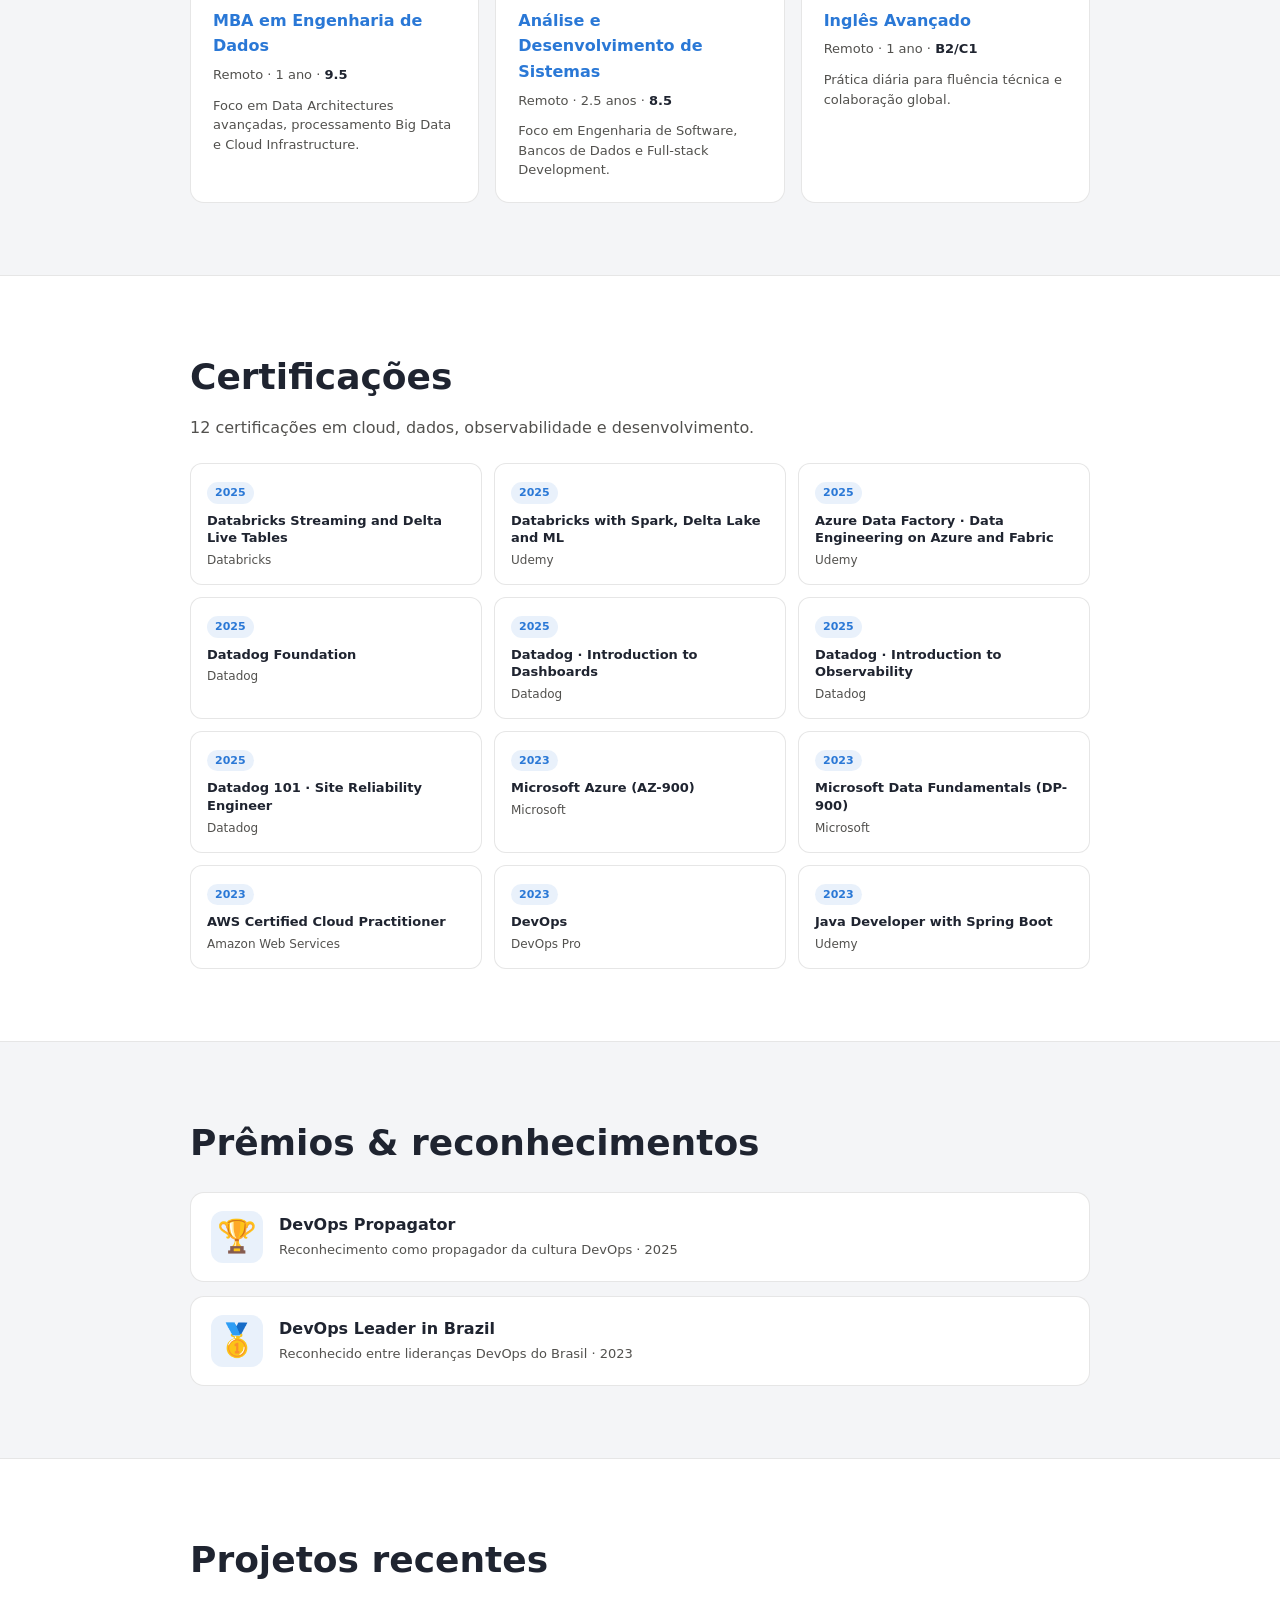
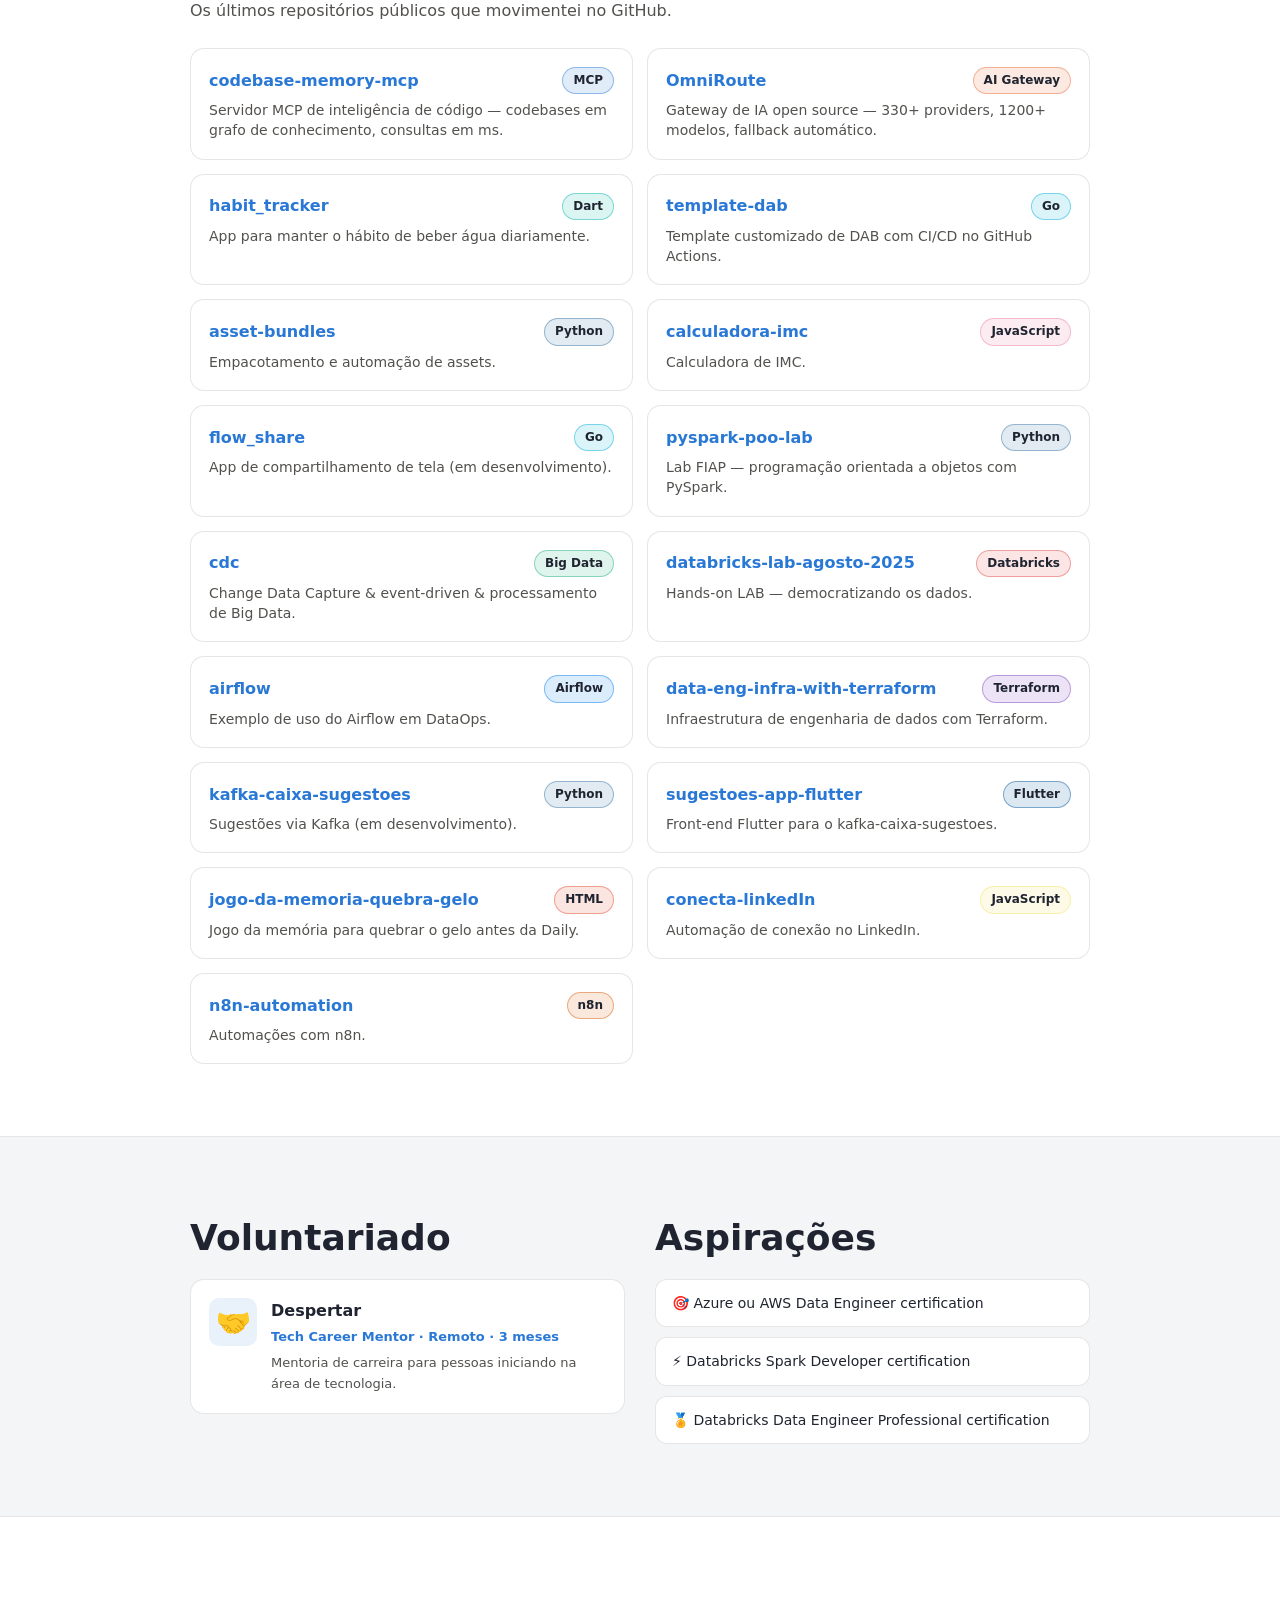
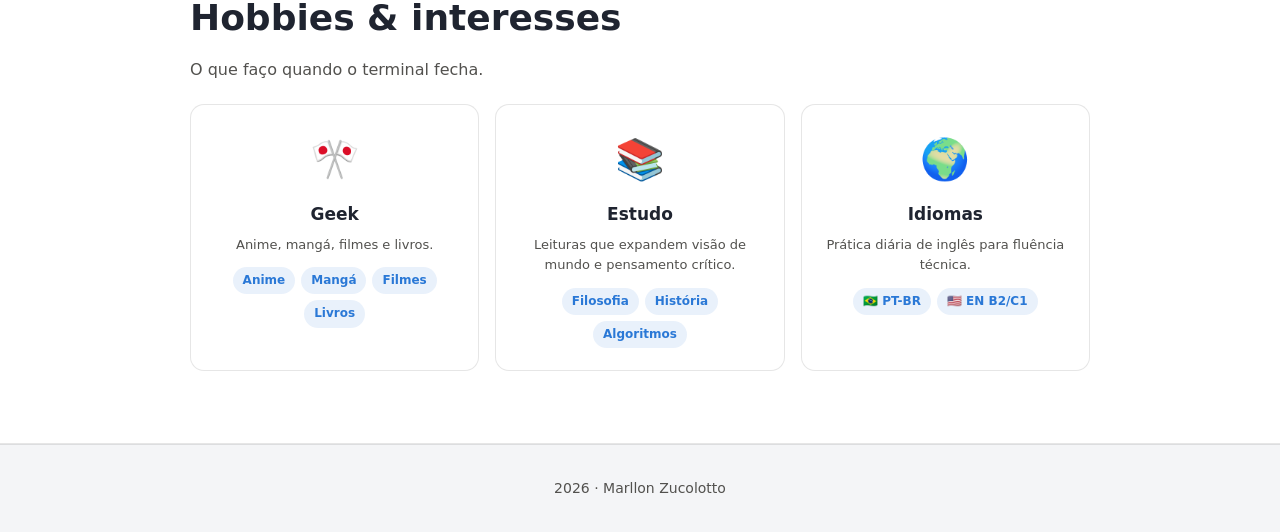
==== commit aa19dea5: "fix(email): click-to-copy with toast — works even without a default mail client" ====
--- a/perfil.html
+++ b/perfil.html
@@ -28,11 +28,12 @@
           <svg xmlns="http://www.w3.org/2000/svg" width="17" height="17" viewBox="0 0 24 24" fill="currentColor" aria-hidden="true"><path d="M12 0c-6.626 0-12 5.373-12 12 0 5.302 3.438 9.8 8.207 11.387.599.111.793-.261.793-.577v-2.234c-3.338.726-4.033-1.416-4.033-1.416-.546-1.387-1.333-1.756-1.333-1.756-1.089-.745.083-.729.083-.729 1.205.084 1.839 1.237 1.839 1.237 1.07 1.834 2.807 1.304 3.492.997.107-.775.418-1.305.762-1.604-2.665-.305-5.467-1.334-5.467-5.931 0-1.311.469-2.381 1.236-3.221-.124-.303-.535-1.524.117-3.176 0 0 1.008-.322 3.301 1.23.957-.266 1.983-.399 3.003-.404 1.02.005 2.047.138 3.006.404 2.291-1.552 3.297-1.23 3.297-1.23.653 1.653.242 2.874.118 3.176.77.84 1.235 1.911 1.235 3.221 0 4.609-2.807 5.624-5.479 5.921.43.372.823 1.102.823 2.222v3.293c0 .319.192.694.801.576 4.765-1.589 8.199-6.086 8.199-11.386 0-6.627-5.373-12-12-12z"/></svg>
           marllonDev
         </a>
-        <a href="mailto:marllon.zuc@outlook.com.br" class="social-link" aria-label="Email">
+        <a href="mailto:marllon.zuc@outlook.com.br" class="social-link" id="emailLink" data-email="marllon.zuc@outlook.com.br" aria-label="Copiar email">
           <svg xmlns="http://www.w3.org/2000/svg" width="17" height="17" viewBox="0 0 24 24" fill="currentColor" aria-hidden="true"><path d="M12 12.713l-11.985-9.713h23.97l-11.985 9.713zm0 2.574l-12-9.725v15.438h24v-15.438l-12 9.725z"/></svg>
-          Email
+          <span id="emailLabel">Email</span>
         </a>
       </div>
+      <div class="toast" id="toast" role="status" aria-live="polite"></div>
       <p class="hero-role"><span class="typing" id="typing"></span><span class="caret" aria-hidden="true"></span></p>
       <p class="hero-tagline" data-i18n="hero-tagline">Explorando dados, IA, LLMs e automação — do pipeline ao experimento no dia a dia.</p>
       <div class="hero-badges">
--- a/perfil.css
+++ b/perfil.css
@@ -694,6 +694,31 @@
   color: var(--accent);
 }
 
+/* ---------- Toast (copy email etc.) ---------- */
+.toast {
+  position: fixed;
+  bottom: 24px;
+  left: 50%;
+  transform: translateX(-50%) translateY(30px);
+  z-index: 2000;
+  padding: 12px 20px;
+  border-radius: 12px;
+  background: var(--text);
+  color: var(--bg);
+  font-size: 14px;
+  font-weight: 600;
+  box-shadow: 0 8px 32px rgba(0, 0, 0, 0.25);
+  opacity: 0;
+  pointer-events: none;
+  transition: opacity 0.25s ease, transform 0.25s ease;
+  max-width: 90vw;
+  text-align: center;
+}
+.toast.show {
+  opacity: 1;
+  transform: translateX(-50%) translateY(0);
+}
+
 /* ---------- Reduced motion ---------- */
 @media (prefers-reduced-motion: reduce) {
   * { animation: none !important; transition: none !important; }
